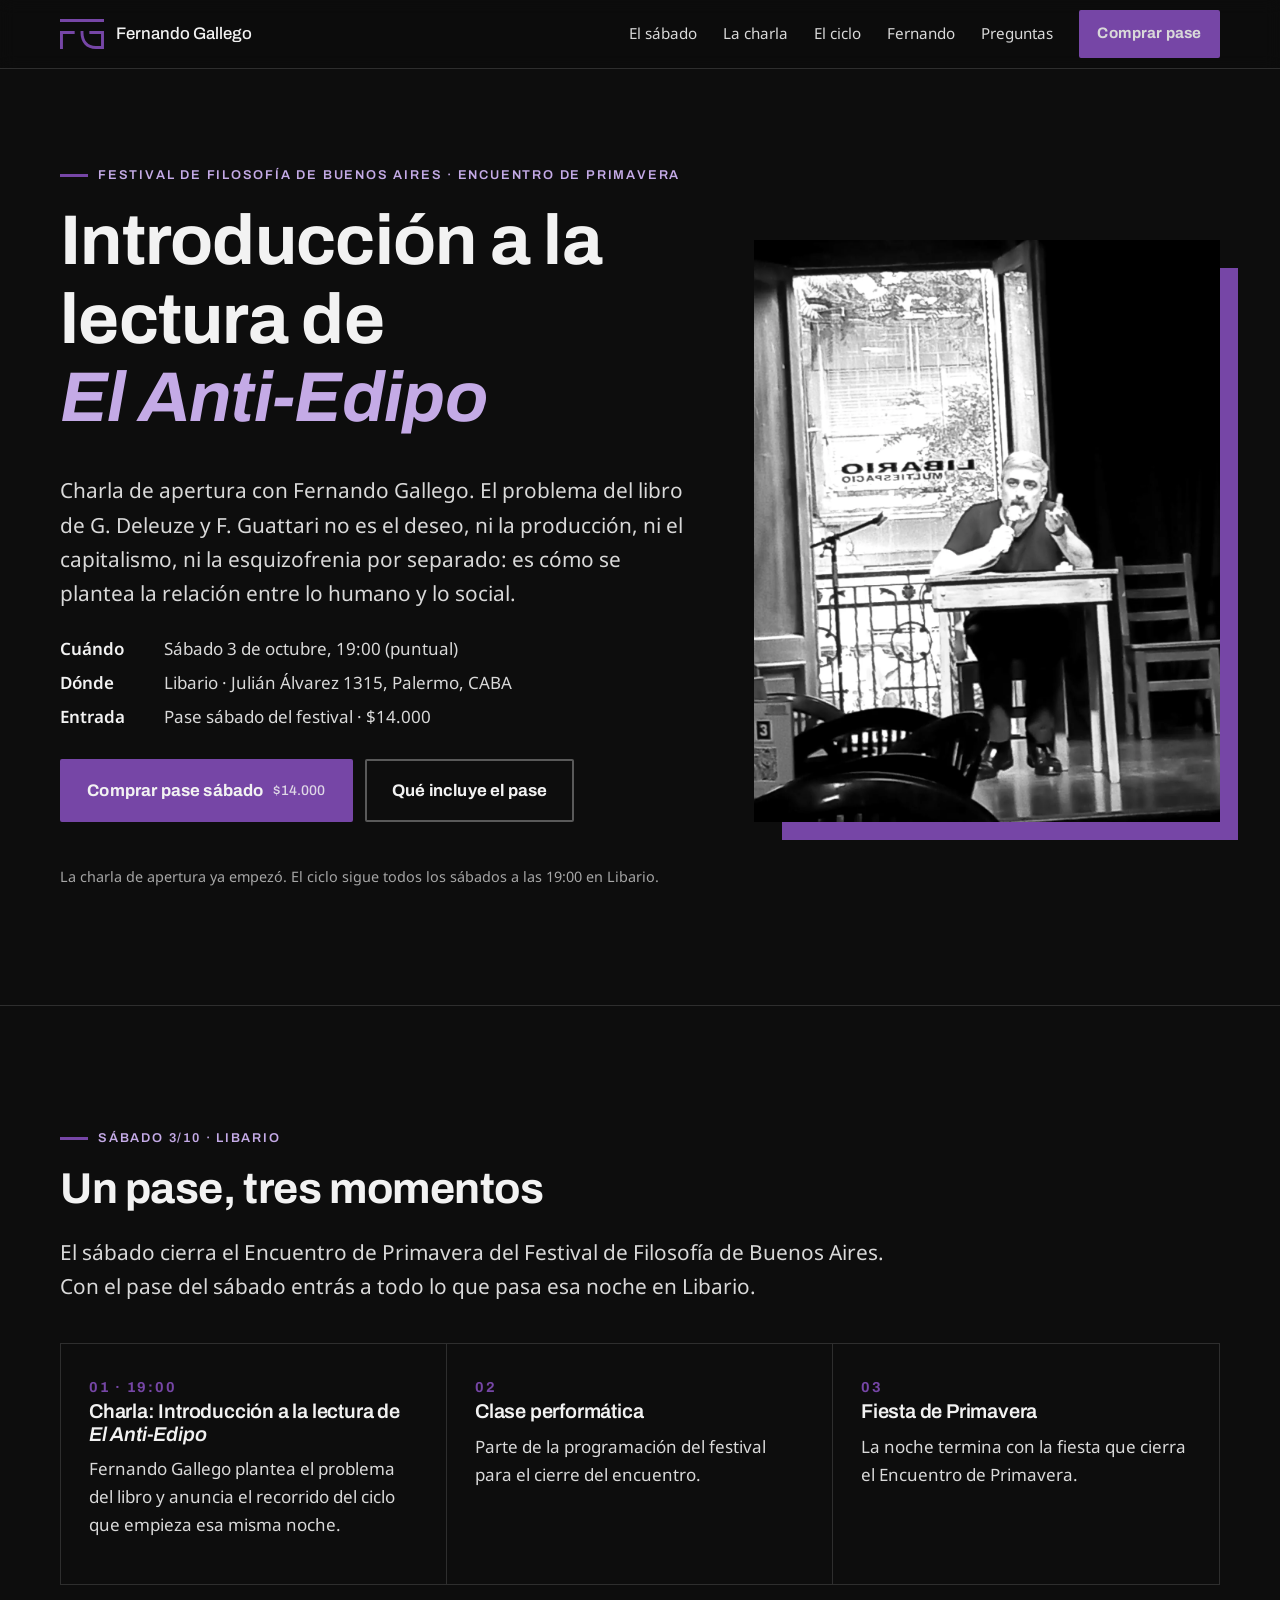
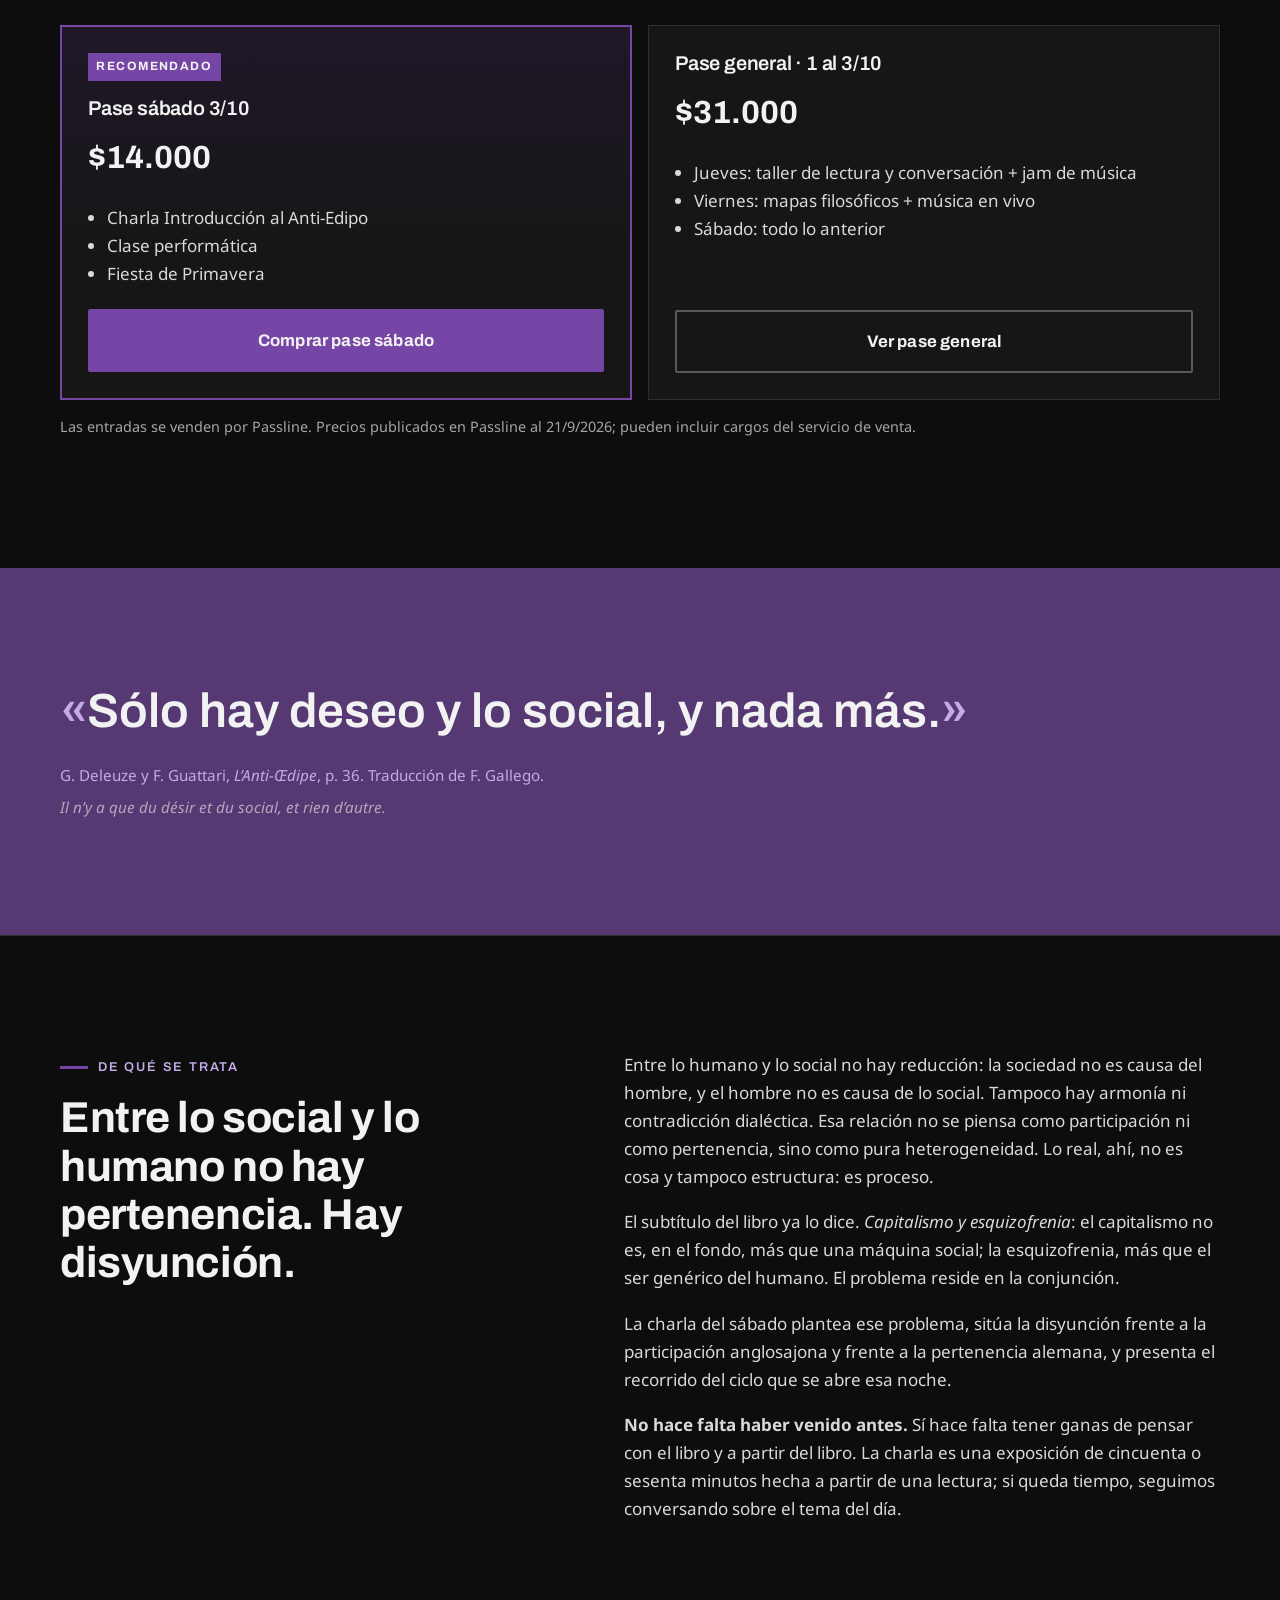
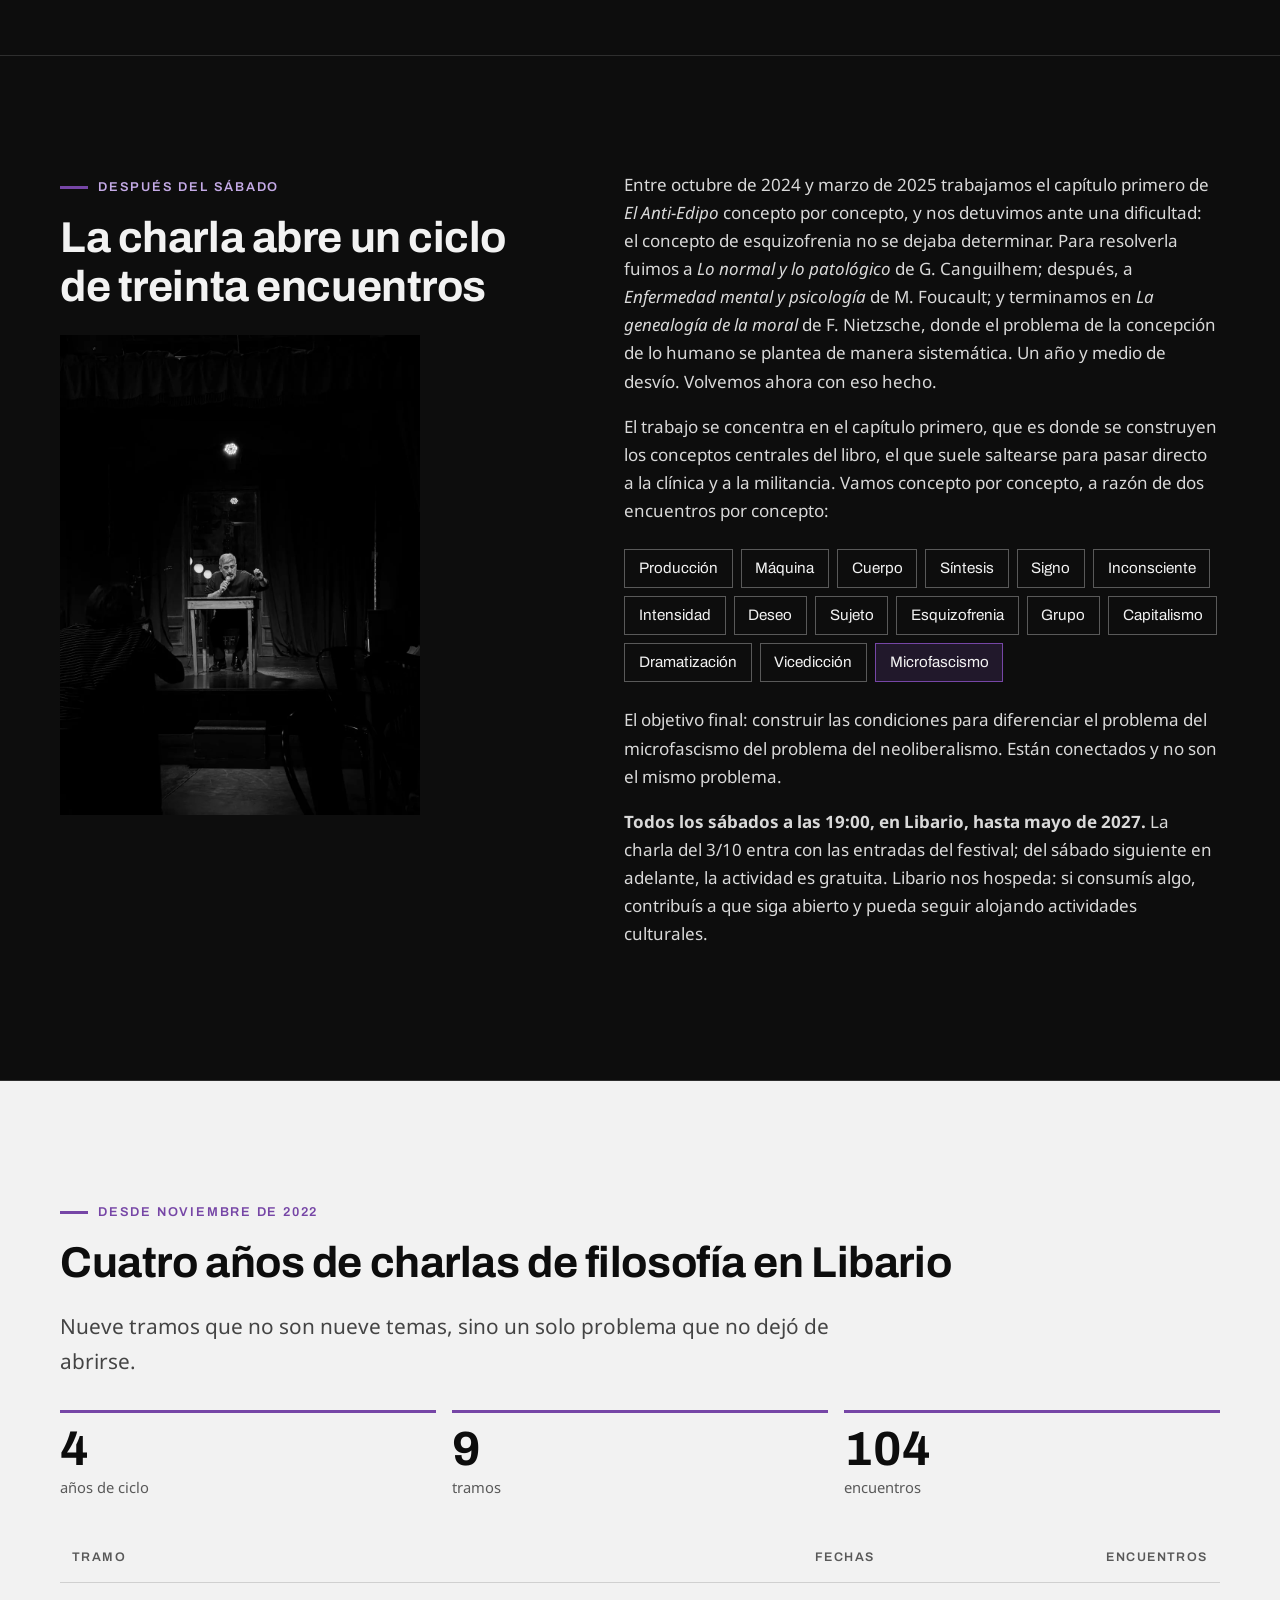
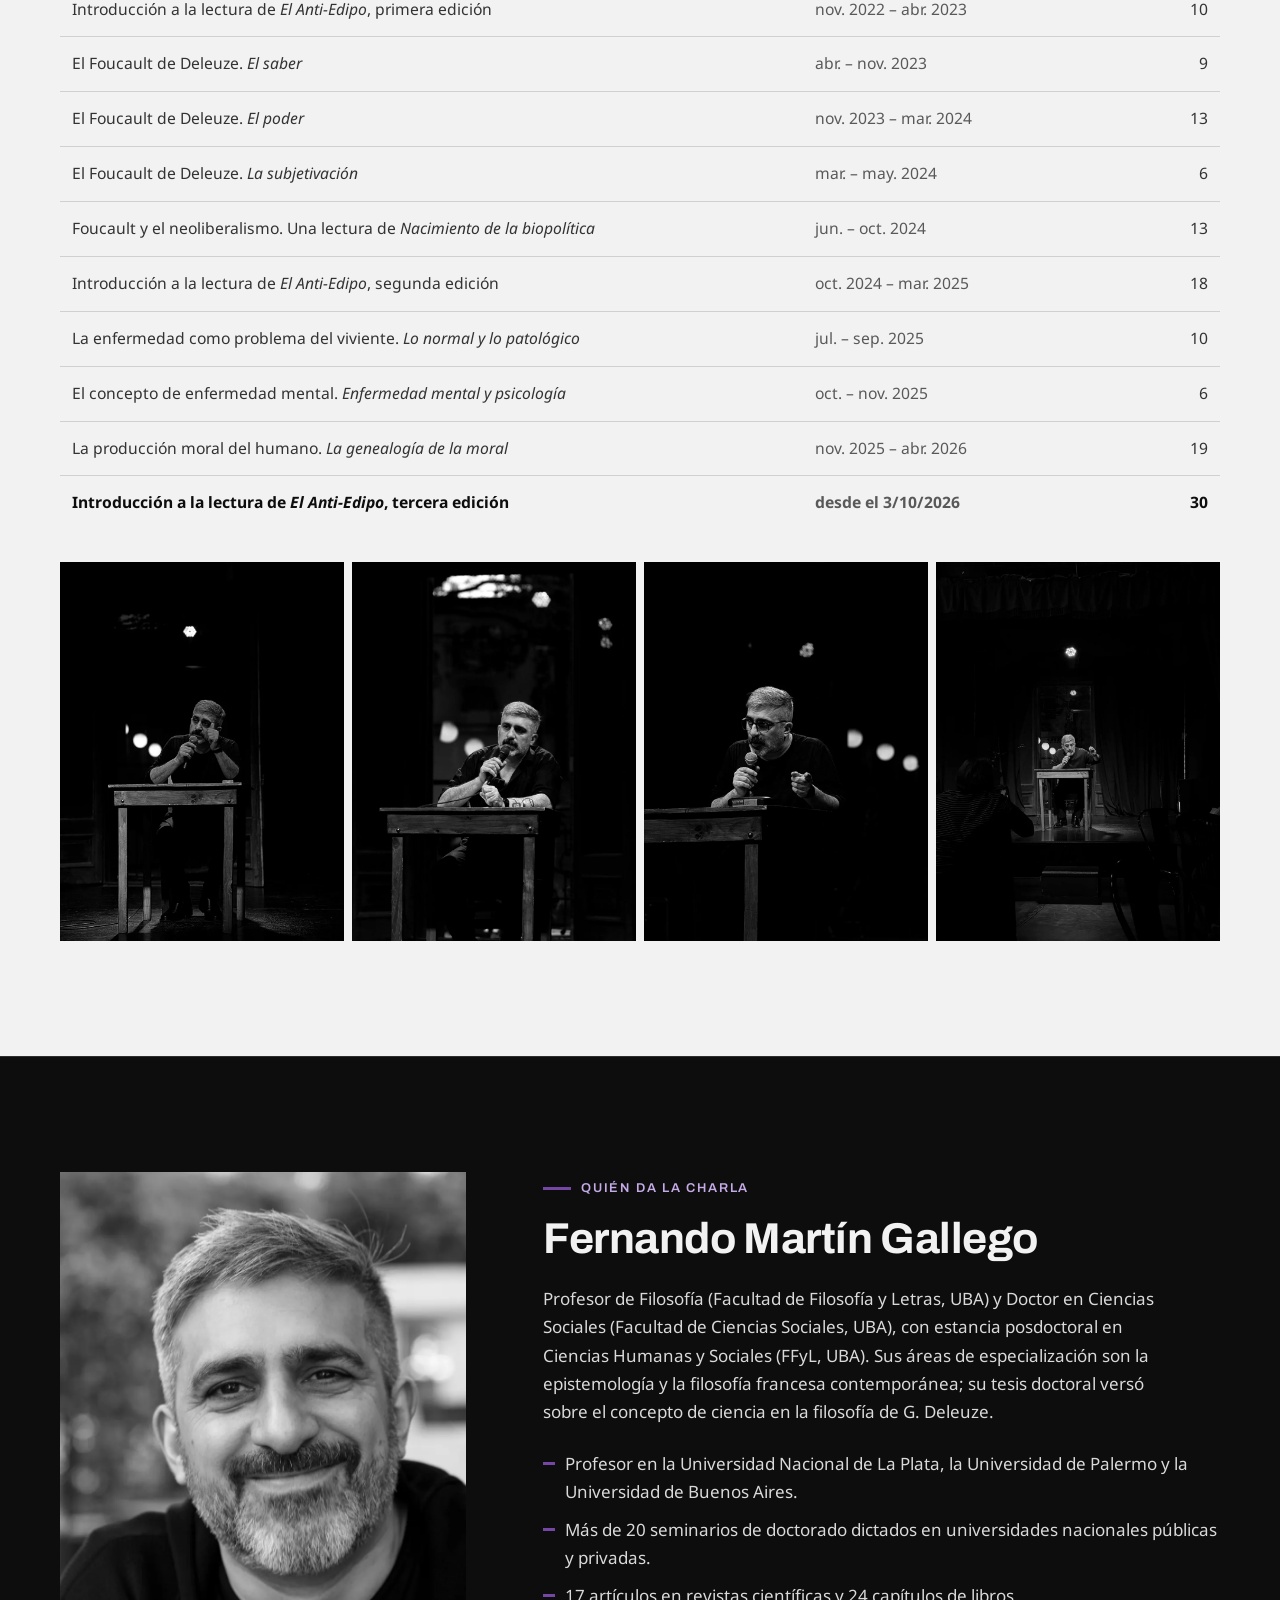
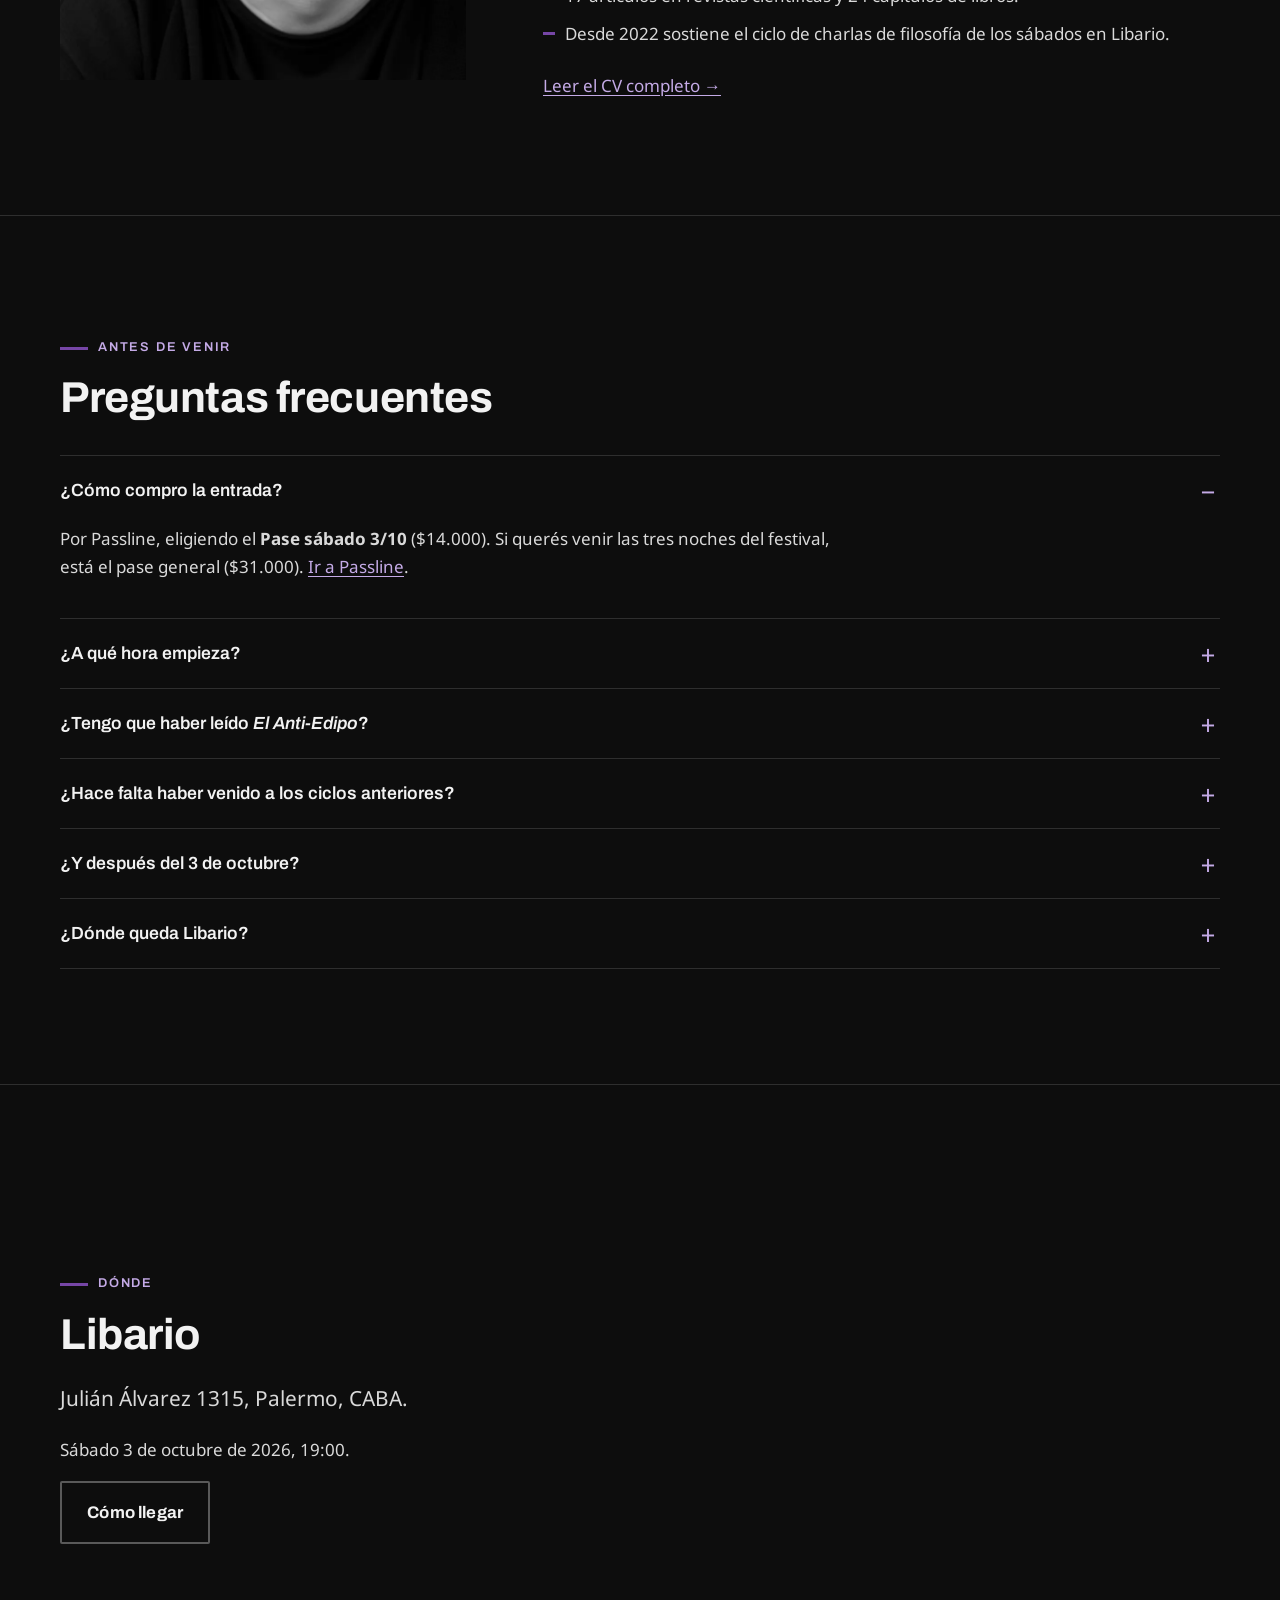
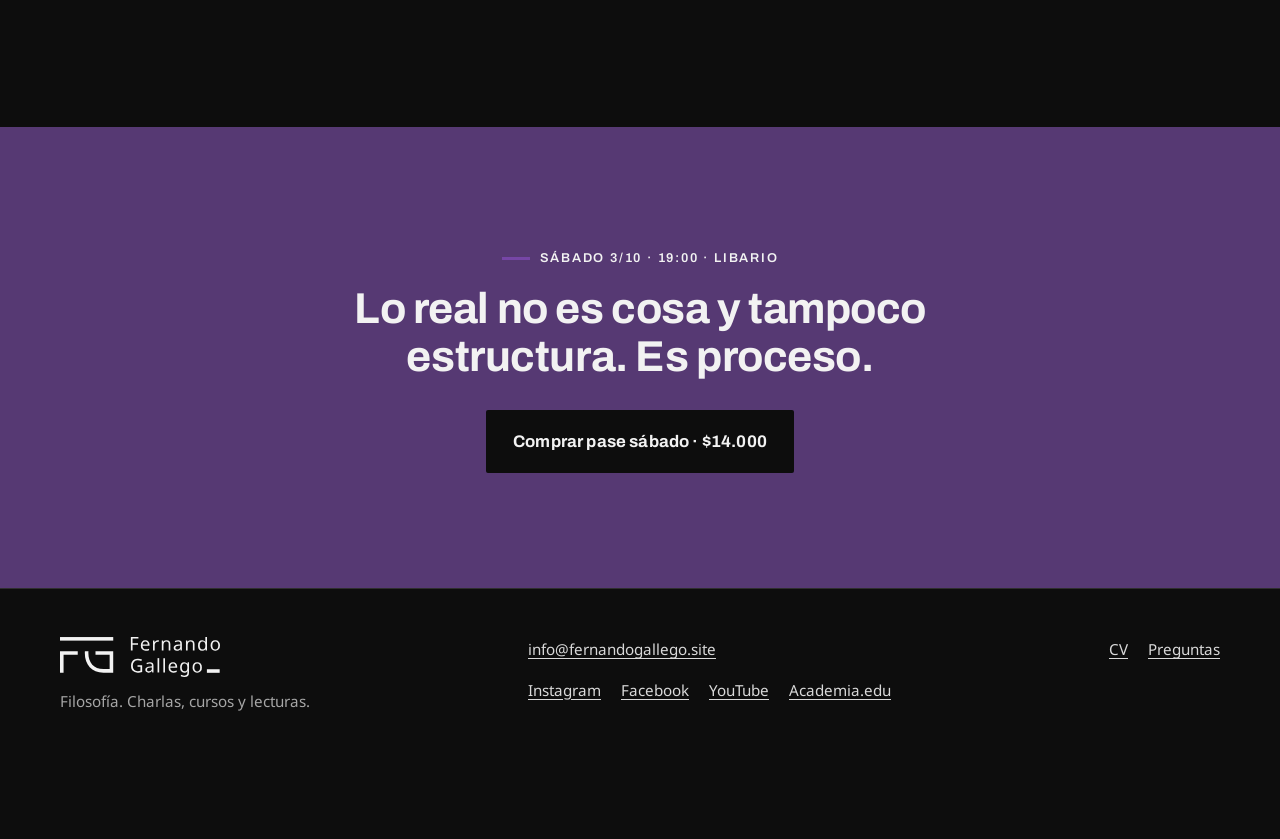
==== index.html @ a4b1ab33 "Sitio nuevo de Fernando Gallego: landing del pase sábado 3/10 Reemplaza el WordPress/Elementor de fe" ====
<!doctype html>
<html lang="es-AR">
<head>
  <meta charset="utf-8">
  <meta name="viewport" content="width=device-width, initial-scale=1">
  <title>Introducción a la lectura de El Anti-Edipo · Sábado 3/10 en Libario · Fernando Gallego</title>
  <meta name="description" content="Charla de apertura con Fernando Gallego: Introducción a la lectura de El Anti-Edipo. Sábado 3 de octubre, 19:00, en Libario (Palermo). Cierra el Encuentro de Primavera del Festival de Filosofía de Buenos Aires. Pase sábado $14.000.">
  <link rel="canonical" href="https://fernandogallego.site/">
  <meta name="theme-color" content="#0d0d0d">

  <meta property="og:type" content="website">
  <meta property="og:locale" content="es_AR">
  <meta property="og:site_name" content="Fernando Gallego · Filosofía">
  <meta property="og:title" content="Introducción a la lectura de El Anti-Edipo · Sábado 3/10, 19 h, Libario">
  <meta property="og:description" content="Charla de apertura con Fernando Gallego. Cierra el Encuentro de Primavera del Festival de Filosofía de Buenos Aires. Pase sábado $14.000 en Passline.">
  <meta property="og:url" content="https://fernandogallego.site/">
  <meta property="og:image" content="https://fernandogallego.site/assets/img/og-sabado.jpg">
  <meta property="og:image:width" content="1200">
  <meta property="og:image:height" content="630">
  <meta name="twitter:card" content="summary_large_image">

  <link rel="icon" href="assets/brand/iso-violetaclaro.svg" type="image/svg+xml">
  <link rel="apple-touch-icon" href="assets/brand/apple-touch-icon.png">
  <link rel="preconnect" href="https://fonts.googleapis.com">
  <link rel="preconnect" href="https://fonts.gstatic.com" crossorigin>
  <link href="https://fonts.googleapis.com/css2?family=Archivo:ital,wght@0,500;0,600;0,700;1,600;1,700&family=Noto+Sans:ital,wght@0,400;0,600;1,400&display=swap" rel="stylesheet">
  <link rel="stylesheet" href="assets/css/style.css">

  <script type="application/ld+json">
  {
    "@context": "https://schema.org",
    "@type": "Event",
    "name": "Introducción a la lectura de El Anti-Edipo — Charla de apertura",
    "description": "Charla de presentación del ciclo Introducción a la lectura de El Anti-Edipo, a cargo de Fernando Gallego. Cierra el Encuentro de Primavera del Festival de Filosofía de Buenos Aires.",
    "startDate": "2026-10-03T19:00:00-03:00",
    "eventStatus": "https://schema.org/EventScheduled",
    "eventAttendanceMode": "https://schema.org/OfflineEventAttendanceMode",
    "inLanguage": "es",
    "image": "https://fernandogallego.site/assets/img/og-sabado.jpg",
    "location": {
      "@type": "Place",
      "name": "Libario Multiespacio",
      "address": {
        "@type": "PostalAddress",
        "streetAddress": "Julián Álvarez 1315",
        "addressLocality": "Ciudad Autónoma de Buenos Aires",
        "addressRegion": "CABA",
        "addressCountry": "AR"
      }
    },
    "performer": { "@type": "Person", "name": "Fernando Martín Gallego", "url": "https://fernandogallego.site/sobre/" },
    "superEvent": { "@type": "Event", "name": "Festival de Filosofía de Buenos Aires — Encuentro de Primavera", "startDate": "2026-10-01", "endDate": "2026-10-03" },
    "offers": {
      "@type": "Offer",
      "name": "Pase sábado 3/10",
      "price": "14000",
      "priceCurrency": "ARS",
      "availability": "https://schema.org/InStock",
      "url": "https://www.passline.com/eventos/festival-de-filosofia-de-buenos-aires-encuentro-de-primavera-546610"
    }
  }
  </script>
</head>
<body>
  <a class="oculto" href="#contenido">Saltar al contenido</a>

  <header class="cabecera">
    <div class="contenedor">
      <a class="marca" href="./" aria-label="Fernando Gallego, inicio">
        <img src="assets/brand/iso-violetaclaro.svg" alt="" width="44" height="29">
        <span>Fernando Gallego</span>
      </a>
      <button class="nav-toggle" aria-expanded="false" aria-controls="nav">Menú</button>
      <nav class="nav" id="nav" aria-label="Principal">
        <a href="#sabado">El sábado</a>
        <a href="#charla">La charla</a>
        <a href="#ciclo">El ciclo</a>
        <a href="#fernando">Fernando</a>
        <a href="#preguntas">Preguntas</a>
        <a class="boton" data-passline href="https://www.passline.com/eventos/festival-de-filosofia-de-buenos-aires-encuentro-de-primavera-546610?utm_source=fernandogallego.site&amp;utm_medium=web&amp;utm_campaign=pase-sabado&amp;utm_content=nav" target="_blank" rel="noopener">Comprar pase</a>
      </nav>
    </div>
  </header>

  <main id="contenido">
    <!-- HERO -->
    <section class="hero">
      <div class="contenedor">
        <div>
          <span class="antetitulo">Festival de Filosofía de Buenos Aires · Encuentro de Primavera</span>
          <h1>Introducción a la lectura de <em>El Anti-Edipo</em></h1>
          <p class="lead">Charla de apertura con Fernando Gallego. El problema del libro de G. Deleuze y F. Guattari no es el deseo, ni la producción, ni el capitalismo, ni la esquizofrenia por separado: es cómo se plantea la relación entre lo humano y lo social.</p>
          <ul class="datos">
            <li><strong>Cuándo</strong> Sábado 3 de octubre, 19:00 (puntual)</li>
            <li><strong>Dónde</strong> Libario · Julián Álvarez 1315, Palermo, CABA</li>
            <li><strong>Entrada</strong> Pase sábado del festival · $14.000</li>
          </ul>
          <div class="acciones">
            <a class="boton" data-passline href="https://www.passline.com/eventos/festival-de-filosofia-de-buenos-aires-encuentro-de-primavera-546610?utm_source=fernandogallego.site&amp;utm_medium=web&amp;utm_campaign=pase-sabado&amp;utm_content=hero" target="_blank" rel="noopener">Comprar pase sábado <small>$14.000</small></a>
            <a class="boton boton--secundario" href="#sabado">Qué incluye el pase</a>
          </div>
          <div class="cuenta" data-cuenta aria-label="Tiempo que falta para la charla">
            <div><b data-d>–</b><span>días</span></div>
            <div><b data-h>–</b><span>horas</span></div>
            <div><b data-m>–</b><span>min</span></div>
          </div>
        </div>
        <div class="hero__foto">
          <picture>
            <source srcset="assets/img/libario-charla.webp" type="image/webp">
            <img src="assets/img/libario-charla.jpg" alt="Fernando Gallego dando una charla en el escenario de Libario" width="1200" height="1600" fetchpriority="high">
          </picture>
        </div>
      </div>
    </section>

    <!-- EL SÁBADO -->
    <section class="seccion" id="sabado">
      <div class="contenedor">
        <span class="antetitulo">Sábado 3/10 · Libario</span>
        <h2>Un pase, tres momentos</h2>
        <p class="lead">El sábado cierra el Encuentro de Primavera del Festival de Filosofía de Buenos Aires. Con el pase del sábado entrás a todo lo que pasa esa noche en Libario.</p>
        <div class="programa">
          <div>
            <span class="num">01 · 19:00</span>
            <h3>Charla: Introducción a la lectura de <em>El Anti-Edipo</em></h3>
            <p>Fernando Gallego plantea el problema del libro y anuncia el recorrido del ciclo que empieza esa misma noche.</p>
          </div>
          <div>
            <span class="num">02</span>
            <h3>Clase performática</h3>
            <p>Parte de la programación del festival para el cierre del encuentro.</p>
          </div>
          <div>
            <span class="num">03</span>
            <h3>Fiesta de Primavera</h3>
            <p>La noche termina con la fiesta que cierra el Encuentro de Primavera.</p>
          </div>
        </div>

        <div class="pases" id="pases">
          <article class="pase pase--destacado">
            <span class="sello">Recomendado</span>
            <h3>Pase sábado 3/10</h3>
            <div class="precio">$14.000</div>
            <ul>
              <li>Charla Introducción al Anti-Edipo</li>
              <li>Clase performática</li>
              <li>Fiesta de Primavera</li>
            </ul>
            <a class="boton" data-passline href="https://www.passline.com/eventos/festival-de-filosofia-de-buenos-aires-encuentro-de-primavera-546610?utm_source=fernandogallego.site&amp;utm_medium=web&amp;utm_campaign=pase-sabado&amp;utm_content=pase-sabado" target="_blank" rel="noopener">Comprar pase sábado</a>
          </article>
          <article class="pase">
            <h3>Pase general · 1 al 3/10</h3>
            <div class="precio">$31.000</div>
            <ul>
              <li>Jueves: taller de lectura y conversación + jam de música</li>
              <li>Viernes: mapas filosóficos + música en vivo</li>
              <li>Sábado: todo lo anterior</li>
            </ul>
            <a class="boton boton--secundario" data-passline href="https://www.passline.com/eventos/festival-de-filosofia-de-buenos-aires-encuentro-de-primavera-546610?utm_source=fernandogallego.site&amp;utm_medium=web&amp;utm_campaign=pase-sabado&amp;utm_content=pase-general" target="_blank" rel="noopener">Ver pase general</a>
          </article>
        </div>
        <p class="nota">Las entradas se venden por Passline. Precios publicados en Passline al 21/9/2026; pueden incluir cargos del servicio de venta.</p>
      </div>
    </section>

    <!-- LA CHARLA -->
    <section class="seccion seccion--violeta" id="charla">
      <div class="contenedor">
        <figure class="cita">
          <blockquote>Sólo hay deseo y lo social, y nada más.</blockquote>
          <figcaption>G. Deleuze y F. Guattari, <cite>L’Anti-Œdipe</cite>, p. 36. Traducción de F. Gallego.
            <span class="original" lang="fr">Il n’y a que du désir et du social, et rien d’autre.</span>
          </figcaption>
        </figure>
      </div>
    </section>

    <section class="seccion">
      <div class="contenedor dos-col">
        <div>
          <span class="antetitulo">De qué se trata</span>
          <h2>Entre lo social y lo humano no hay pertenencia. Hay disyunción.</h2>
        </div>
        <div class="prosa">
          <p>Entre lo humano y lo social no hay reducción: la sociedad no es causa del hombre, y el hombre no es causa de lo social. Tampoco hay armonía ni contradicción dialéctica. Esa relación no se piensa como participación ni como pertenencia, sino como pura heterogeneidad. Lo real, ahí, no es cosa y tampoco estructura: es proceso.</p>
          <p>El subtítulo del libro ya lo dice. <em>Capitalismo y esquizofrenia</em>: el capitalismo no es, en el fondo, más que una máquina social; la esquizofrenia, más que el ser genérico del humano. El problema reside en la conjunción.</p>
          <p>La charla del sábado plantea ese problema, sitúa la disyunción frente a la participación anglosajona y frente a la pertenencia alemana, y presenta el recorrido del ciclo que se abre esa noche.</p>
          <p><strong>No hace falta haber venido antes.</strong> Sí hace falta tener ganas de pensar con el libro y a partir del libro. La charla es una exposición de cincuenta o sesenta minutos hecha a partir de una lectura; si queda tiempo, seguimos conversando sobre el tema del día.</p>
        </div>
      </div>
    </section>

    <!-- EL CICLO -->
    <section class="seccion" id="ciclo">
      <div class="contenedor dos-col">
        <div>
          <span class="antetitulo">Después del sábado</span>
          <h2>La charla abre un ciclo de treinta encuentros</h2>
          <picture>
            <source srcset="assets/img/libario-lectura.webp" type="image/webp">
            <img src="assets/img/libario-lectura.jpg" alt="Fernando Gallego leyendo en el escenario de Libario" width="960" height="1280" loading="lazy" style="margin-top:1.5rem;max-width:360px">
          </picture>
        </div>
        <div class="prosa">
          <p>Entre octubre de 2024 y marzo de 2025 trabajamos el capítulo primero de <em>El Anti-Edipo</em> concepto por concepto, y nos detuvimos ante una dificultad: el concepto de esquizofrenia no se dejaba determinar. Para resolverla fuimos a <em>Lo normal y lo patológico</em> de G. Canguilhem; después, a <em>Enfermedad mental y psicología</em> de M. Foucault; y terminamos en <em>La genealogía de la moral</em> de F. Nietzsche, donde el problema de la concepción de lo humano se plantea de manera sistemática. Un año y medio de desvío. Volvemos ahora con eso hecho.</p>
          <p>El trabajo se concentra en el capítulo primero, que es donde se construyen los conceptos centrales del libro, el que suele saltearse para pasar directo a la clínica y a la militancia. Vamos concepto por concepto, a razón de dos encuentros por concepto:</p>
          <ul class="conceptos" aria-label="Conceptos del ciclo">
            <li>Producción</li><li>Máquina</li><li>Cuerpo</li><li>Síntesis</li><li>Signo</li><li>Inconsciente</li><li>Intensidad</li><li>Deseo</li><li>Sujeto</li><li>Esquizofrenia</li><li>Grupo</li><li>Capitalismo</li><li>Dramatización</li><li>Vicedicción</li><li class="fin">Microfascismo</li>
          </ul>
          <p style="margin-top:1.5rem">El objetivo final: construir las condiciones para diferenciar el problema del microfascismo del problema del neoliberalismo. Están conectados y no son el mismo problema.</p>
          <p><strong>Todos los sábados a las 19:00, en Libario, hasta mayo de 2027.</strong> La charla del 3/10 entra con las entradas del festival; del sábado siguiente en adelante, la actividad es gratuita. Libario nos hospeda: si consumís algo, contribuís a que siga abierto y pueda seguir alojando actividades culturales.</p>
        </div>
      </div>
    </section>

    <!-- TRAYECTORIA -->
    <section class="seccion seccion--clara" id="trayectoria">
      <div class="contenedor">
        <span class="antetitulo">Desde noviembre de 2022</span>
        <h2>Cuatro años de charlas de filosofía en Libario</h2>
        <p class="lead" style="color:#444">Nueve tramos que no son nueve temas, sino un solo problema que no dejó de abrirse.</p>
        <div class="cifras">
          <div><b>4</b><span>años de ciclo</span></div>
          <div><b>9</b><span>tramos</span></div>
          <div><b>104</b><span>encuentros</span></div>
        </div>
        <table class="tabla">
          <thead><tr><th>Tramo</th><th>Fechas</th><th>Encuentros</th></tr></thead>
          <tbody>
            <tr><td>Introducción a la lectura de <em>El Anti-Edipo</em>, primera edición</td><td>nov. 2022 – abr. 2023</td><td>10</td></tr>
            <tr><td>El Foucault de Deleuze. <em>El saber</em></td><td>abr. – nov. 2023</td><td>9</td></tr>
            <tr><td>El Foucault de Deleuze. <em>El poder</em></td><td>nov. 2023 – mar. 2024</td><td>13</td></tr>
            <tr><td>El Foucault de Deleuze. <em>La subjetivación</em></td><td>mar. – may. 2024</td><td>6</td></tr>
            <tr><td>Foucault y el neoliberalismo. Una lectura de <em>Nacimiento de la biopolítica</em></td><td>jun. – oct. 2024</td><td>13</td></tr>
            <tr><td>Introducción a la lectura de <em>El Anti-Edipo</em>, segunda edición</td><td>oct. 2024 – mar. 2025</td><td>18</td></tr>
            <tr><td>La enfermedad como problema del viviente. <em>Lo normal y lo patológico</em></td><td>jul. – sep. 2025</td><td>10</td></tr>
            <tr><td>El concepto de enfermedad mental. <em>Enfermedad mental y psicología</em></td><td>oct. – nov. 2025</td><td>6</td></tr>
            <tr><td>La producción moral del humano. <em>La genealogía de la moral</em></td><td>nov. 2025 – abr. 2026</td><td>19</td></tr>
          </tbody>
          <tfoot><tr><td>Introducción a la lectura de <em>El Anti-Edipo</em>, tercera edición</td><td>desde el 3/10/2026</td><td>30</td></tr></tfoot>
        </table>
        <div class="galeria">
          <picture><source srcset="assets/img/libario-escenario.webp" type="image/webp"><img src="assets/img/libario-escenario.jpg" alt="Fernando Gallego en el escenario de Libario" width="960" height="1280" loading="lazy"></picture>
          <picture><source srcset="assets/img/libario-azul.webp" type="image/webp"><img src="assets/img/libario-azul.jpg" alt="Charla en Libario con público" width="960" height="1280" loading="lazy"></picture>
          <picture><source srcset="assets/img/libario-gesto.webp" type="image/webp"><img src="assets/img/libario-gesto.jpg" alt="Fernando Gallego exponiendo con micrófono" width="960" height="1280" loading="lazy"></picture>
          <picture><source srcset="assets/img/libario-lectura.webp" type="image/webp"><img src="assets/img/libario-lectura.jpg" alt="Fernando Gallego leyendo sus notas" width="960" height="1280" loading="lazy"></picture>
        </div>
      </div>
    </section>

    <!-- FERNANDO -->
    <section class="seccion" id="fernando">
      <div class="contenedor perfil">
        <picture>
          <source srcset="assets/img/retrato.webp" type="image/webp">
          <img src="assets/img/retrato.jpg" alt="Retrato de Fernando Gallego" width="900" height="1350" loading="lazy">
        </picture>
        <div class="prosa">
          <span class="antetitulo">Quién da la charla</span>
          <h2>Fernando Martín Gallego</h2>
          <p>Profesor de Filosofía (Facultad de Filosofía y Letras, UBA) y Doctor en Ciencias Sociales (Facultad de Ciencias Sociales, UBA), con estancia posdoctoral en Ciencias Humanas y Sociales (FFyL, UBA). Sus áreas de especialización son la epistemología y la filosofía francesa contemporánea; su tesis doctoral versó sobre el concepto de ciencia en la filosofía de G. Deleuze.</p>
          <ul class="credenciales">
            <li>Profesor en la Universidad Nacional de La Plata, la Universidad de Palermo y la Universidad de Buenos Aires.</li>
            <li>Más de 20 seminarios de doctorado dictados en universidades nacionales públicas y privadas.</li>
            <li>17 artículos en revistas científicas y 24 capítulos de libros.</li>
            <li>Desde 2022 sostiene el ciclo de charlas de filosofía de los sábados en Libario.</li>
          </ul>
          <a href="sobre/">Leer el CV completo →</a>
        </div>
      </div>
    </section>

    <!-- PREGUNTAS -->
    <section class="seccion" id="preguntas">
      <div class="contenedor">
        <span class="antetitulo">Antes de venir</span>
        <h2>Preguntas frecuentes</h2>
        <div class="preguntas">
          <details open>
            <summary>¿Cómo compro la entrada?</summary>
            <div><p>Por Passline, eligiendo el <strong>Pase sábado 3/10</strong> ($14.000). Si querés venir las tres noches del festival, está el pase general ($31.000). <a data-passline href="https://www.passline.com/eventos/festival-de-filosofia-de-buenos-aires-encuentro-de-primavera-546610?utm_source=fernandogallego.site&amp;utm_medium=web&amp;utm_campaign=pase-sabado&amp;utm_content=faq" target="_blank" rel="noopener">Ir a Passline</a>.</p></div>
          </details>
          <details>
            <summary>¿A qué hora empieza?</summary>
            <div><p>A las 19:00, puntual. La charla es lo primero de la noche; después siguen la clase performática y la Fiesta de Primavera.</p></div>
          </details>
          <details>
            <summary>¿Tengo que haber leído <em>El Anti-Edipo</em>?</summary>
            <div><p>No para la charla de apertura: justamente plantea el problema del libro y presenta el recorrido. Para seguir el ciclo sí conviene ir leyendo el capítulo primero: la experiencia de trabajo que proponemos se apropia mejor con el texto a mano.</p></div>
          </details>
          <details>
            <summary>¿Hace falta haber venido a los ciclos anteriores?</summary>
            <div><p>No. Sí hace falta tener ganas de pensar con el libro y a partir del libro.</p></div>
          </details>
          <details>
            <summary>¿Y después del 3 de octubre?</summary>
            <div><p>El ciclo sigue todos los sábados a las 19:00 en Libario, hasta mayo de 2027, y es gratuito. Sólo la charla de apertura entra con las entradas del festival.</p></div>
          </details>
          <details>
            <summary>¿Dónde queda Libario?</summary>
            <div><p>En Julián Álvarez 1315, Palermo, Ciudad de Buenos Aires. Es un centro cultural independiente con más de veinte años en el barrio.</p></div>
          </details>
        </div>
      </div>
    </section>

    <!-- LUGAR -->
    <section class="seccion" id="lugar">
      <div class="contenedor lugar">
        <div>
          <span class="antetitulo">Dónde</span>
          <h2>Libario</h2>
          <p class="lead">Julián Álvarez 1315, Palermo, CABA.</p>
          <p>Sábado 3 de octubre de 2026, 19:00.</p>
          <a class="boton boton--secundario" href="https://www.google.com/maps/search/?api=1&amp;query=Juli%C3%A1n+%C3%81lvarez+1315%2C+Buenos+Aires" target="_blank" rel="noopener">Cómo llegar</a>
        </div>
        <iframe title="Mapa: Libario, Julián Álvarez 1315" loading="lazy" referrerpolicy="no-referrer-when-downgrade" src="https://www.google.com/maps?q=Juli%C3%A1n%20%C3%81lvarez%201315%2C%20Buenos%20Aires&amp;output=embed"></iframe>
      </div>
    </section>

    <!-- CIERRE -->
    <section class="seccion seccion--violeta cierre">
      <div class="contenedor">
        <span class="antetitulo" style="color:var(--blanco)">Sábado 3/10 · 19:00 · Libario</span>
        <h2>Lo real no es cosa y tampoco estructura. Es proceso.</h2>
        <div class="acciones">
          <a class="boton" style="background:var(--negro);border-color:var(--negro)" data-passline href="https://www.passline.com/eventos/festival-de-filosofia-de-buenos-aires-encuentro-de-primavera-546610?utm_source=fernandogallego.site&amp;utm_medium=web&amp;utm_campaign=pase-sabado&amp;utm_content=cierre" target="_blank" rel="noopener">Comprar pase sábado · $14.000</a>
        </div>
      </div>
    </section>
  </main>

  <footer class="pie">
    <div class="contenedor">
      <div>
        <img src="assets/brand/isologo-horizontal-blanco.svg" alt="Fernando Gallego" width="160" height="40">
        <p>Filosofía. Charlas, cursos y lecturas.</p>
      </div>
      <div>
        <p><a href="mailto:info@fernandogallego.site">info@fernandogallego.site</a></p>
        <ul>
          <li><a href="https://www.instagram.com/fernando.m.gallego/" target="_blank" rel="noopener">Instagram</a></li>
          <li><a href="https://www.facebook.com/fernandogallegofilosofia" target="_blank" rel="noopener">Facebook</a></li>
          <li><a href="https://www.youtube.com/channel/UCeaQSbYTUtEq1veGiNtoQ9A" target="_blank" rel="noopener">YouTube</a></li>
          <li><a href="https://unlp.academia.edu/FernandoGallego" target="_blank" rel="noopener">Academia.edu</a></li>
        </ul>
      </div>
      <div>
        <ul>
          <li><a href="sobre/">CV</a></li>
          <li><a href="#preguntas">Preguntas</a></li>
        </ul>
      </div>
    </div>
  </footer>

  <div class="barra-compra" data-solo-antes>
    <p><b>Sábado 3/10 · 19 h</b><br>Charla + clase + fiesta</p>
    <a class="boton" data-passline href="https://www.passline.com/eventos/festival-de-filosofia-de-buenos-aires-encuentro-de-primavera-546610?utm_source=fernandogallego.site&amp;utm_medium=web&amp;utm_campaign=pase-sabado&amp;utm_content=barra-movil" target="_blank" rel="noopener">Pase $14.000</a>
  </div>

  <script src="assets/js/main.js" defer></script>
</body>
</html>
---- assets/css/style.css ----
/* Fernando Gallego — sitio
   Identidad: Brandbook 2022 (violetas #7646A6 / #663F8C / #563973, gris #595959,
   negro #0D0D0D, blanco #F2F2F2; Archivo para títulos, Noto Sans para texto). */

:root {
  --violeta: #7646a6;
  --violeta-medio: #663f8c;
  --violeta-oscuro: #563973;
  --lila: #c4aae6;
  --gris: #595959;
  --negro: #0d0d0d;
  --negro-2: #161616;
  --negro-3: #1f1f1f;
  --blanco: #f2f2f2;
  --texto: #d9d9d9;
  --texto-suave: #a6a6a6;
  --borde: #2e2e2e;
  --radio: 2px;
  --ancho: 1160px;
  --titulos: "Archivo", "Helvetica Neue", Arial, sans-serif;
  --cuerpo: "Noto Sans", "Helvetica Neue", Arial, sans-serif;
}

*, *::before, *::after { box-sizing: border-box; }
html { scroll-behavior: smooth; scroll-padding-top: 80px; }
body {
  margin: 0;
  background: var(--negro);
  color: var(--texto);
  font-family: var(--cuerpo);
  font-size: 1.0625rem;
  line-height: 1.65;
  -webkit-font-smoothing: antialiased;
}
img { max-width: 100%; height: auto; display: block; }
a { color: var(--lila); text-underline-offset: 3px; }
a:hover { color: var(--blanco); }
h1, h2, h3 { font-family: var(--titulos); color: var(--blanco); line-height: 1.12; margin: 0 0 .5em; letter-spacing: -.01em; }
h1 { font-size: clamp(2.3rem, 5.6vw, 4.4rem); font-weight: 700; }
h2 { font-size: clamp(1.8rem, 3.6vw, 2.7rem); font-weight: 700; }
h3 { font-size: 1.25rem; font-weight: 600; }
p { margin: 0 0 1em; }
em.obra, cite { font-style: italic; }
:focus-visible { outline: 2px solid var(--lila); outline-offset: 3px; }

.contenedor { width: min(100% - 32px, var(--ancho)); margin-inline: auto; }
.seccion { padding: clamp(64px, 9vw, 120px) 0; border-top: 1px solid var(--borde); }
.seccion--clara { background: var(--blanco); color: #333; }
.seccion--clara h2, .seccion--clara h3 { color: var(--negro); }
.seccion--clara a { color: var(--violeta); }
.seccion--violeta { background: var(--violeta-oscuro); border-top: 0; }
.antetitulo {
  display: inline-block;
  font-family: var(--titulos);
  font-size: .8rem;
  font-weight: 600;
  letter-spacing: .14em;
  text-transform: uppercase;
  color: var(--lila);
  margin-bottom: 1rem;
}
.antetitulo::before { content: ""; display: inline-block; width: 28px; height: 3px; background: var(--violeta); vertical-align: middle; margin-right: 10px; }
.seccion--clara .antetitulo { color: var(--violeta); }
.lead { font-size: clamp(1.1rem, 1.8vw, 1.3rem); color: var(--texto); max-width: 40em; }

/* Botones */
.boton {
  display: inline-flex; align-items: center; justify-content: center; gap: .6em;
  font-family: var(--titulos); font-weight: 700; font-size: 1.05rem; letter-spacing: .01em;
  text-decoration: none; color: var(--blanco); background: var(--violeta);
  padding: .95em 1.5em; border-radius: var(--radio); border: 2px solid var(--violeta);
  transition: background .15s, border-color .15s, transform .15s;
}
.boton:hover { background: var(--violeta-medio); border-color: var(--violeta-medio); color: var(--blanco); transform: translateY(-1px); }
.boton--secundario { background: transparent; border-color: var(--gris); }
.boton--secundario:hover { background: var(--negro-3); border-color: var(--texto-suave); }
.boton small { font-weight: 500; opacity: .85; }
.acciones { display: flex; flex-wrap: wrap; gap: 12px; margin-top: 1.75rem; }

/* Cabecera */
.cabecera {
  position: sticky; top: 0; z-index: 50;
  background: rgba(13, 13, 13, .92); backdrop-filter: blur(8px);
  border-bottom: 1px solid var(--borde);
}
.cabecera .contenedor { display: flex; align-items: center; justify-content: space-between; height: 68px; gap: 16px; }
.marca { display: flex; align-items: center; gap: 12px; text-decoration: none; color: var(--blanco); font-family: var(--titulos); font-weight: 500; font-size: 1.05rem; }
.marca img { width: 44px; height: auto; }
.nav { display: flex; align-items: center; gap: 26px; }
.nav a { color: var(--texto); text-decoration: none; font-size: .95rem; }
.nav a:hover { color: var(--blanco); }
.nav .boton { padding: .6em 1.1em; font-size: .95rem; }
.nav-toggle { display: none; background: none; border: 1px solid var(--gris); color: var(--blanco); padding: 8px 12px; border-radius: var(--radio); font: inherit; cursor: pointer; }

@media (max-width: 860px) {
  .nav-toggle { display: inline-block; }
  .nav { position: absolute; top: 68px; left: 0; right: 0; flex-direction: column; align-items: stretch; gap: 0; background: var(--negro); border-bottom: 1px solid var(--borde); display: none; padding: 8px 16px 20px; }
  .nav.abierta { display: flex; }
  .nav a { padding: 14px 0; border-bottom: 1px solid var(--borde); }
  .nav .boton { margin-top: 14px; border-bottom: 0; }
}

/* Hero */
.hero { position: relative; overflow: hidden; padding: clamp(40px, 7vw, 96px) 0 clamp(56px, 8vw, 110px); }
.hero .contenedor { display: grid; grid-template-columns: 1.15fr .85fr; gap: clamp(32px, 5vw, 72px); align-items: center; }
.hero h1 em { color: var(--lila); white-space: nowrap; }
.hero__foto { position: relative; }
.hero__foto::before { content: ""; position: absolute; inset: 28px -18px -18px 28px; background: var(--violeta); z-index: 0; }
.hero__foto picture, .hero__foto img { position: relative; z-index: 1; }
.hero__foto img { aspect-ratio: 4 / 5; object-fit: cover; width: 100%; }
.etiqueta-fecha {
  display: inline-block; background: var(--violeta); color: var(--blanco);
  font-family: var(--titulos); font-weight: 700; letter-spacing: .06em; text-transform: uppercase;
  padding: .45em .8em; font-size: .9rem; margin-bottom: 1.4rem;
}
.datos { list-style: none; padding: 0; margin: 1.5rem 0 0; display: grid; gap: 6px; }
.datos li { display: flex; gap: 10px; }
.datos strong { color: var(--blanco); font-weight: 600; min-width: 5.5em; }
.cuenta { display: flex; gap: 10px; margin-top: 1.75rem; flex-wrap: wrap; }
.cuenta div { background: var(--negro-3); border: 1px solid var(--borde); padding: 10px 14px; min-width: 76px; text-align: center; }
.cuenta b { display: block; font-family: var(--titulos); font-size: 1.7rem; color: var(--blanco); line-height: 1.1; font-variant-numeric: tabular-nums; }
.cuenta span { font-size: .75rem; letter-spacing: .1em; text-transform: uppercase; color: var(--texto-suave); }
.nota { font-size: .9rem; color: var(--texto-suave); margin-top: .9rem; }

@media (max-width: 860px) {
  .hero .contenedor { grid-template-columns: 1fr; }
  .hero__foto { max-width: 420px; }
  .hero .lead { font-size: 1.05rem; }
  .hero__foto::before { inset: 16px -10px -10px 16px; }
}

/* Pases */
.pases { display: grid; grid-template-columns: repeat(auto-fit, minmax(240px, 1fr)); gap: 16px; margin-top: 2.5rem; }
.pase { background: var(--negro-2); border: 1px solid var(--borde); padding: 26px; display: flex; flex-direction: column; }
.pase h3 { margin-bottom: .3em; }
.pase .precio { font-family: var(--titulos); font-size: 2rem; font-weight: 700; color: var(--blanco); margin: .2em 0 .6em; }
.pase ul { padding-left: 1.1em; margin: 0 0 1.2em; color: var(--texto); }
.pase .boton { margin-top: auto; }
.pase--destacado { border: 2px solid var(--violeta); background: linear-gradient(180deg, rgba(118,70,166,.18), var(--negro-2) 60%); }
.pase--destacado .sello { align-self: flex-start; background: var(--violeta); color: var(--blanco); font-family: var(--titulos); font-weight: 700; font-size: .75rem; letter-spacing: .12em; text-transform: uppercase; padding: .35em .7em; margin-bottom: 1rem; }

/* Programa del sábado */
.programa { display: grid; grid-template-columns: repeat(3, 1fr); gap: 0; margin-top: 2.5rem; border: 1px solid var(--borde); }
.programa > div { padding: 28px; border-right: 1px solid var(--borde); }
.programa > div:last-child { border-right: 0; }
.programa .num { font-family: var(--titulos); color: var(--violeta); font-weight: 700; font-size: .9rem; letter-spacing: .12em; }
@media (max-width: 760px) {
  .programa { grid-template-columns: 1fr; }
  .programa > div { border-right: 0; border-bottom: 1px solid var(--borde); }
  .programa > div:last-child { border-bottom: 0; }
}

/* Dos columnas de texto */
.dos-col { display: grid; grid-template-columns: .9fr 1.1fr; gap: clamp(32px, 6vw, 88px); align-items: start; }
@media (max-width: 860px) { .dos-col { grid-template-columns: 1fr; } }
.prosa p { max-width: 38em; }

/* Cita */
.cita { margin: 0; padding: 0; }
.cita blockquote { margin: 0; font-family: var(--titulos); font-size: clamp(1.7rem, 3.8vw, 3rem); font-weight: 600; line-height: 1.2; color: var(--blanco); }
.cita blockquote::before { content: "«"; color: var(--lila); }
.cita blockquote::after { content: "»"; color: var(--lila); }
.cita figcaption { margin-top: 1.4rem; color: var(--lila); font-size: .95rem; }
.cita .original { display: block; color: rgba(242,242,242,.6); font-style: italic; margin-top: .4rem; }

/* Conceptos del ciclo */
.conceptos { display: flex; flex-wrap: wrap; gap: 8px; margin: 1.5rem 0 0; padding: 0; list-style: none; }
.conceptos li { border: 1px solid var(--gris); padding: .4em .9em; font-family: var(--titulos); font-size: .95rem; color: var(--blanco); }
.conceptos li.fin { border-color: var(--violeta); background: rgba(118,70,166,.2); }

/* Tabla de trayectoria */
.tabla { width: 100%; border-collapse: collapse; margin-top: 2rem; font-size: .98rem; }
.tabla th, .tabla td { text-align: left; padding: 14px 12px; border-bottom: 1px solid #d0d0d0; vertical-align: top; }
.tabla th { font-family: var(--titulos); font-size: .78rem; letter-spacing: .12em; text-transform: uppercase; color: var(--gris); font-weight: 600; }
.tabla td:last-child, .tabla th:last-child { text-align: right; white-space: nowrap; }
.tabla td:nth-child(2) { white-space: nowrap; color: var(--gris); }
.tabla tfoot td { font-weight: 700; color: var(--negro); border-bottom: 0; }
@media (max-width: 640px) {
  .tabla thead { display: none; }
  .tabla tr { display: grid; grid-template-columns: 1fr auto; padding: 12px 0; border-bottom: 1px solid #d0d0d0; }
  .tabla td { border: 0; padding: 2px 0; }
  .tabla td:first-child { grid-column: 1 / -1; }
  .tabla td:nth-child(2) { font-size: .9rem; }
}
.cifras { display: grid; grid-template-columns: repeat(3, 1fr); gap: 16px; margin-top: 2rem; }
.cifras div { border-top: 3px solid var(--violeta); padding-top: 12px; }
.cifras b { display: block; font-family: var(--titulos); font-size: clamp(2rem, 4vw, 3rem); color: var(--negro); line-height: 1; }
.cifras span { font-size: .92rem; color: var(--gris); }

/* Perfil */
.perfil { display: grid; grid-template-columns: .75fr 1.25fr; gap: clamp(32px, 6vw, 80px); align-items: start; }
.perfil img { width: 100%; aspect-ratio: 4 / 5; object-fit: cover; object-position: center 20%; }
@media (max-width: 860px) { .perfil { grid-template-columns: 1fr; } .perfil img { max-width: 380px; } }
.credenciales { list-style: none; padding: 0; margin: 1.5rem 0; display: grid; gap: 10px; }
.credenciales li { padding-left: 22px; position: relative; }
.credenciales li::before { content: ""; position: absolute; left: 0; top: .72em; width: 12px; height: 3px; background: var(--violeta); }

/* Preguntas */
.preguntas { margin-top: 2rem; border-top: 1px solid var(--borde); }
.preguntas details { border-bottom: 1px solid var(--borde); }
.preguntas summary { cursor: pointer; list-style: none; padding: 20px 40px 20px 0; position: relative; font-family: var(--titulos); font-weight: 600; font-size: 1.1rem; color: var(--blanco); }
.preguntas summary::-webkit-details-marker { display: none; }
.preguntas summary::after { content: "+"; position: absolute; right: 4px; top: 14px; font-size: 1.6rem; color: var(--lila); font-weight: 400; }
.preguntas details[open] summary::after { content: "−"; }
.preguntas details > div { padding: 0 0 20px; max-width: 46em; }

/* Lugar */
.lugar { display: grid; grid-template-columns: 1fr 1fr; gap: clamp(24px, 5vw, 64px); align-items: center; }
.lugar iframe { width: 100%; aspect-ratio: 4 / 3; border: 0; filter: grayscale(1) invert(.9) contrast(.9); }
@media (max-width: 860px) { .lugar { grid-template-columns: 1fr; } }

/* Galería */
.galeria { display: grid; grid-template-columns: repeat(4, 1fr); gap: 8px; margin-top: 2rem; }
.galeria img { aspect-ratio: 3 / 4; object-fit: cover; width: 100%; }
@media (max-width: 700px) { .galeria { grid-template-columns: repeat(2, 1fr); } }

/* Cierre CTA */
.cierre { text-align: center; }
.cierre h2 { max-width: 18em; margin-inline: auto; }
.cierre .acciones { justify-content: center; }

/* Pie */
.pie { border-top: 1px solid var(--borde); padding: 48px 0 110px; font-size: .95rem; color: var(--texto-suave); }
.pie .contenedor { display: flex; flex-wrap: wrap; gap: 24px 48px; justify-content: space-between; align-items: flex-start; }
.pie ul { list-style: none; padding: 0; margin: 0; display: flex; flex-wrap: wrap; gap: 8px 20px; }
.pie a { color: var(--texto); }
.pie img { width: 160px; margin-bottom: 12px; }

/* Barra fija de compra (móvil) */
.barra-compra {
  position: fixed; left: 0; right: 0; bottom: 0; z-index: 60;
  display: none; align-items: center; justify-content: space-between; gap: 12px;
  padding: 10px 16px calc(10px + env(safe-area-inset-bottom));
  background: rgba(13, 13, 13, .96); border-top: 1px solid var(--violeta);
}
.barra-compra p { margin: 0; font-size: .85rem; line-height: 1.3; }
.barra-compra b { color: var(--blanco); font-family: var(--titulos); }
.barra-compra .boton { padding: .7em 1.1em; font-size: .95rem; white-space: nowrap; }
@media (max-width: 860px) { .barra-compra.visible { display: flex; } }

/* Página interna */
.pagina-titulo { padding: clamp(48px, 7vw, 96px) 0 clamp(32px, 5vw, 56px); }
.oculto { position: absolute; width: 1px; height: 1px; overflow: hidden; clip: rect(0 0 0 0); white-space: nowrap; }

@media (prefers-reduced-motion: reduce) {
  html { scroll-behavior: auto; }
  .boton { transition: none; }
}
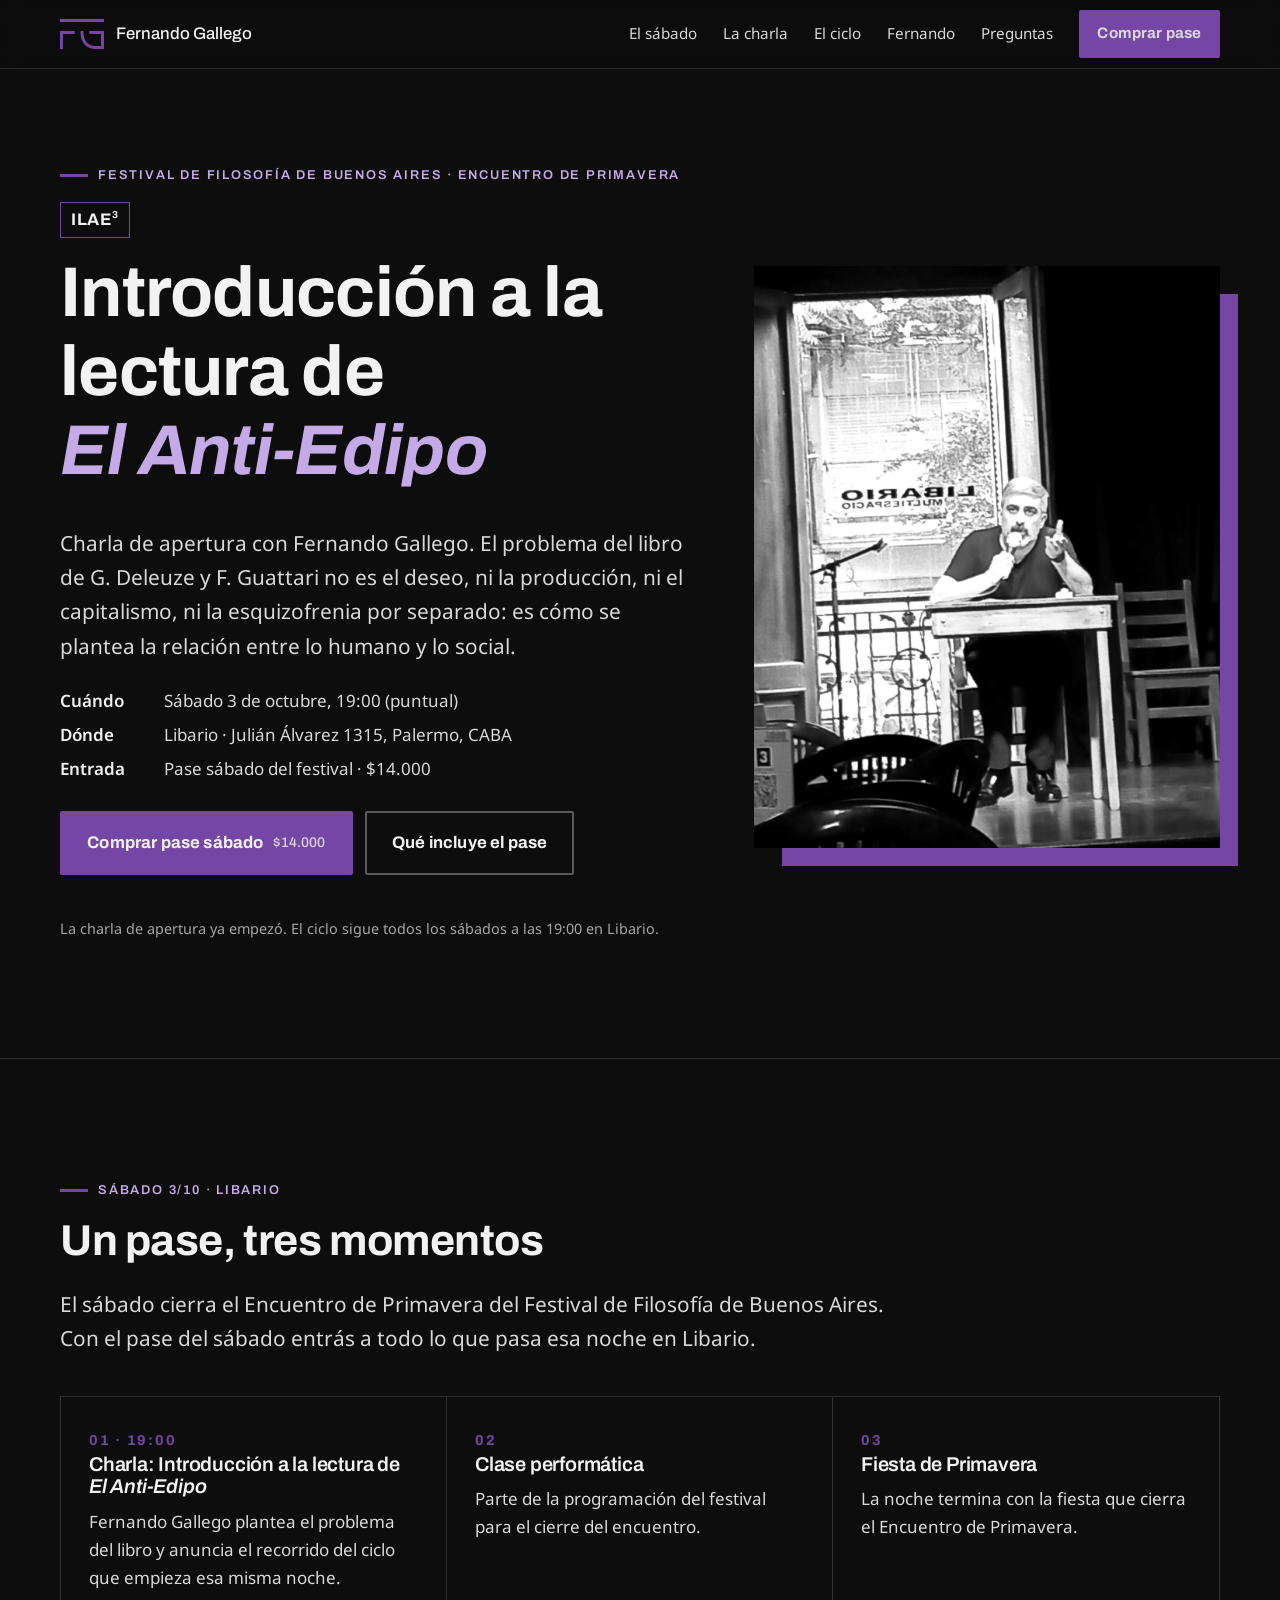
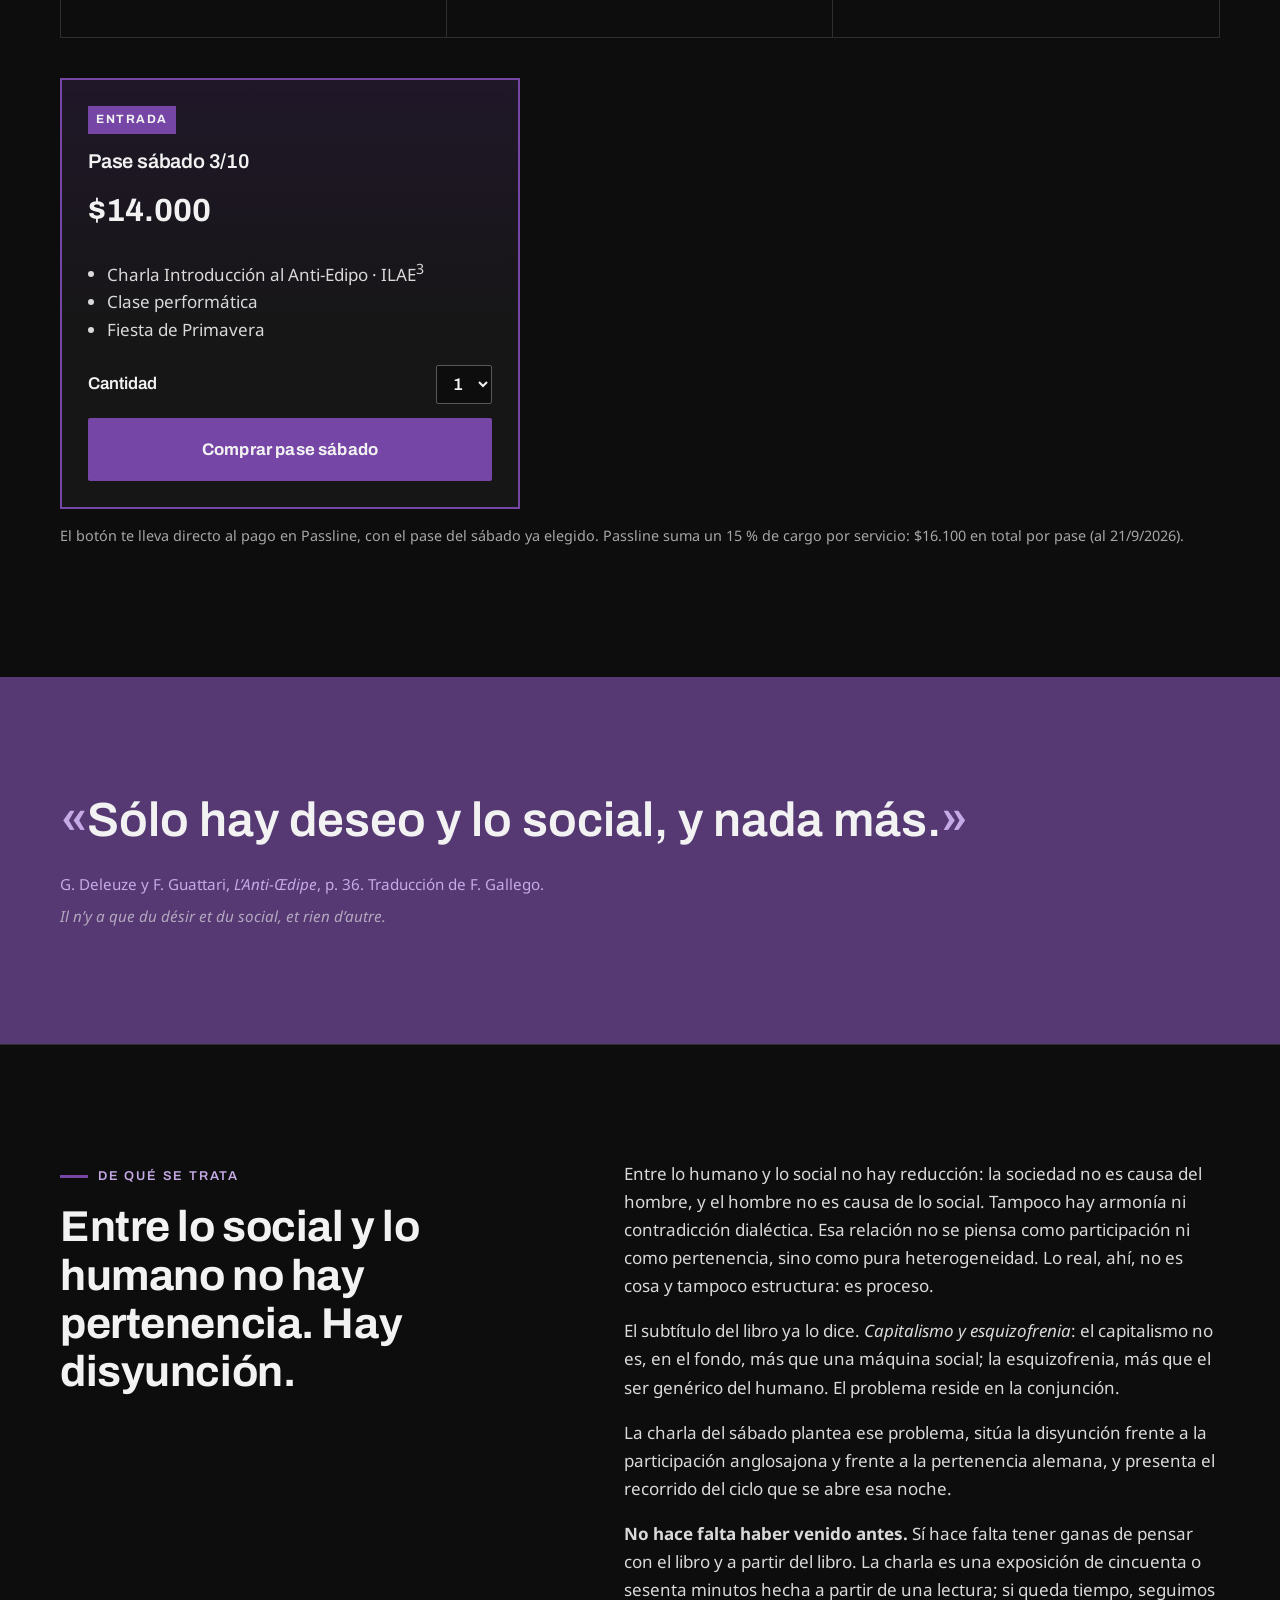
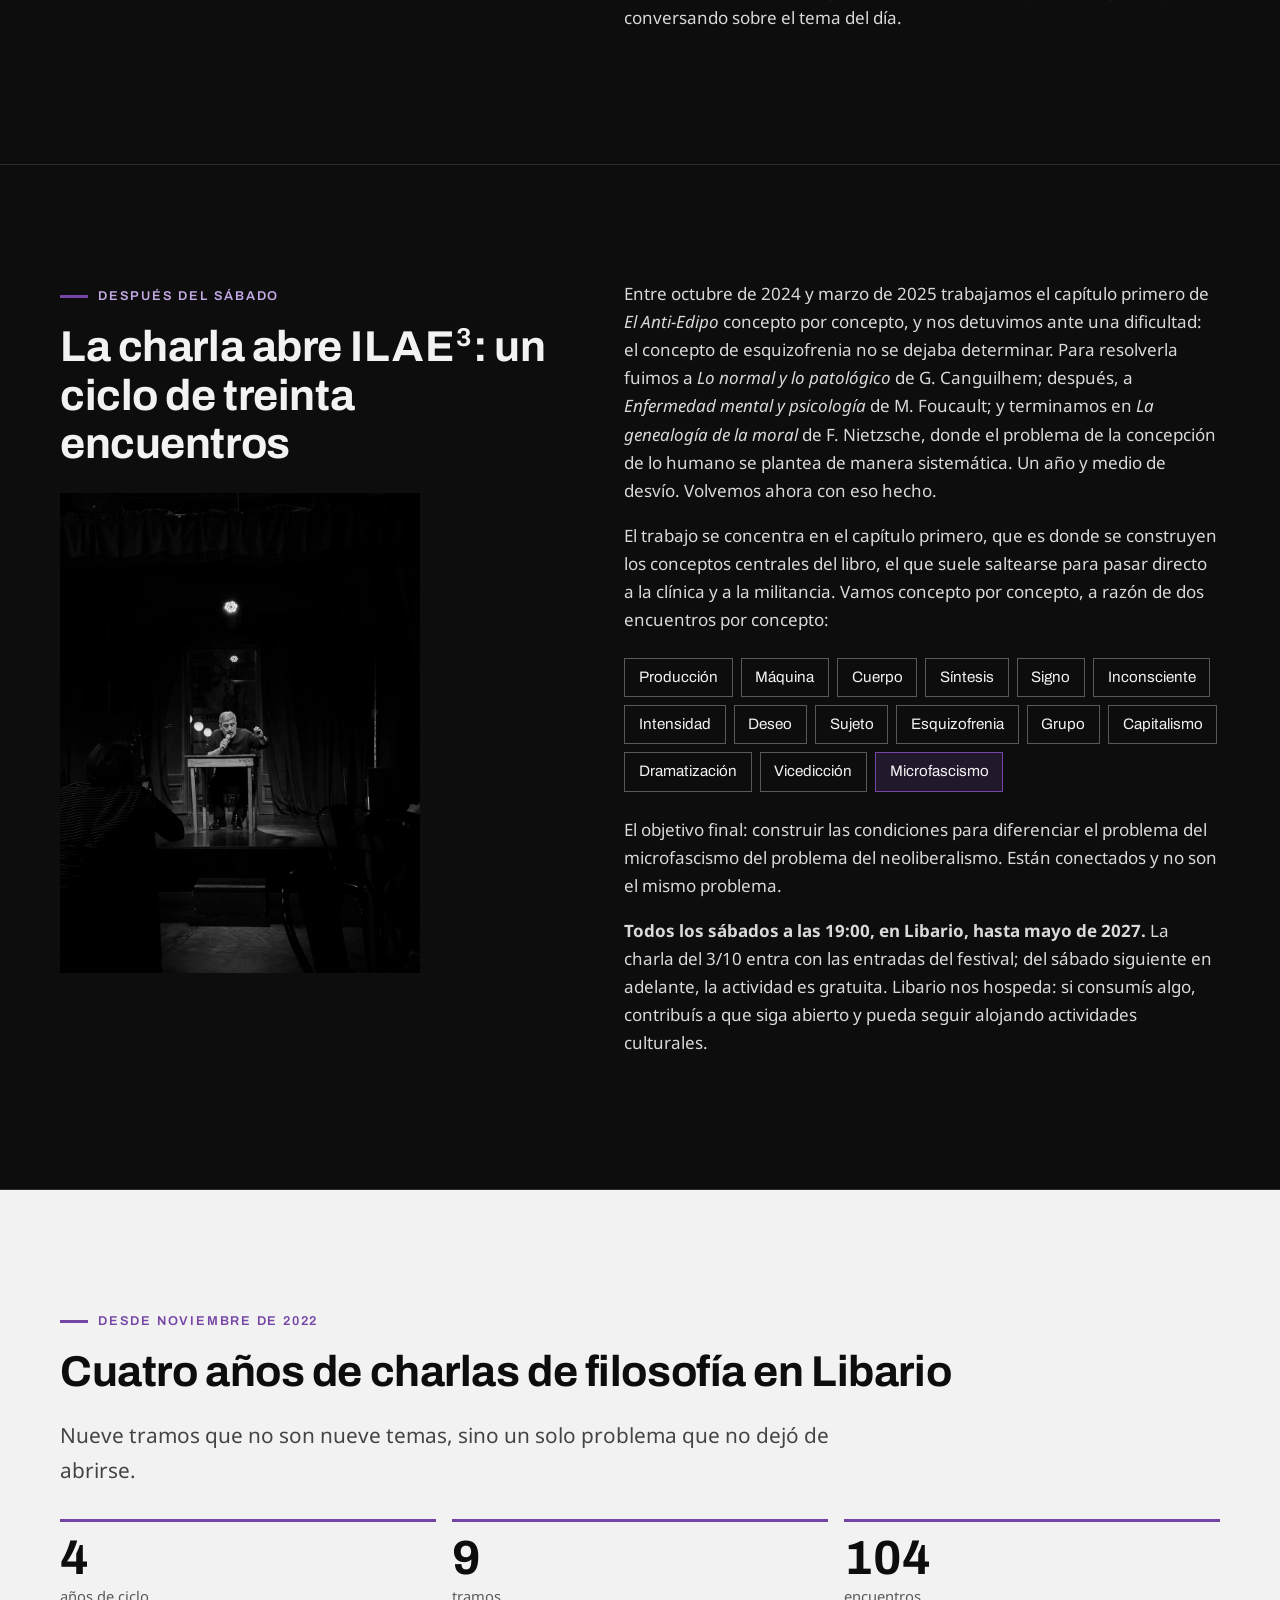
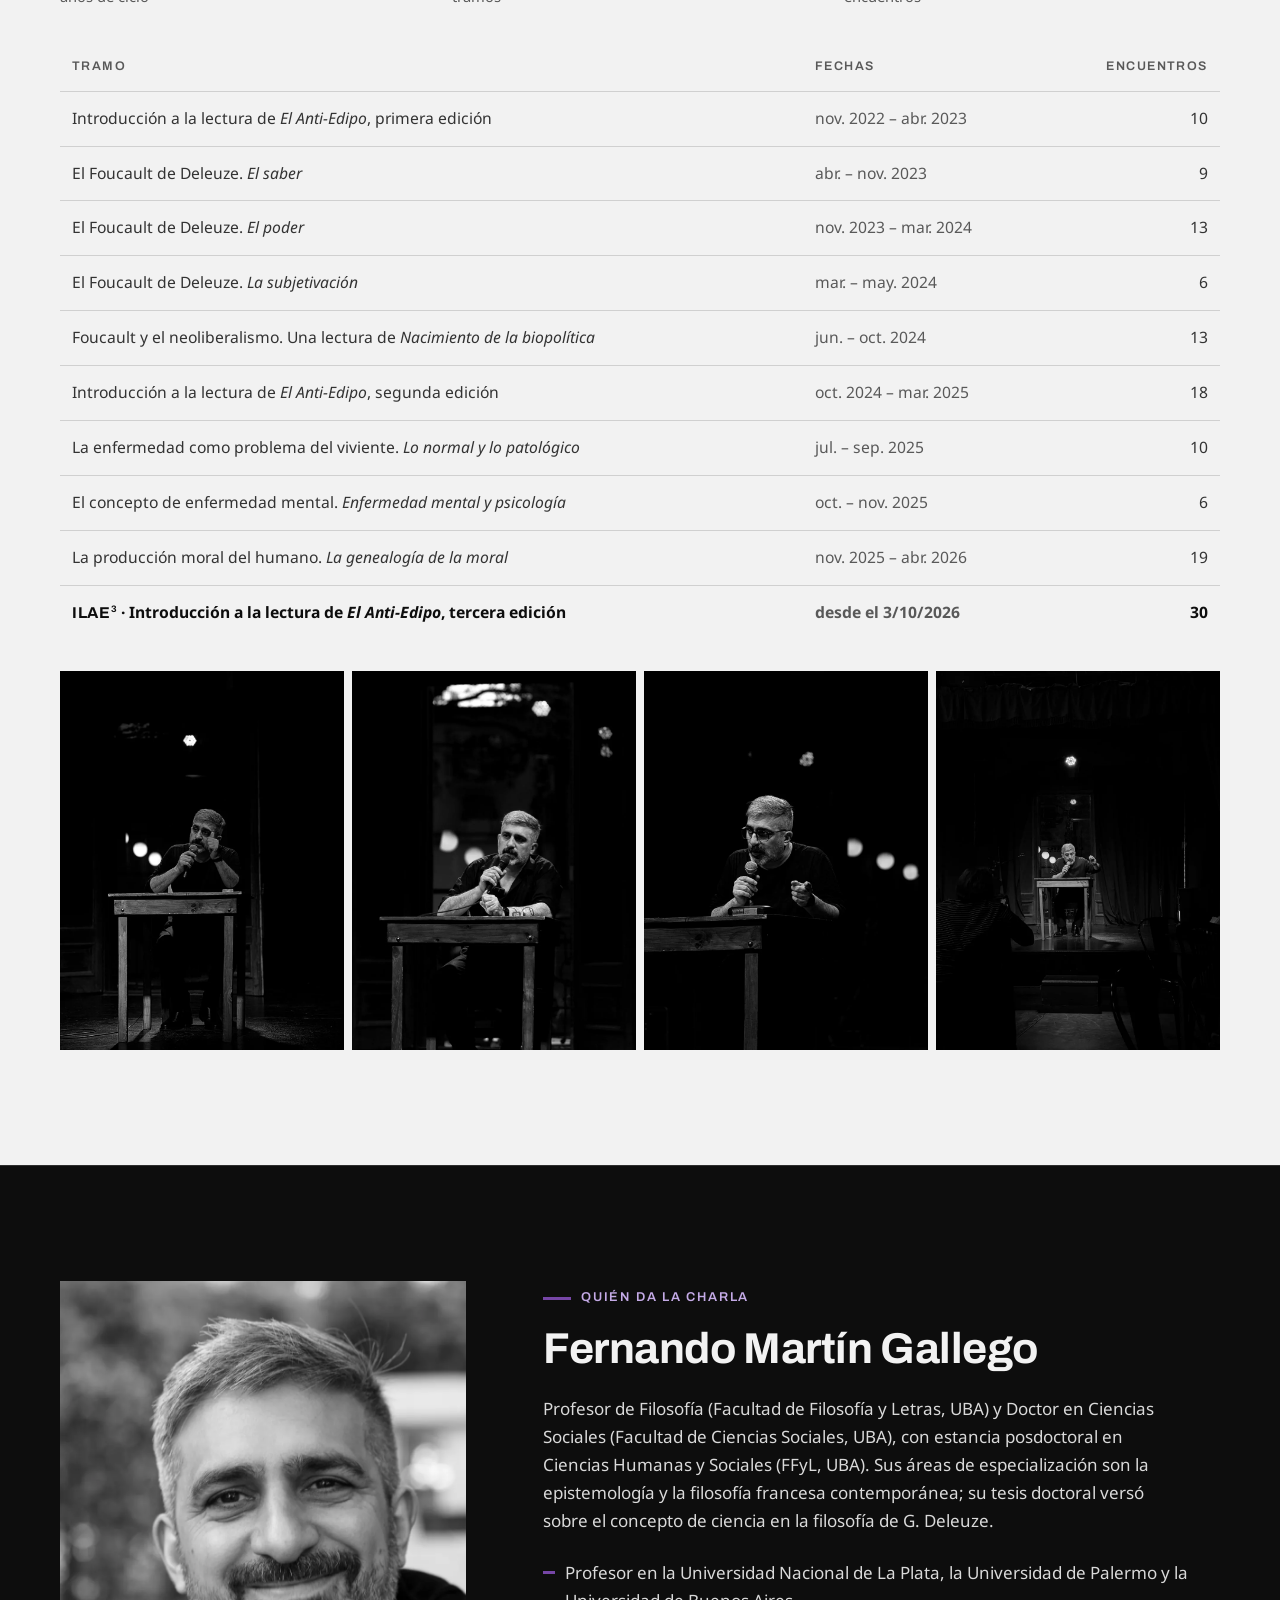
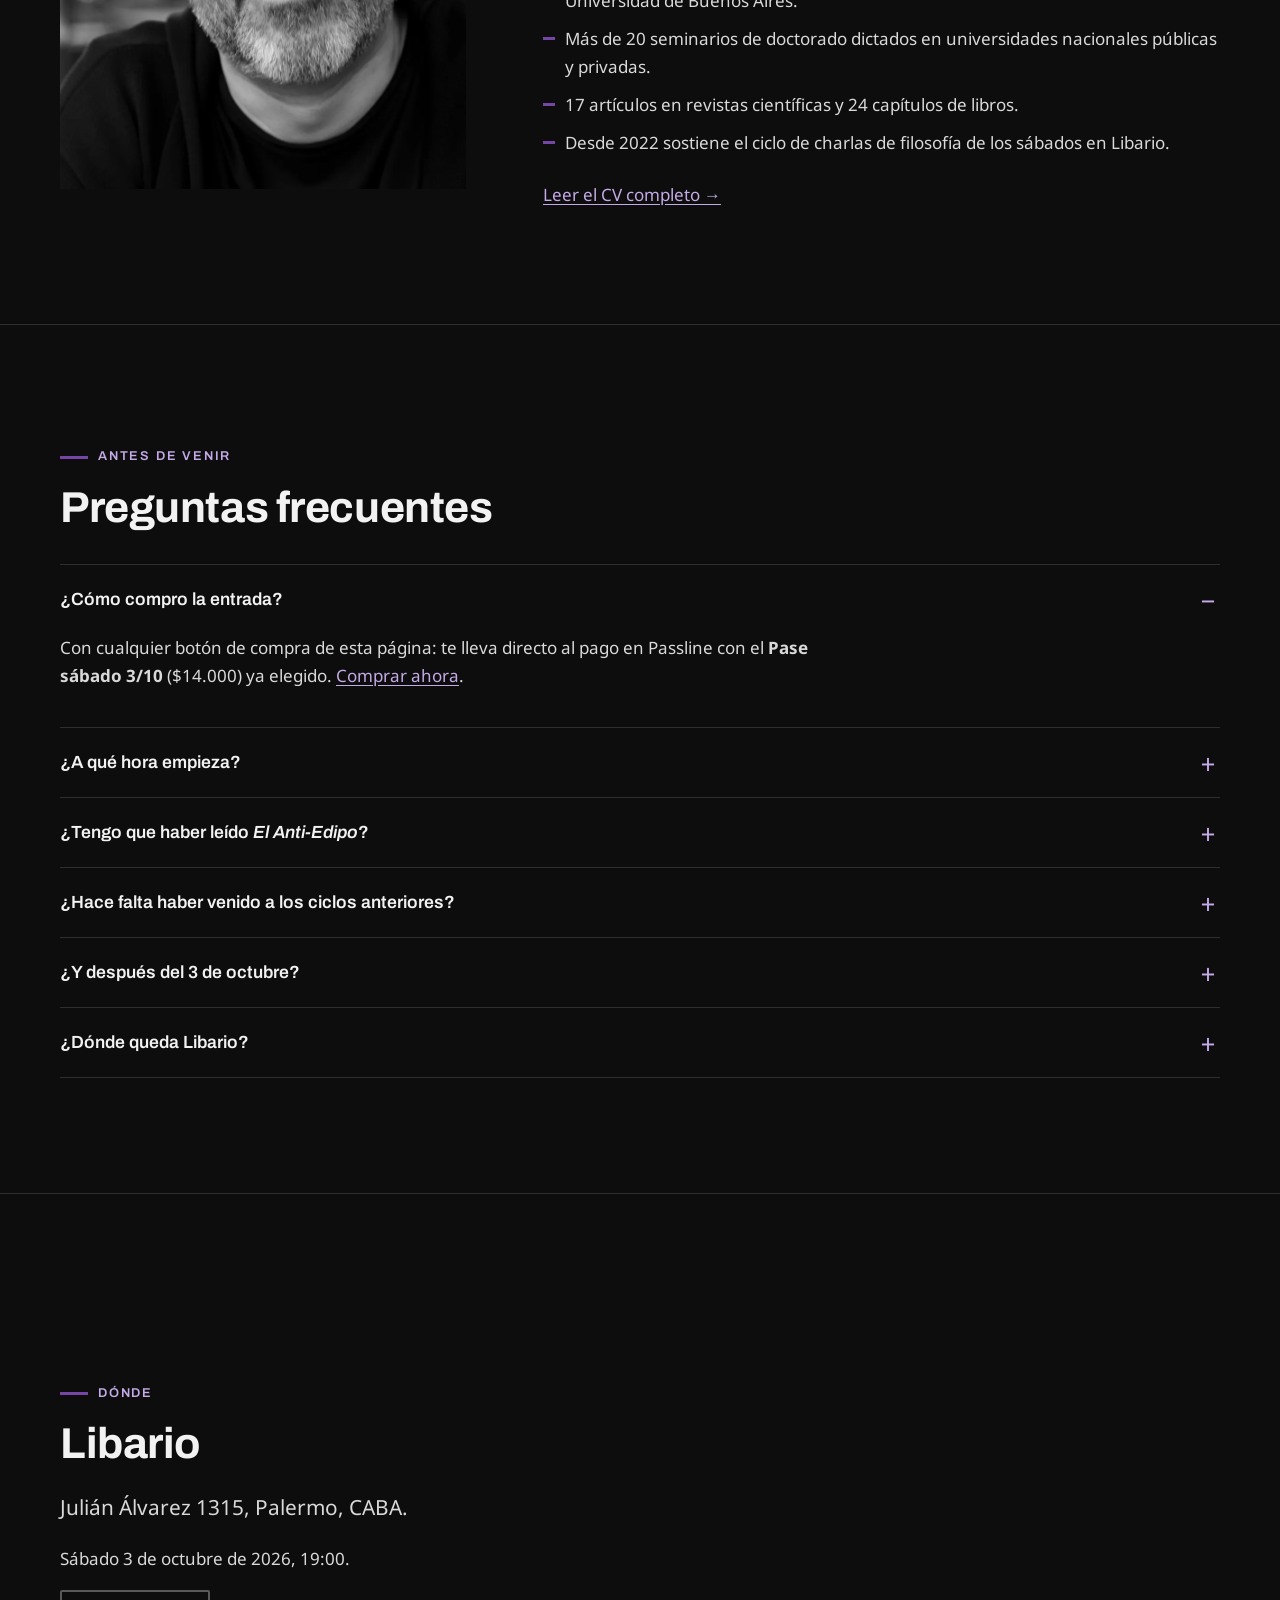
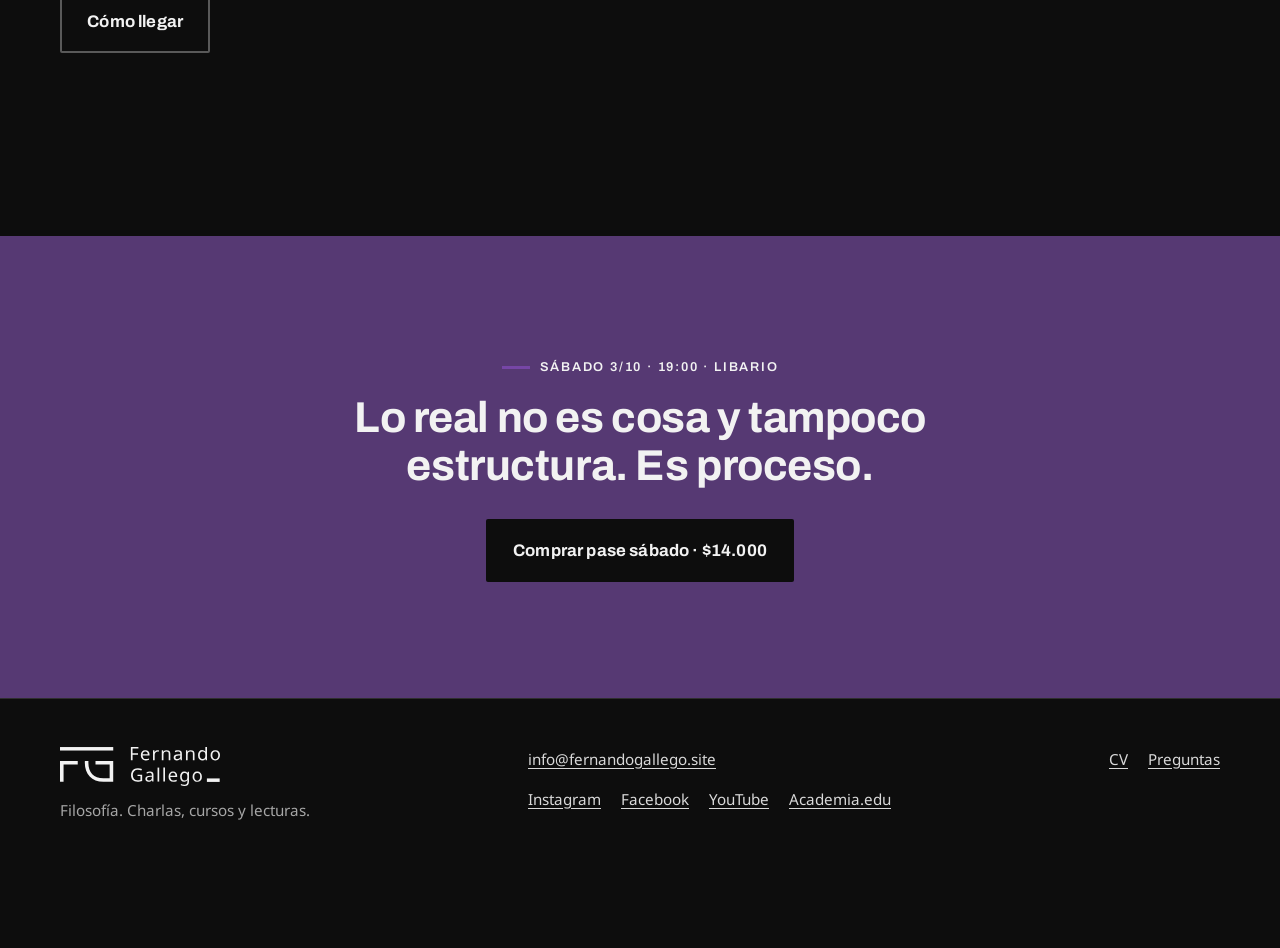
==== commit 5b31fd50: "Compra directa del pase sábado y sigla ILAE³ Los botones envían el formulario de Passline sólo con e" ====
--- a/index.html
+++ b/index.html
@@ -31,7 +31,7 @@
     "@context": "https://schema.org",
     "@type": "Event",
     "name": "Introducción a la lectura de El Anti-Edipo — Charla de apertura",
-    "description": "Charla de presentación del ciclo Introducción a la lectura de El Anti-Edipo, a cargo de Fernando Gallego. Cierra el Encuentro de Primavera del Festival de Filosofía de Buenos Aires.",
+    "description": "Charla de presentación de ILAE³, el ciclo Introducción a la lectura de El Anti-Edipo (tercera edición), a cargo de Fernando Gallego. Cierra el Encuentro de Primavera del Festival de Filosofía de Buenos Aires.",
     "startDate": "2026-10-03T19:00:00-03:00",
     "eventStatus": "https://schema.org/EventScheduled",
     "eventAttendanceMode": "https://schema.org/OfflineEventAttendanceMode",
@@ -87,7 +87,8 @@
     <section class="hero">
       <div class="contenedor">
         <div>
-          <span class="antetitulo">Festival de Filosofía de Buenos Aires · Encuentro de Primavera</span>
+          <span class="antetitulo">Festival de Filosofía de Buenos Aires · Encuentro de Primavera</span><br>
+          <span class="sigla" title="Introducción a la lectura de El Anti-Edipo, tercera edición">ILAE<sup>3</sup></span>
           <h1>Introducción a la lectura de <em>El Anti-Edipo</em></h1>
           <p class="lead">Charla de apertura con Fernando Gallego. El problema del libro de G. Deleuze y F. Guattari no es el deseo, ni la producción, ni el capitalismo, ni la esquizofrenia por separado: es cómo se plantea la relación entre lo humano y lo social.</p>
           <ul class="datos">
@@ -140,28 +141,23 @@
 
         <div class="pases" id="pases">
           <article class="pase pase--destacado">
-            <span class="sello">Recomendado</span>
+            <span class="sello">Entrada</span>
             <h3>Pase sábado 3/10</h3>
             <div class="precio">$14.000</div>
             <ul>
-              <li>Charla Introducción al Anti-Edipo</li>
+              <li>Charla Introducción al Anti-Edipo · ILAE<sup>3</sup></li>
               <li>Clase performática</li>
               <li>Fiesta de Primavera</li>
             </ul>
-            <a class="boton" data-passline href="https://www.passline.com/eventos/festival-de-filosofia-de-buenos-aires-encuentro-de-primavera-546610?utm_source=fernandogallego.site&amp;utm_medium=web&amp;utm_campaign=pase-sabado&amp;utm_content=pase-sabado" target="_blank" rel="noopener">Comprar pase sábado</a>
+            <label class="cantidad">Cantidad
+              <select data-cantidad aria-label="Cantidad de pases">
+                <option>1</option><option>2</option><option>3</option><option>4</option><option>5</option><option>6</option>
+              </select>
+            </label>
+            <a class="boton" data-passline data-ubicacion="pase-sabado" href="https://www.passline.com/eventos/festival-de-filosofia-de-buenos-aires-encuentro-de-primavera-546610?utm_source=fernandogallego.site&amp;utm_medium=web&amp;utm_campaign=pase-sabado&amp;utm_content=pase-sabado" target="_blank" rel="noopener">Comprar pase sábado</a>
           </article>
-          <article class="pase">
-            <h3>Pase general · 1 al 3/10</h3>
-            <div class="precio">$31.000</div>
-            <ul>
-              <li>Jueves: taller de lectura y conversación + jam de música</li>
-              <li>Viernes: mapas filosóficos + música en vivo</li>
-              <li>Sábado: todo lo anterior</li>
-            </ul>
-            <a class="boton boton--secundario" data-passline href="https://www.passline.com/eventos/festival-de-filosofia-de-buenos-aires-encuentro-de-primavera-546610?utm_source=fernandogallego.site&amp;utm_medium=web&amp;utm_campaign=pase-sabado&amp;utm_content=pase-general" target="_blank" rel="noopener">Ver pase general</a>
-          </article>
-        </div>
-        <p class="nota">Las entradas se venden por Passline. Precios publicados en Passline al 21/9/2026; pueden incluir cargos del servicio de venta.</p>
+        </div>
+        <p class="nota">El botón te lleva directo al pago en Passline, con el pase del sábado ya elegido. Passline suma un 15&nbsp;% de cargo por servicio: $16.100 en total por pase (al 21/9/2026).</p>
       </div>
     </section>
 
@@ -197,7 +193,7 @@
       <div class="contenedor dos-col">
         <div>
           <span class="antetitulo">Después del sábado</span>
-          <h2>La charla abre un ciclo de treinta encuentros</h2>
+          <h2>La charla abre <span class="sigla">ILAE<sup>3</sup></span>: un ciclo de treinta encuentros</h2>
           <picture>
             <source srcset="assets/img/libario-lectura.webp" type="image/webp">
             <img src="assets/img/libario-lectura.jpg" alt="Fernando Gallego leyendo en el escenario de Libario" width="960" height="1280" loading="lazy" style="margin-top:1.5rem;max-width:360px">
@@ -239,7 +235,7 @@
             <tr><td>El concepto de enfermedad mental. <em>Enfermedad mental y psicología</em></td><td>oct. – nov. 2025</td><td>6</td></tr>
             <tr><td>La producción moral del humano. <em>La genealogía de la moral</em></td><td>nov. 2025 – abr. 2026</td><td>19</td></tr>
           </tbody>
-          <tfoot><tr><td>Introducción a la lectura de <em>El Anti-Edipo</em>, tercera edición</td><td>desde el 3/10/2026</td><td>30</td></tr></tfoot>
+          <tfoot><tr><td><span class="sigla">ILAE<sup>3</sup></span> · Introducción a la lectura de <em>El Anti-Edipo</em>, tercera edición</td><td>desde el 3/10/2026</td><td>30</td></tr></tfoot>
         </table>
         <div class="galeria">
           <picture><source srcset="assets/img/libario-escenario.webp" type="image/webp"><img src="assets/img/libario-escenario.jpg" alt="Fernando Gallego en el escenario de Libario" width="960" height="1280" loading="lazy"></picture>
@@ -280,7 +276,7 @@
         <div class="preguntas">
           <details open>
             <summary>¿Cómo compro la entrada?</summary>
-            <div><p>Por Passline, eligiendo el <strong>Pase sábado 3/10</strong> ($14.000). Si querés venir las tres noches del festival, está el pase general ($31.000). <a data-passline href="https://www.passline.com/eventos/festival-de-filosofia-de-buenos-aires-encuentro-de-primavera-546610?utm_source=fernandogallego.site&amp;utm_medium=web&amp;utm_campaign=pase-sabado&amp;utm_content=faq" target="_blank" rel="noopener">Ir a Passline</a>.</p></div>
+            <div><p>Con cualquier botón de compra de esta página: te lleva directo al pago en Passline con el <strong>Pase sábado 3/10</strong> ($14.000) ya elegido. <a data-passline data-ubicacion="faq" href="https://www.passline.com/eventos/festival-de-filosofia-de-buenos-aires-encuentro-de-primavera-546610?utm_source=fernandogallego.site&amp;utm_medium=web&amp;utm_campaign=pase-sabado&amp;utm_content=faq" target="_blank" rel="noopener">Comprar ahora</a>.</p></div>
           </details>
           <details>
             <summary>¿A qué hora empieza?</summary>
--- a/assets/css/style.css
+++ b/assets/css/style.css
@@ -246,3 +246,13 @@
   html { scroll-behavior: auto; }
   .boton { transition: none; }
 }
+
+/* Selector de cantidad del pase */
+.cantidad { display: flex; align-items: center; justify-content: space-between; gap: 12px; margin: 0 0 14px; font-family: var(--titulos); font-weight: 600; color: var(--blanco); }
+.cantidad select { background: var(--negro); color: var(--blanco); border: 1px solid var(--gris); padding: 8px 12px; font: inherit; border-radius: var(--radio); }
+.pases { max-width: 460px; }
+
+/* Sigla del ciclo: ILAE³ */
+.sigla { font-family: var(--titulos); font-weight: 700; letter-spacing: .04em; }
+.sigla sup { font-size: .6em; line-height: 0; vertical-align: super; }
+.hero .sigla { display: inline-block; color: var(--blanco); border: 1px solid var(--violeta); padding: .2em .6em; margin-bottom: 1rem; font-size: 1.05rem; }
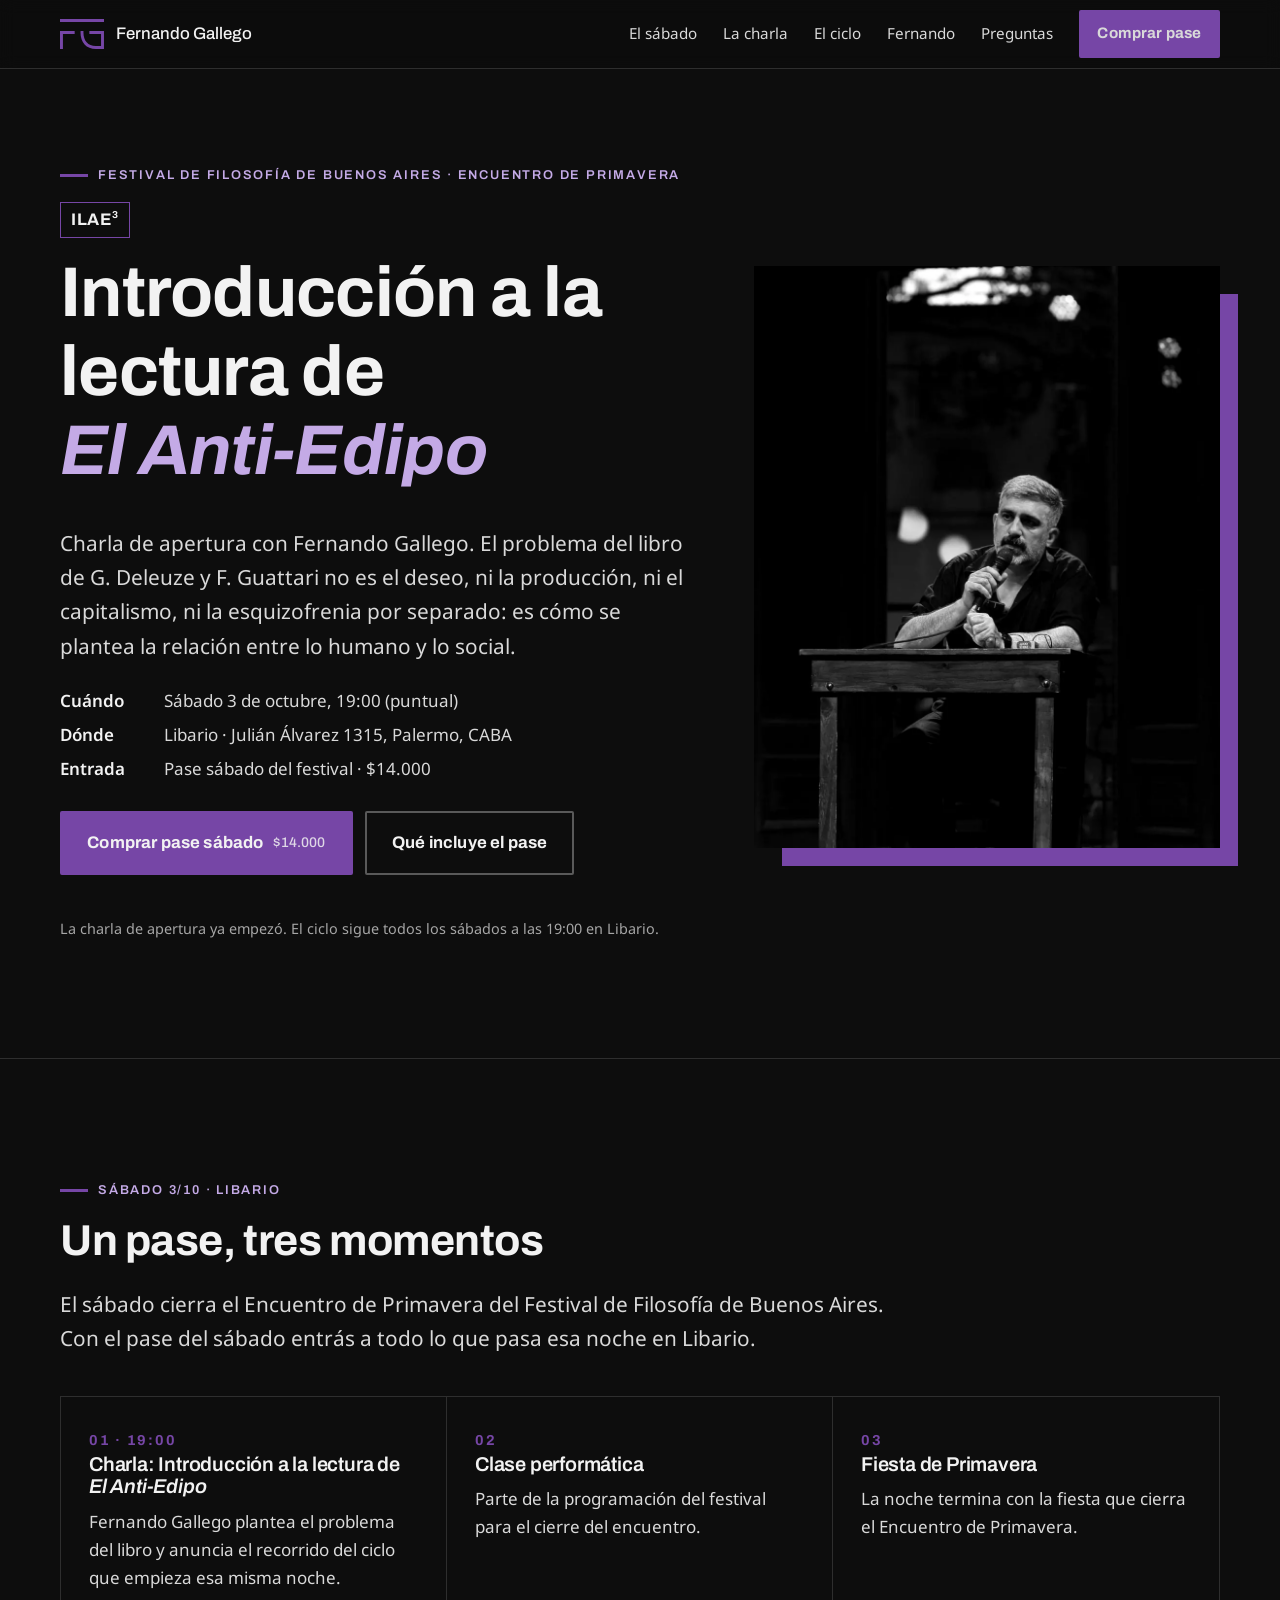
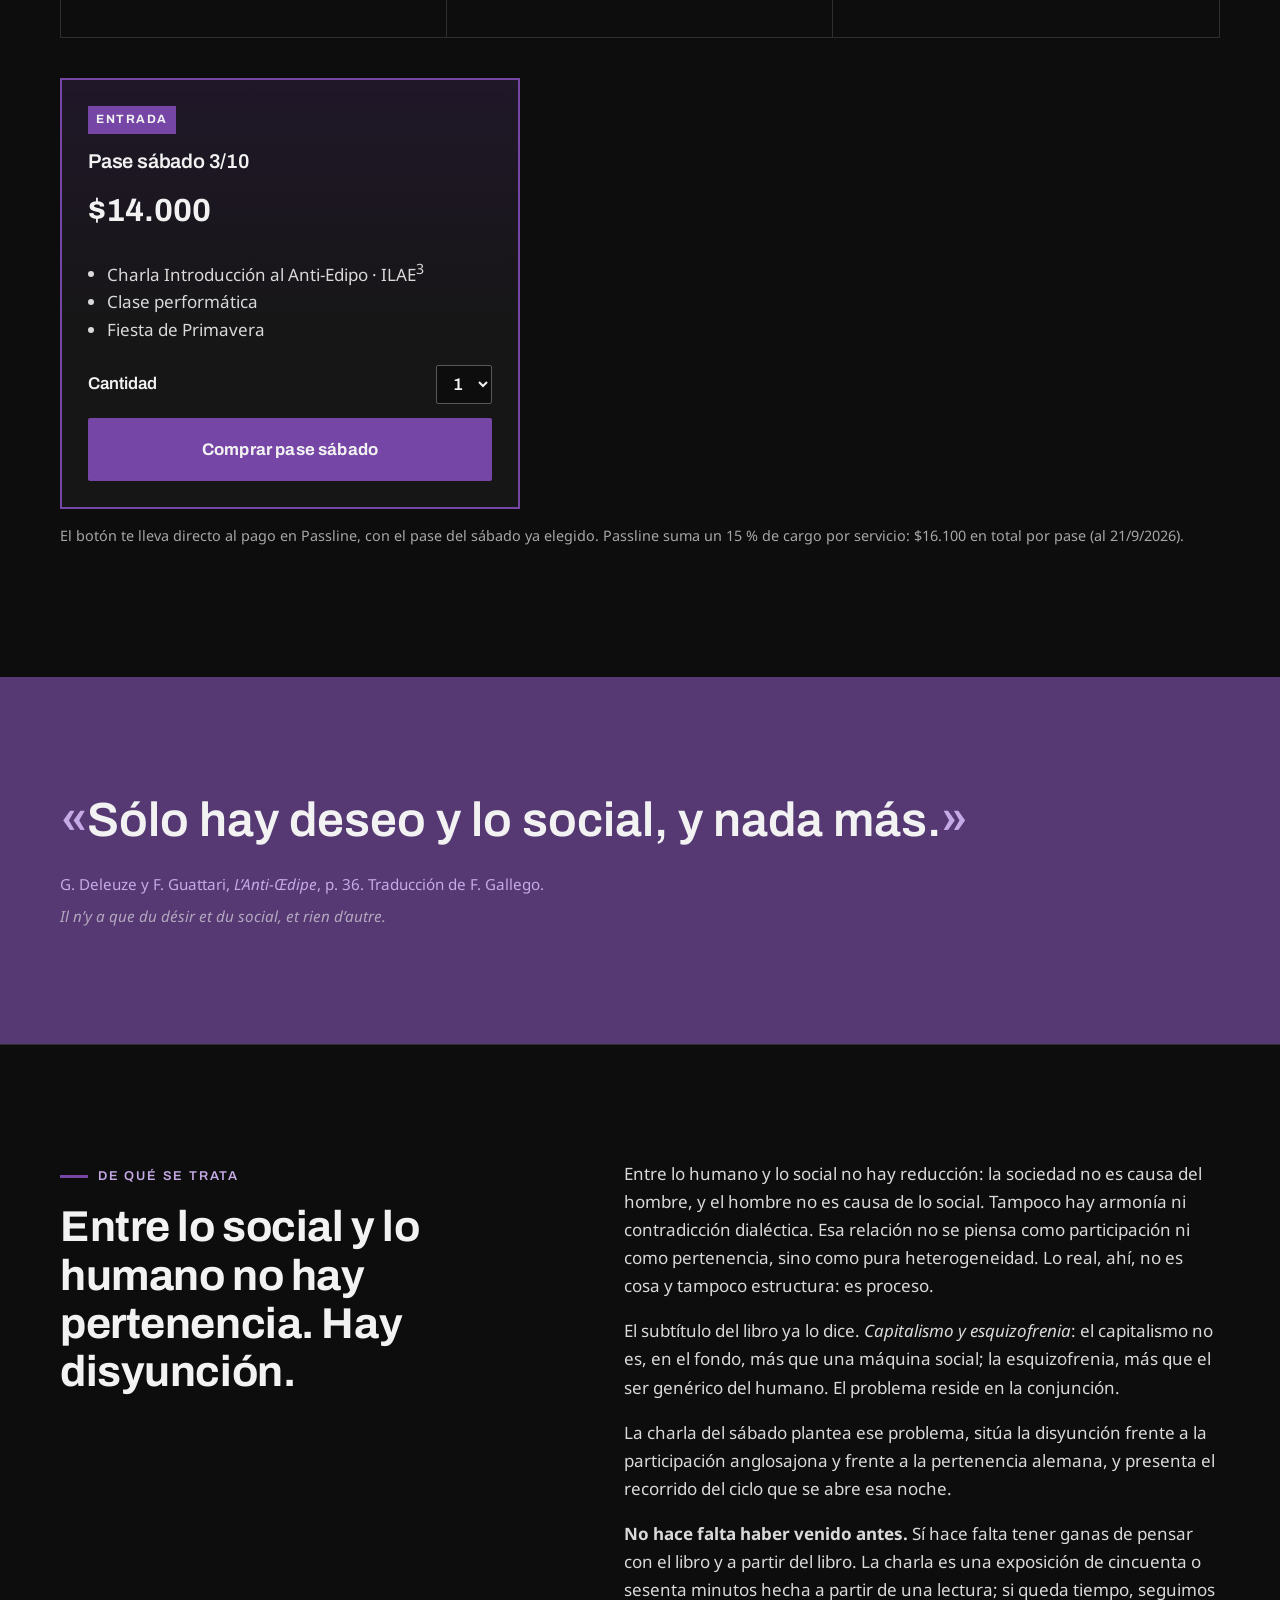
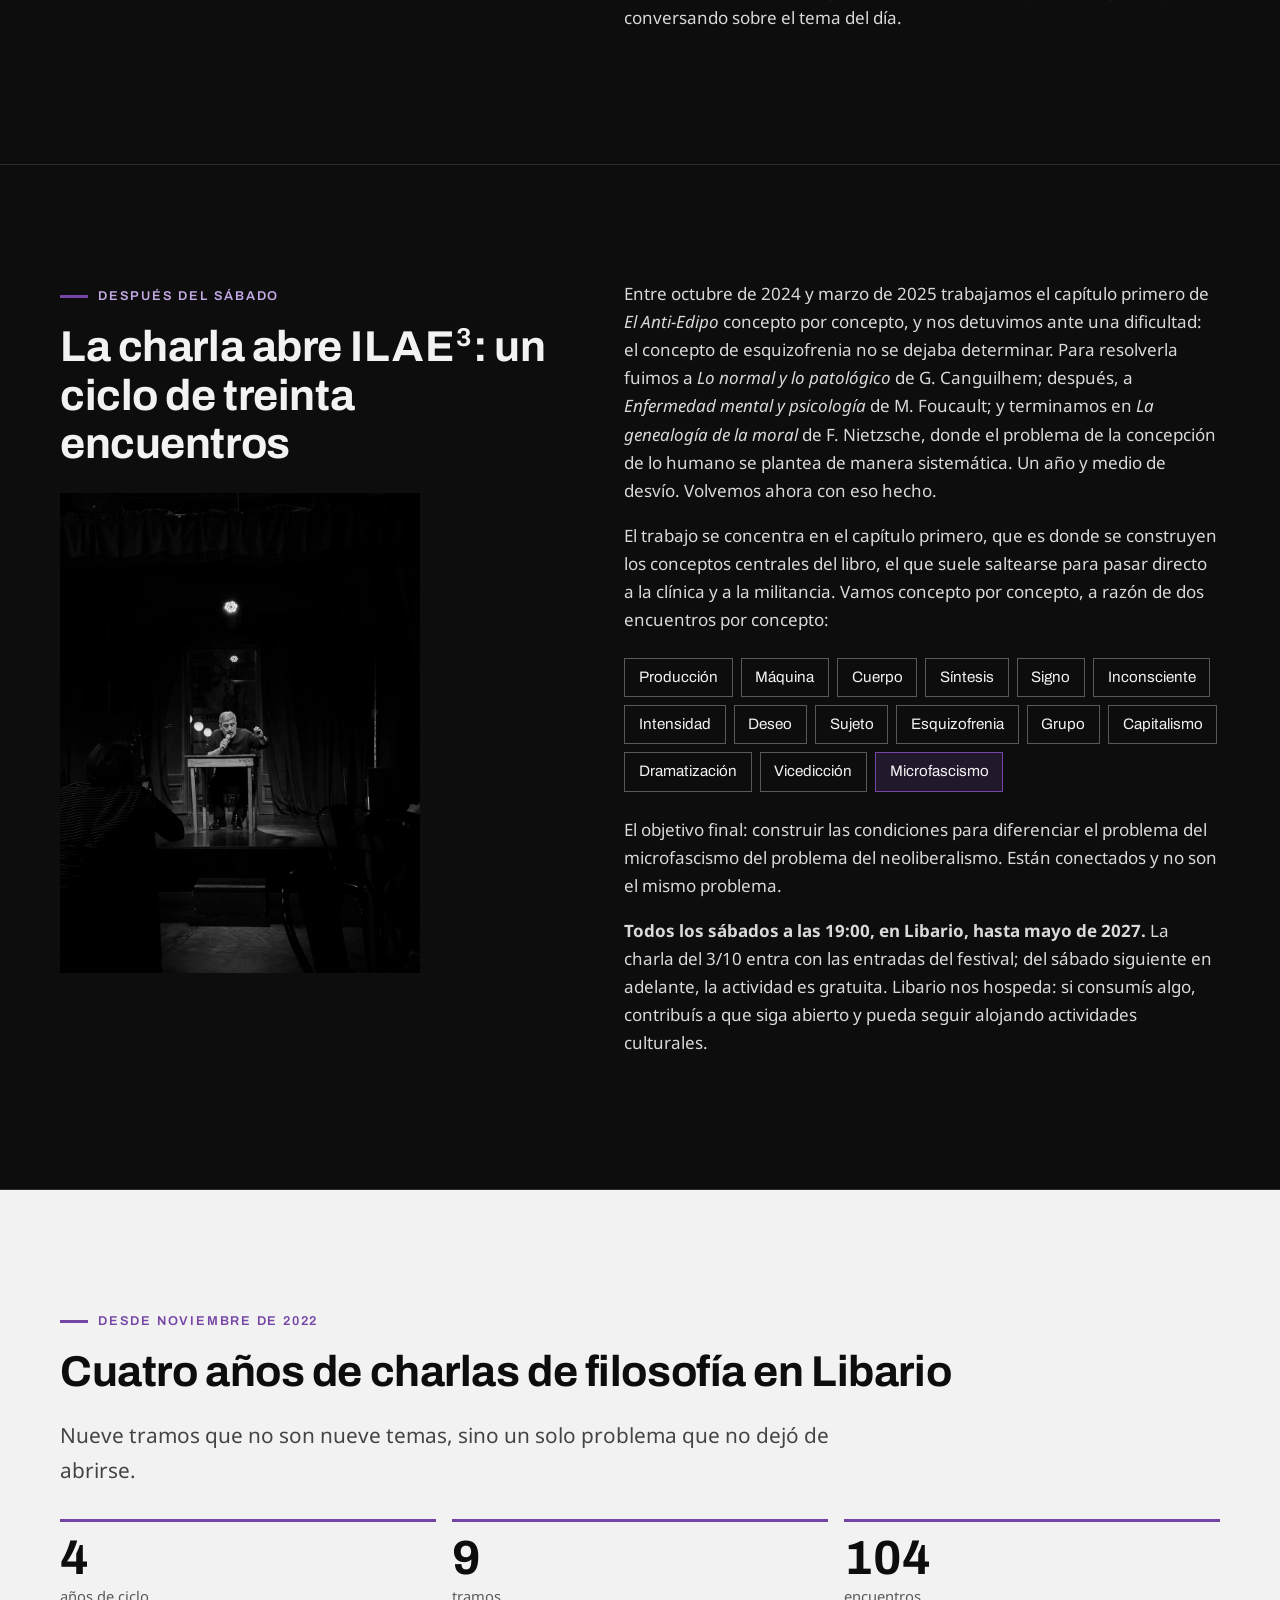
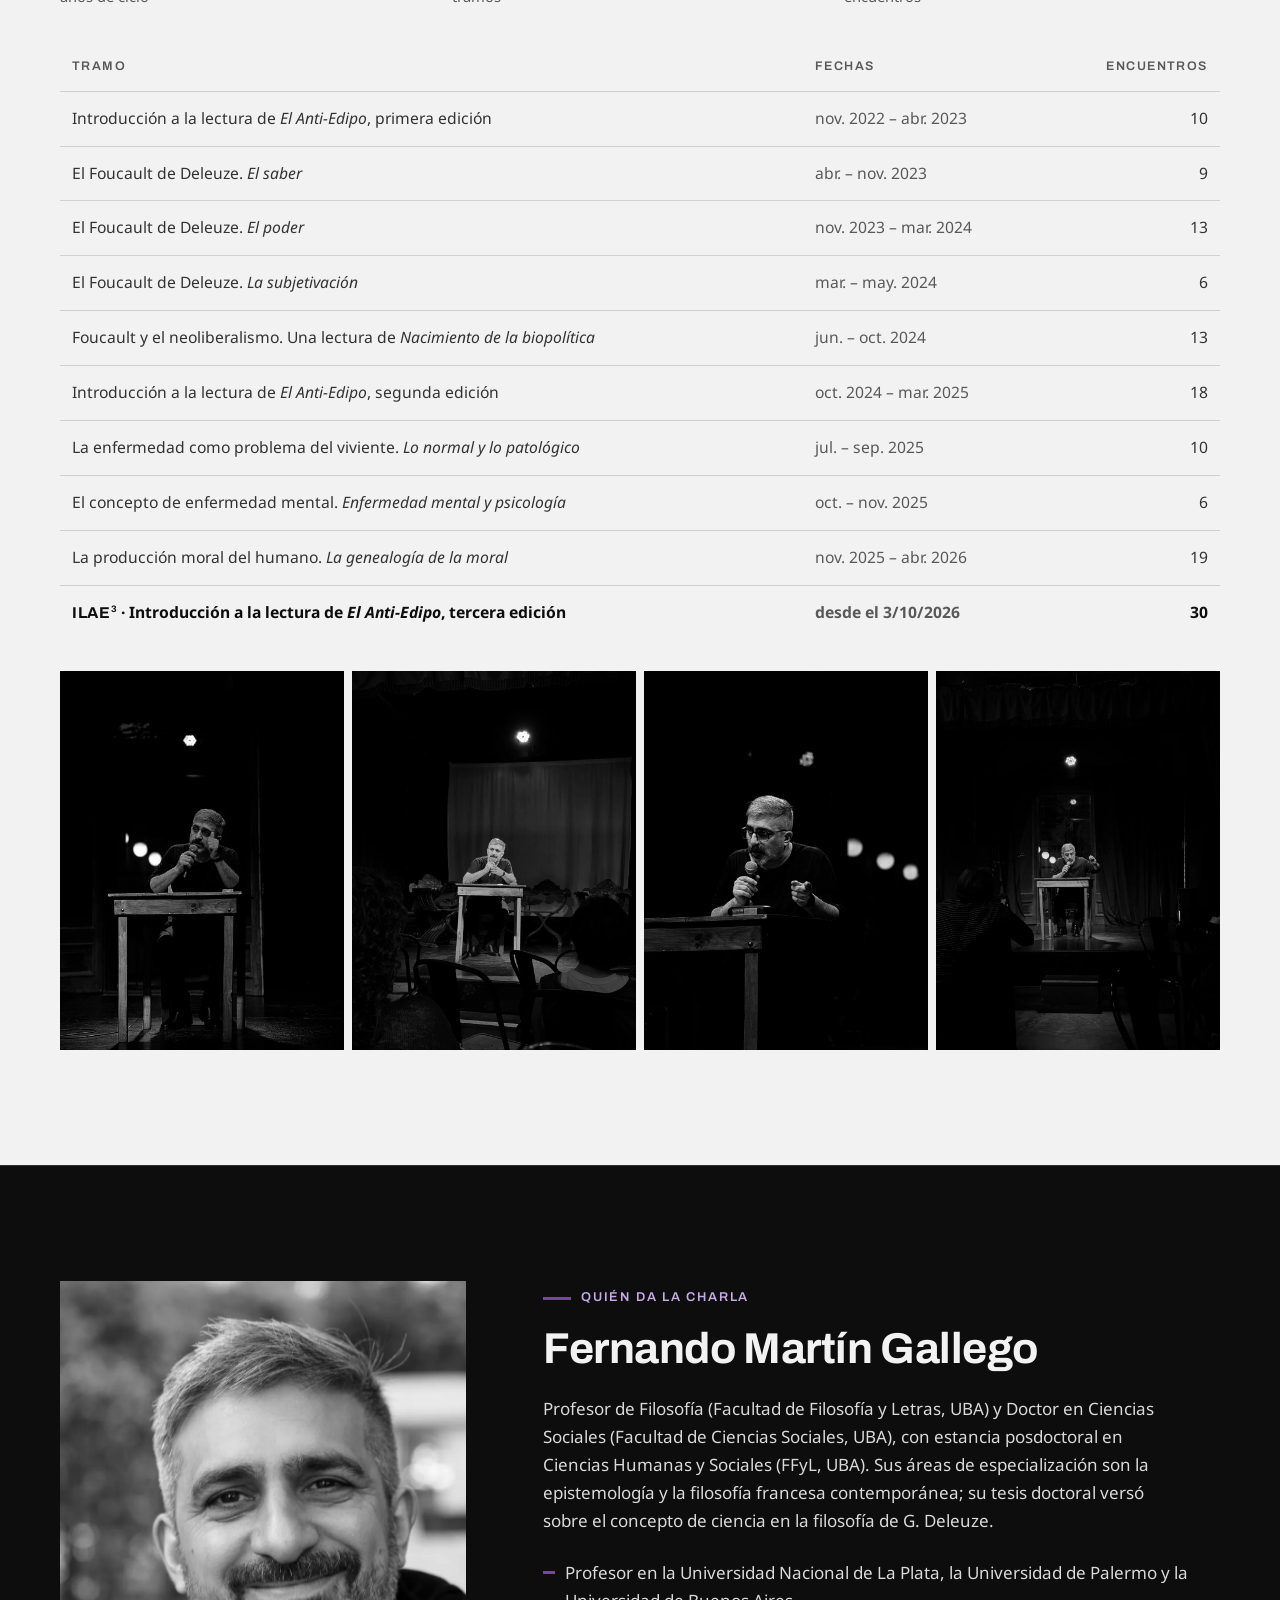
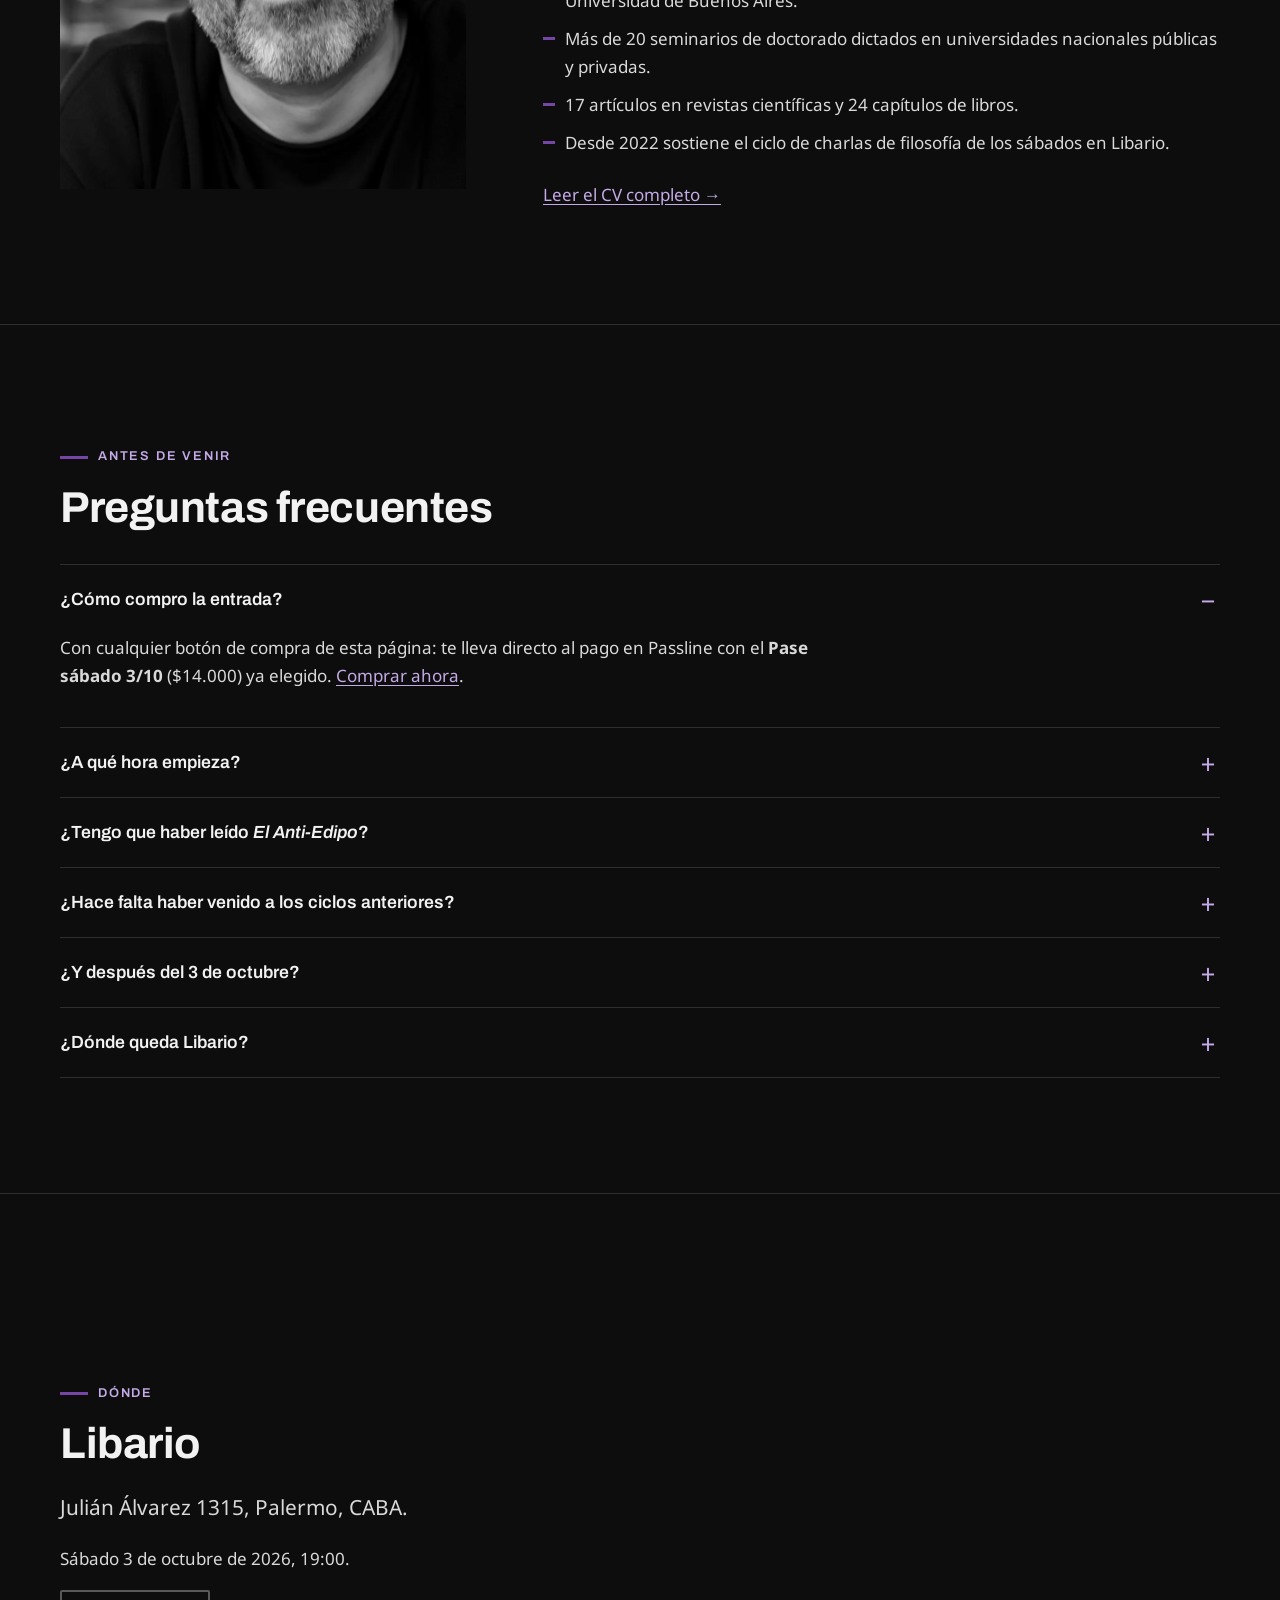
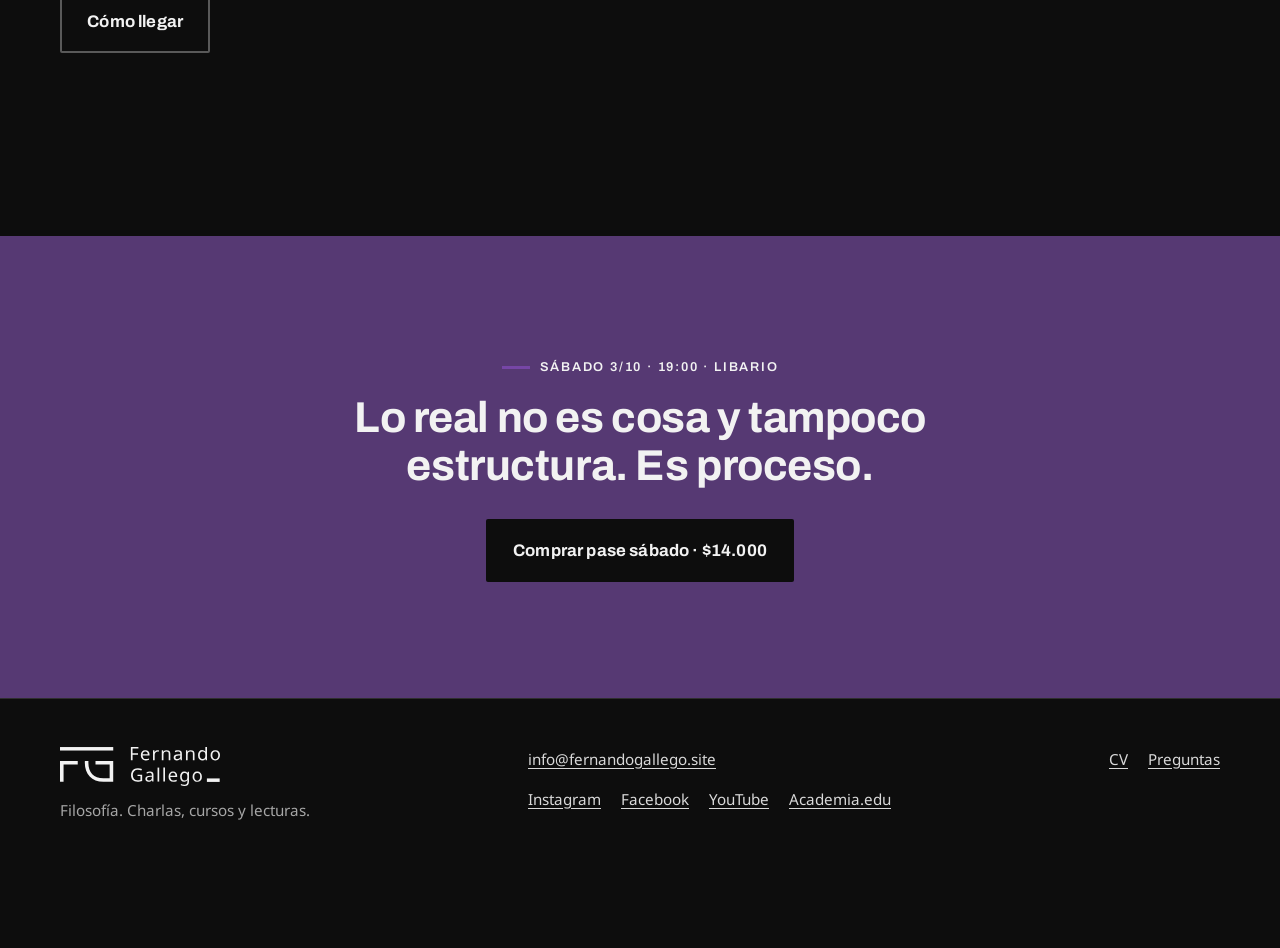
==== commit 96fec334: "Reemplazo de la foto del cartel de Libario en todo el sitio y las piezas La foto principal pasa a se" ====
--- a/index.html
+++ b/index.html
@@ -2,6 +2,8 @@
 <html lang="es-AR">
 <head>
   <meta charset="utf-8">
+  <meta http-equiv="Content-Security-Policy" content="upgrade-insecure-requests">
+  <meta name="referrer" content="strict-origin-when-cross-origin">
   <meta name="viewport" content="width=device-width, initial-scale=1">
   <title>Introducción a la lectura de El Anti-Edipo · Sábado 3/10 en Libario · Fernando Gallego</title>
   <meta name="description" content="Charla de apertura con Fernando Gallego: Introducción a la lectura de El Anti-Edipo. Sábado 3 de octubre, 19:00, en Libario (Palermo). Cierra el Encuentro de Primavera del Festival de Filosofía de Buenos Aires. Pase sábado $14.000.">
@@ -14,7 +16,7 @@
   <meta property="og:title" content="Introducción a la lectura de El Anti-Edipo · Sábado 3/10, 19 h, Libario">
   <meta property="og:description" content="Charla de apertura con Fernando Gallego. Cierra el Encuentro de Primavera del Festival de Filosofía de Buenos Aires. Pase sábado $14.000 en Passline.">
   <meta property="og:url" content="https://fernandogallego.site/">
-  <meta property="og:image" content="https://fernandogallego.site/assets/img/og-sabado.jpg">
+  <meta property="og:image" content="https://fernandogallego.site/assets/img/og-sabado-v2.jpg">
   <meta property="og:image:width" content="1200">
   <meta property="og:image:height" content="630">
   <meta name="twitter:card" content="summary_large_image">
@@ -36,7 +38,7 @@
     "eventStatus": "https://schema.org/EventScheduled",
     "eventAttendanceMode": "https://schema.org/OfflineEventAttendanceMode",
     "inLanguage": "es",
-    "image": "https://fernandogallego.site/assets/img/og-sabado.jpg",
+    "image": "https://fernandogallego.site/assets/img/og-sabado-v2.jpg",
     "location": {
       "@type": "Place",
       "name": "Libario Multiespacio",
@@ -108,8 +110,8 @@
         </div>
         <div class="hero__foto">
           <picture>
-            <source srcset="assets/img/libario-charla.webp" type="image/webp">
-            <img src="assets/img/libario-charla.jpg" alt="Fernando Gallego dando una charla en el escenario de Libario" width="1200" height="1600" fetchpriority="high">
+            <source srcset="assets/img/libario-azul.webp" type="image/webp">
+            <img src="assets/img/libario-azul.jpg" alt="Fernando Gallego dando una charla en el escenario de Libario" width="960" height="1280" fetchpriority="high">
           </picture>
         </div>
       </div>
@@ -239,7 +241,7 @@
         </table>
         <div class="galeria">
           <picture><source srcset="assets/img/libario-escenario.webp" type="image/webp"><img src="assets/img/libario-escenario.jpg" alt="Fernando Gallego en el escenario de Libario" width="960" height="1280" loading="lazy"></picture>
-          <picture><source srcset="assets/img/libario-azul.webp" type="image/webp"><img src="assets/img/libario-azul.jpg" alt="Charla en Libario con público" width="960" height="1280" loading="lazy"></picture>
+          <picture><source srcset="assets/img/libario-publico.webp" type="image/webp"><img src="assets/img/libario-publico.jpg" alt="Charla en Libario vista desde el público" width="960" height="1280" loading="lazy"></picture>
           <picture><source srcset="assets/img/libario-gesto.webp" type="image/webp"><img src="assets/img/libario-gesto.jpg" alt="Fernando Gallego exponiendo con micrófono" width="960" height="1280" loading="lazy"></picture>
           <picture><source srcset="assets/img/libario-lectura.webp" type="image/webp"><img src="assets/img/libario-lectura.jpg" alt="Fernando Gallego leyendo sus notas" width="960" height="1280" loading="lazy"></picture>
         </div>
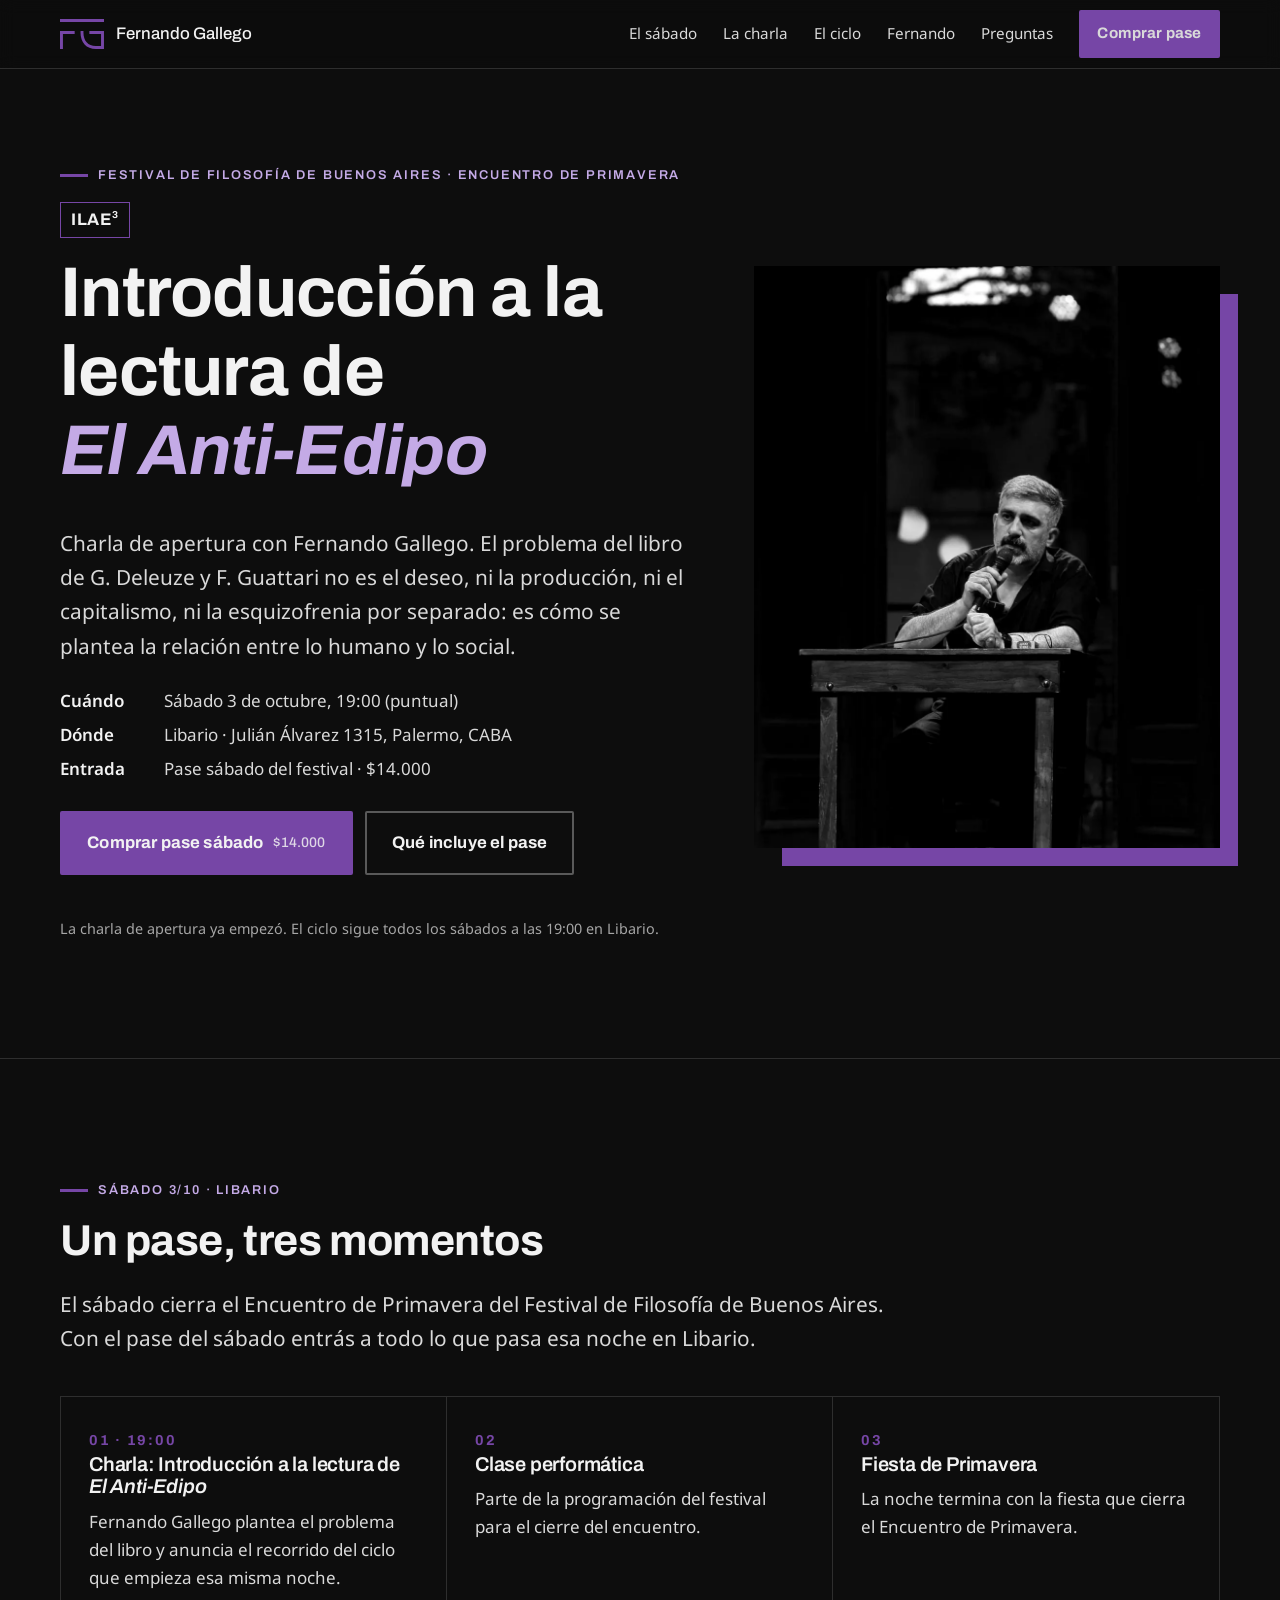
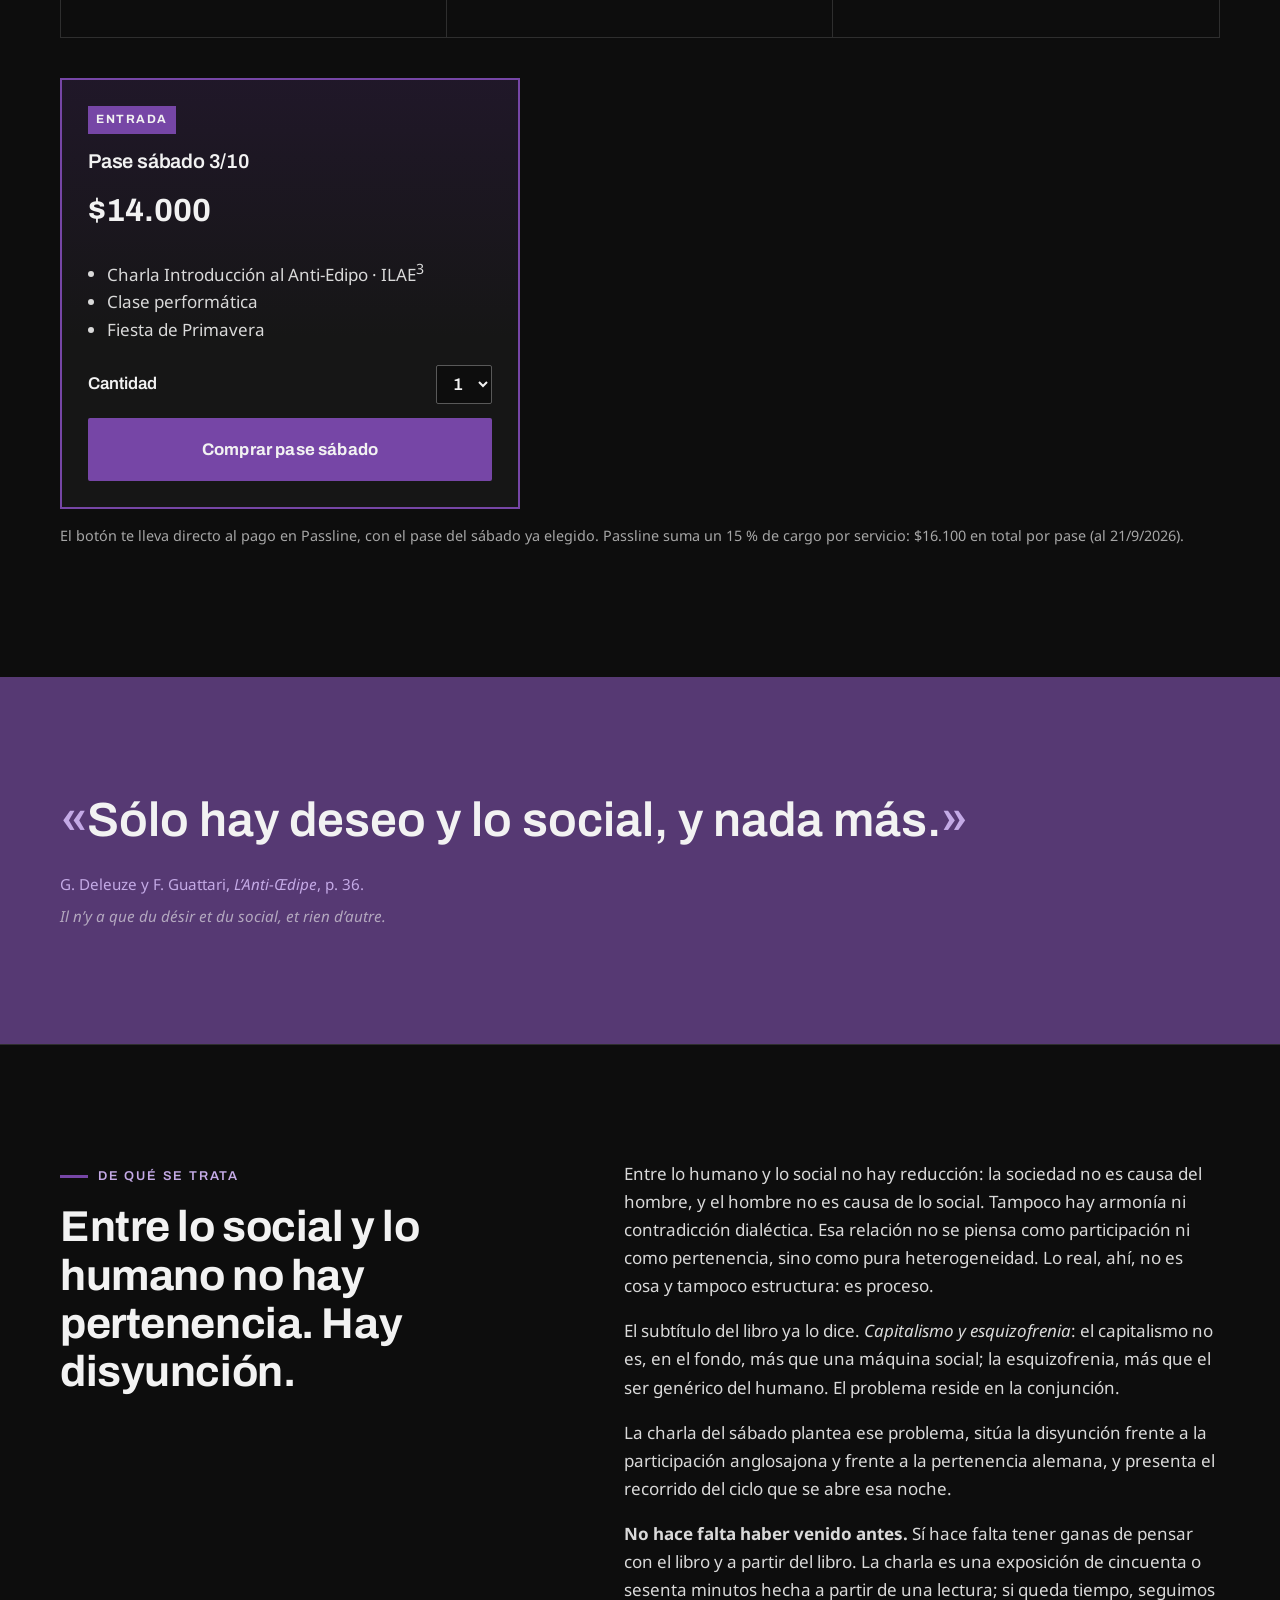
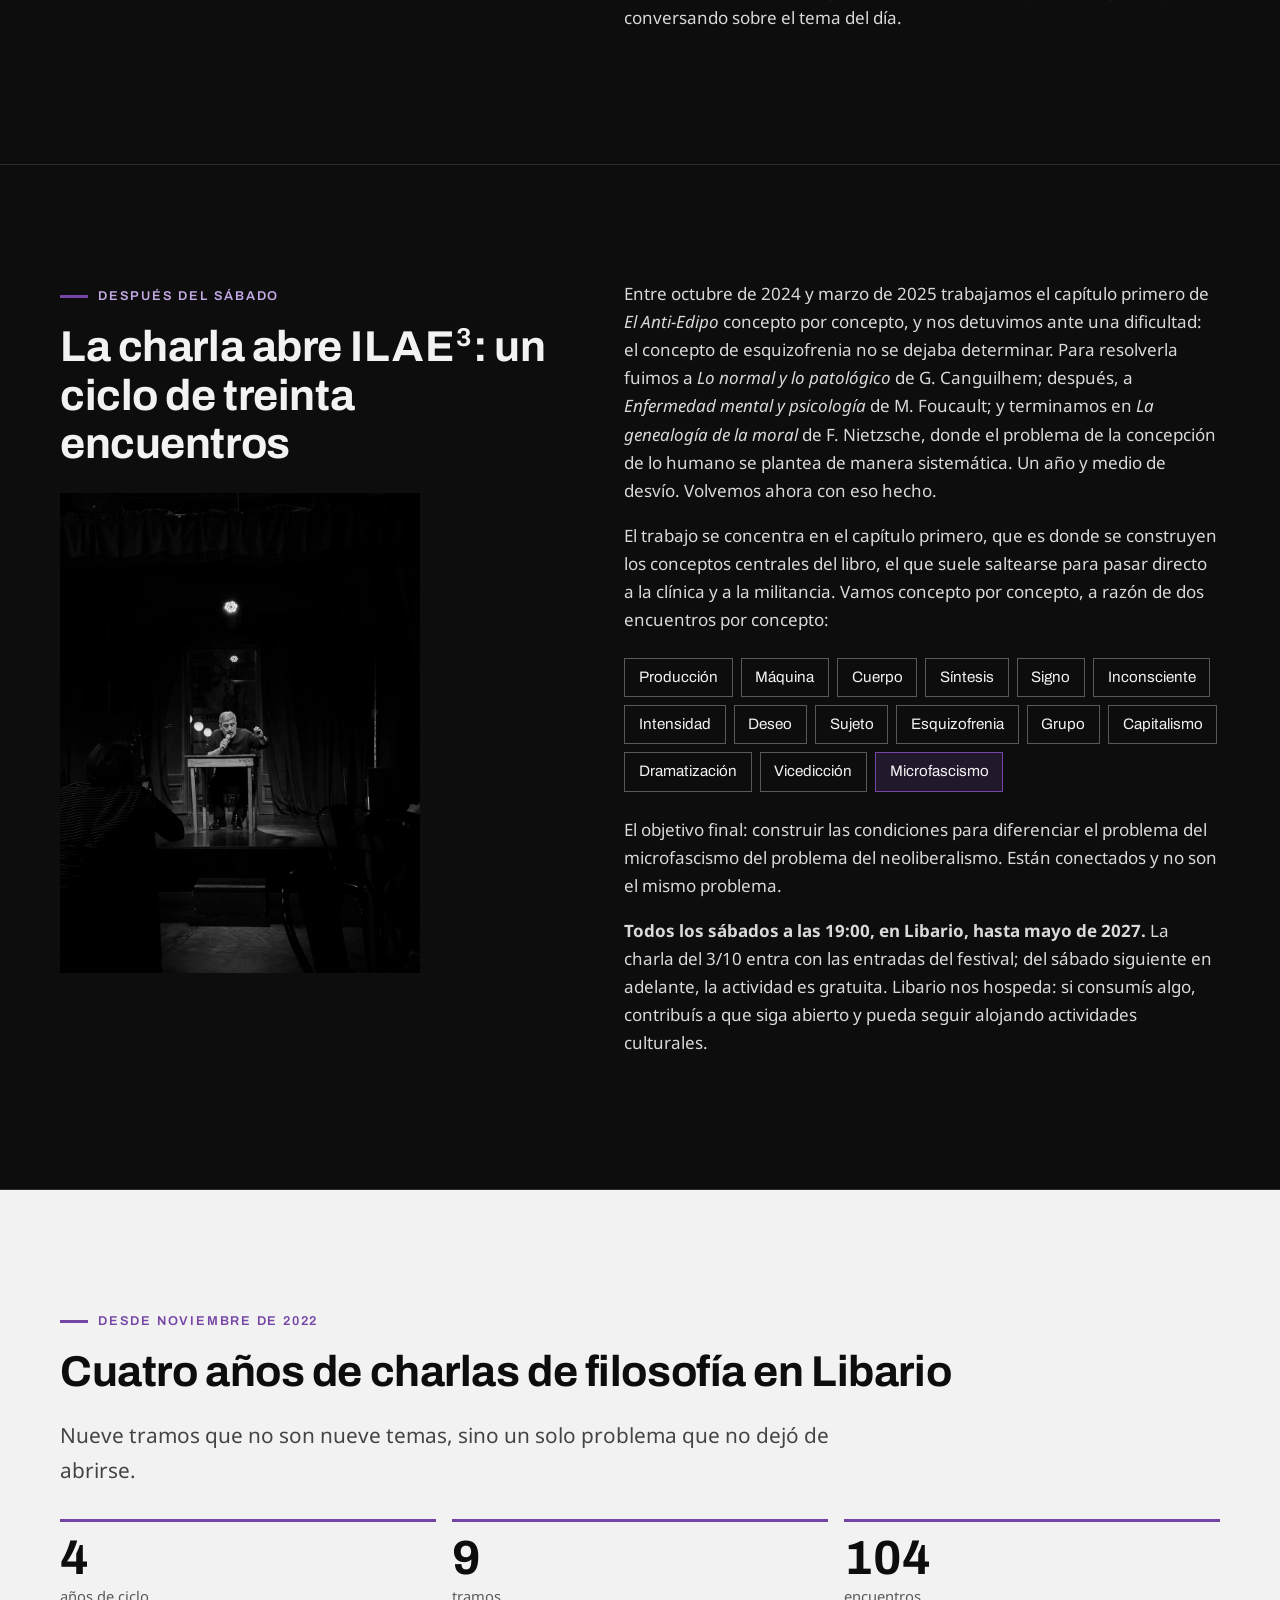
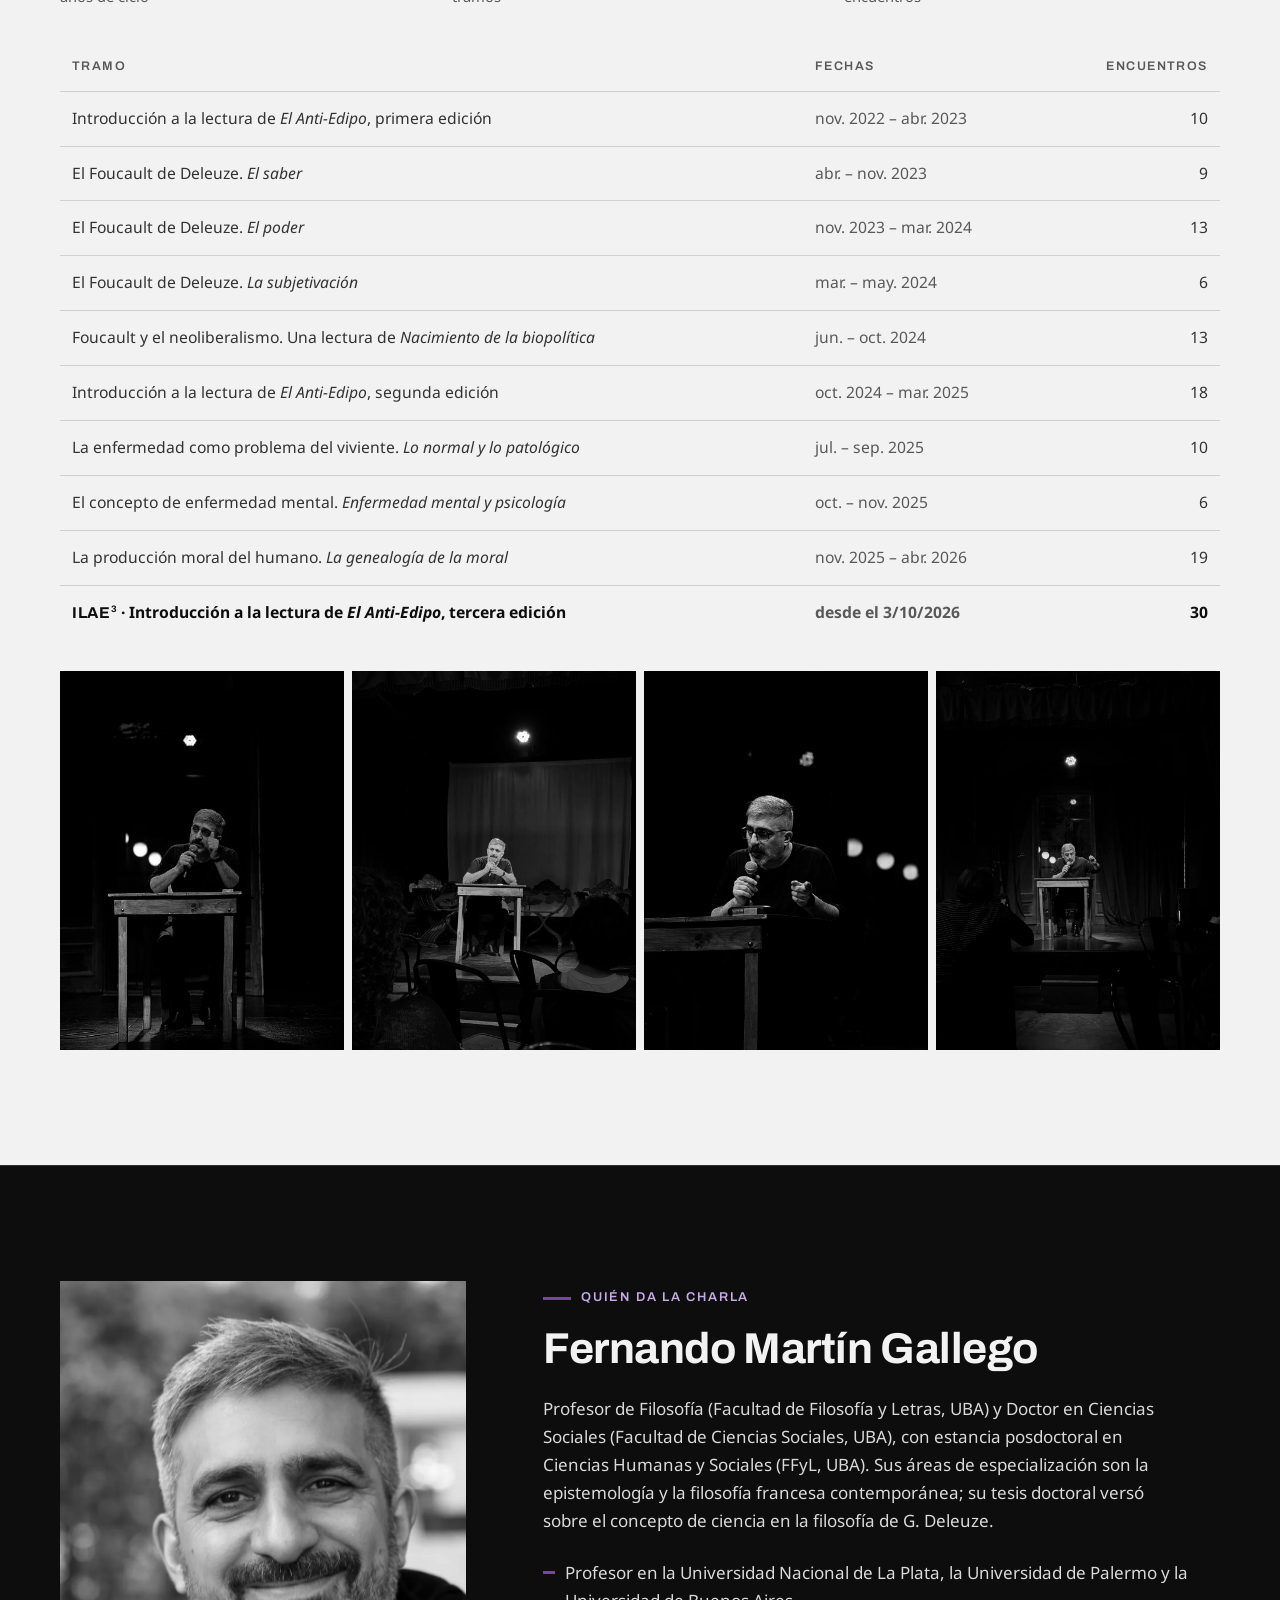
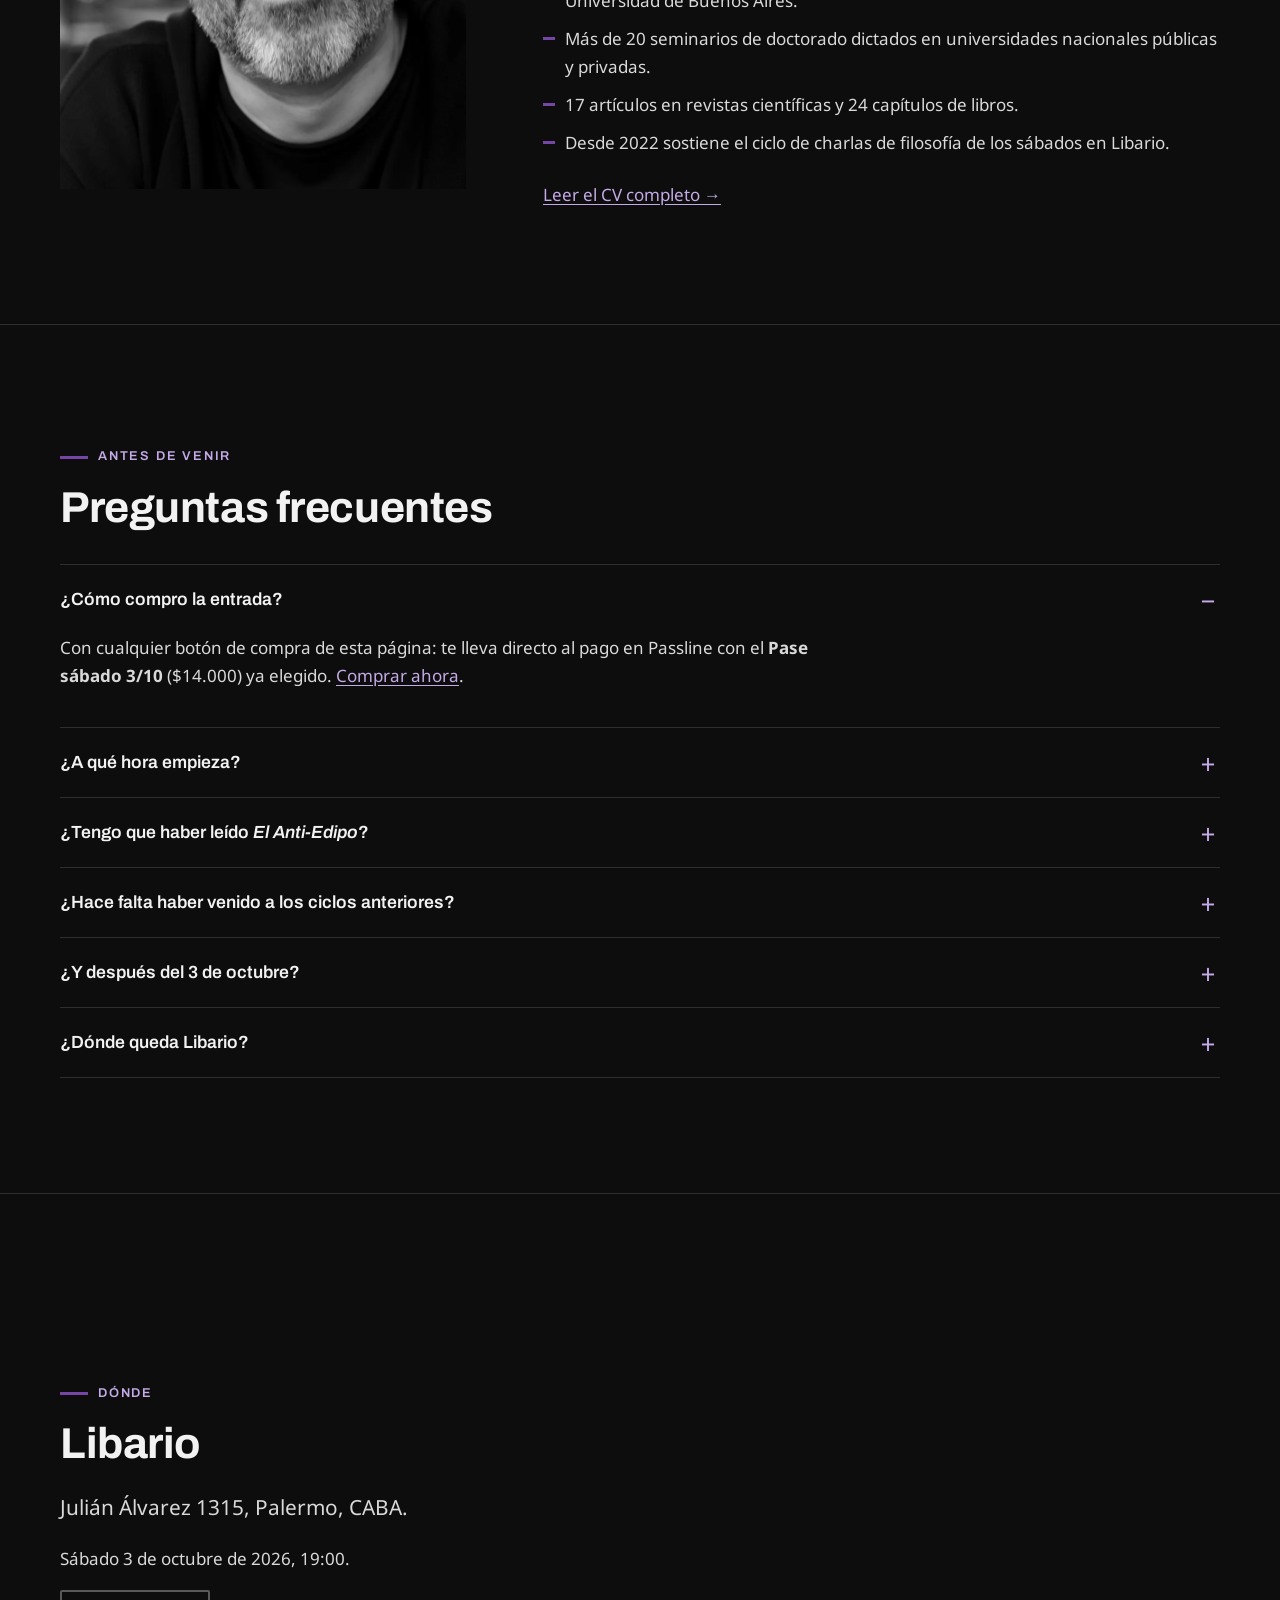
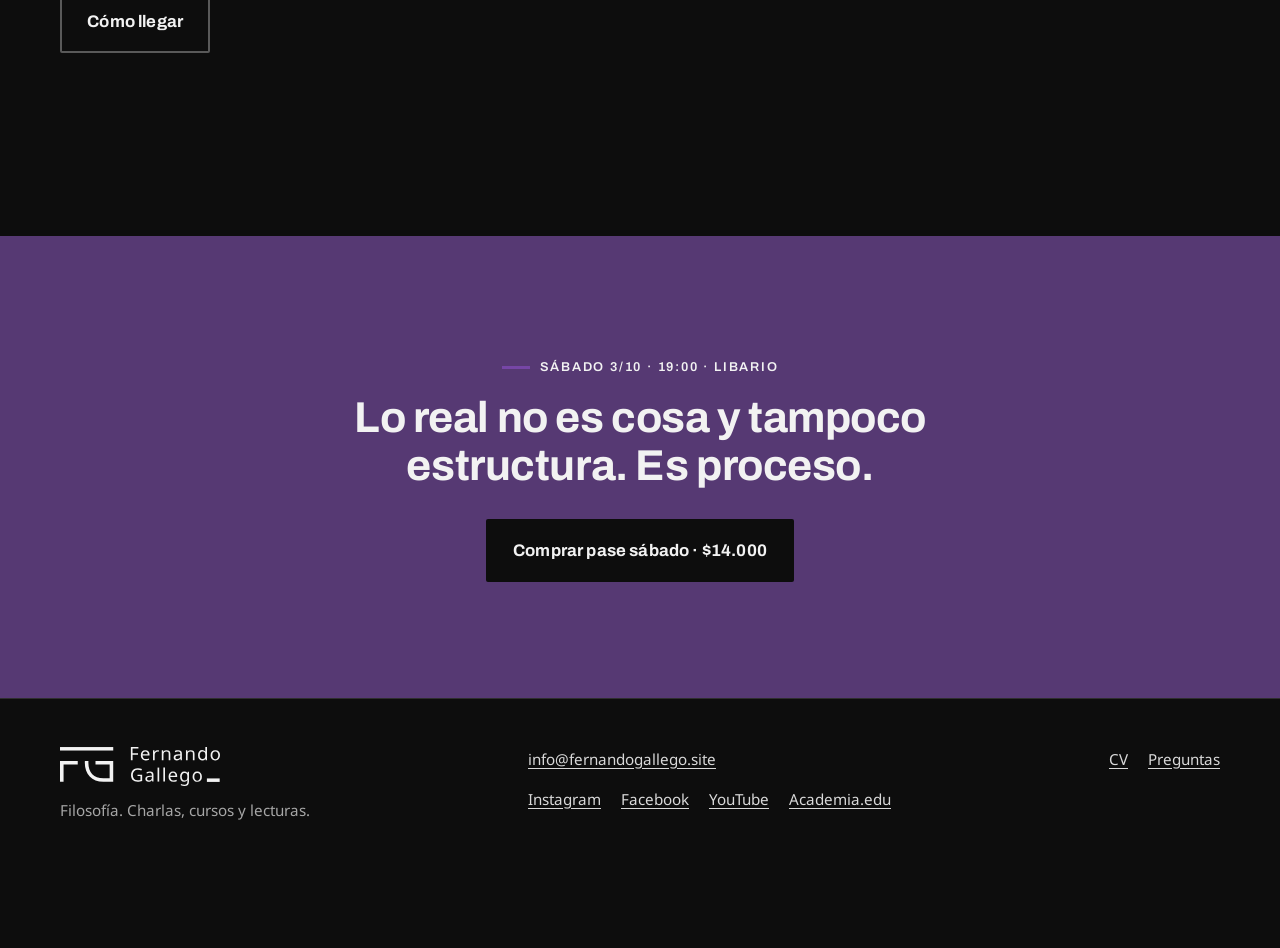
==== commit 02afc25d: "Saca el crédito de traducción de la cita y actualiza la categoría del CV Co-Authored-By: Claude Opus" ====
--- a/index.html
+++ b/index.html
@@ -168,7 +168,7 @@
       <div class="contenedor">
         <figure class="cita">
           <blockquote>Sólo hay deseo y lo social, y nada más.</blockquote>
-          <figcaption>G. Deleuze y F. Guattari, <cite>L’Anti-Œdipe</cite>, p. 36. Traducción de F. Gallego.
+          <figcaption>G. Deleuze y F. Guattari, <cite>L’Anti-Œdipe</cite>, p. 36.
             <span class="original" lang="fr">Il n’y a que du désir et du social, et rien d’autre.</span>
           </figcaption>
         </figure>
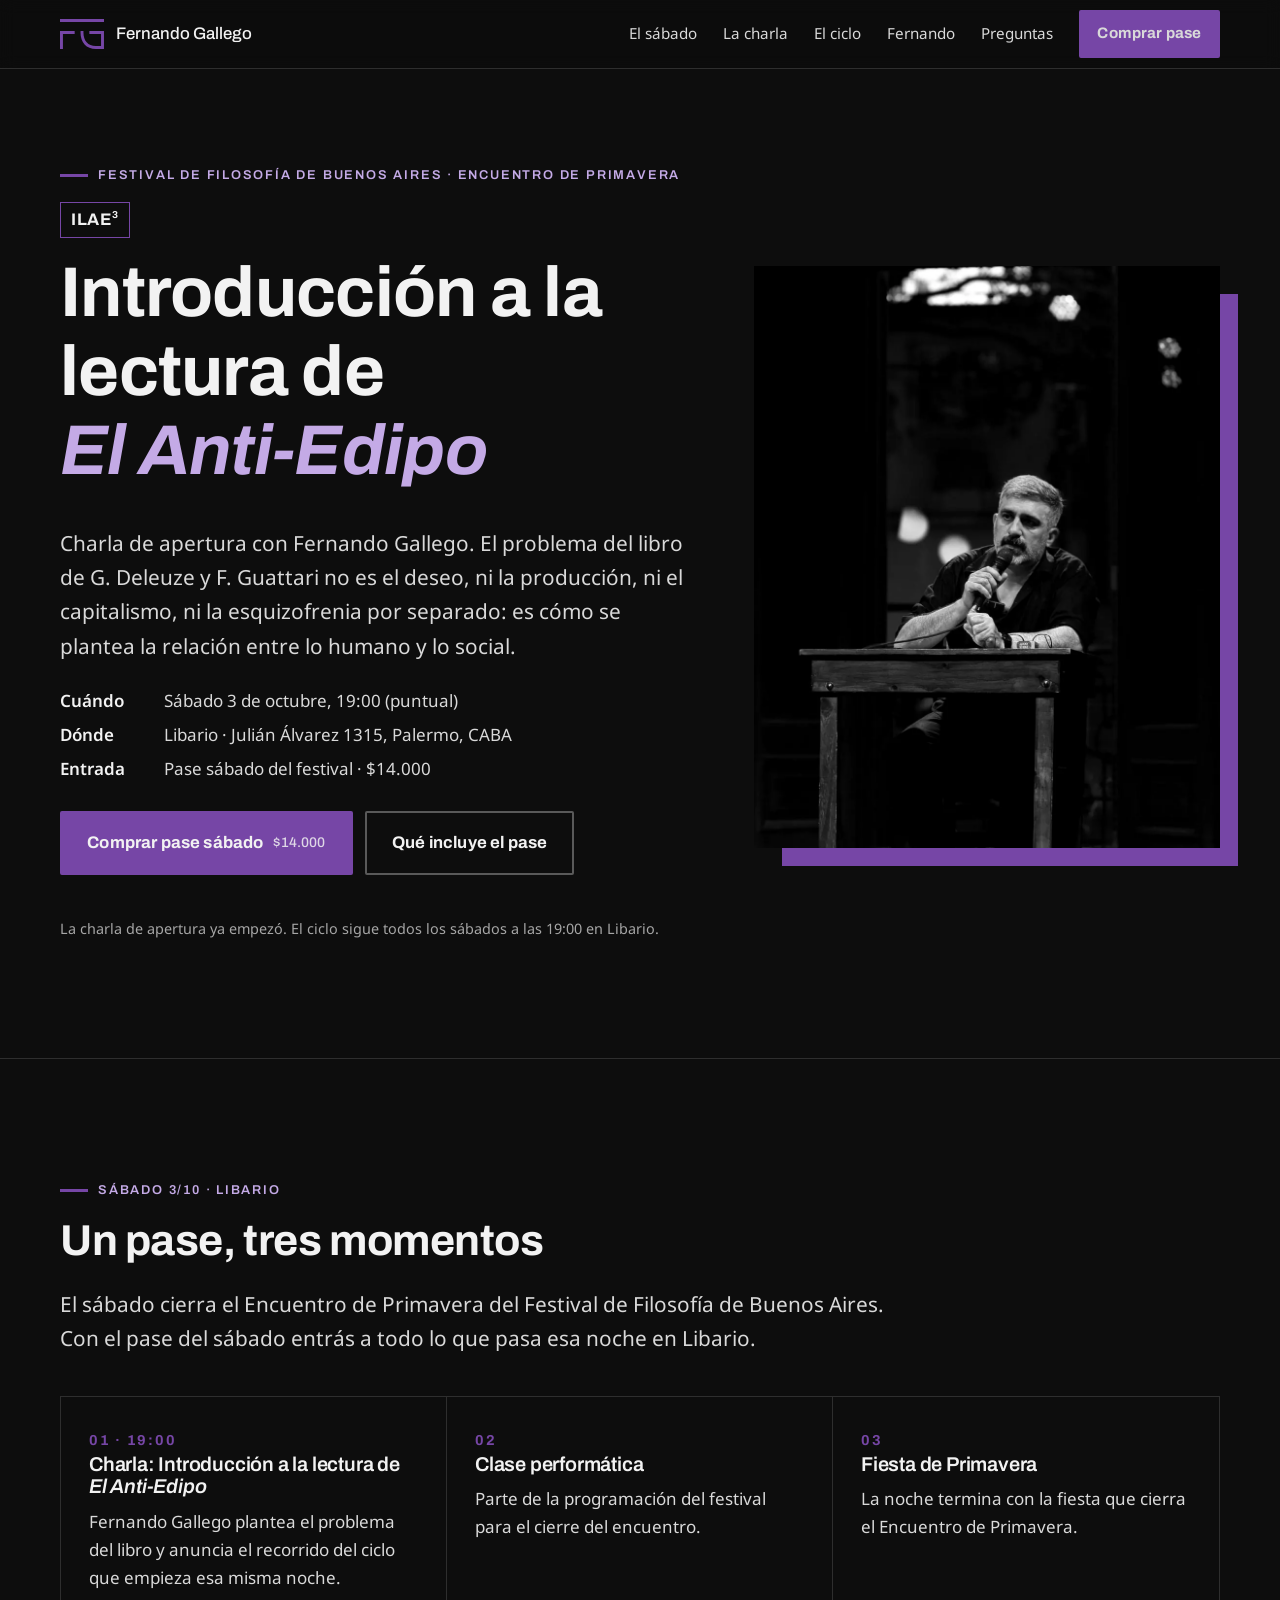
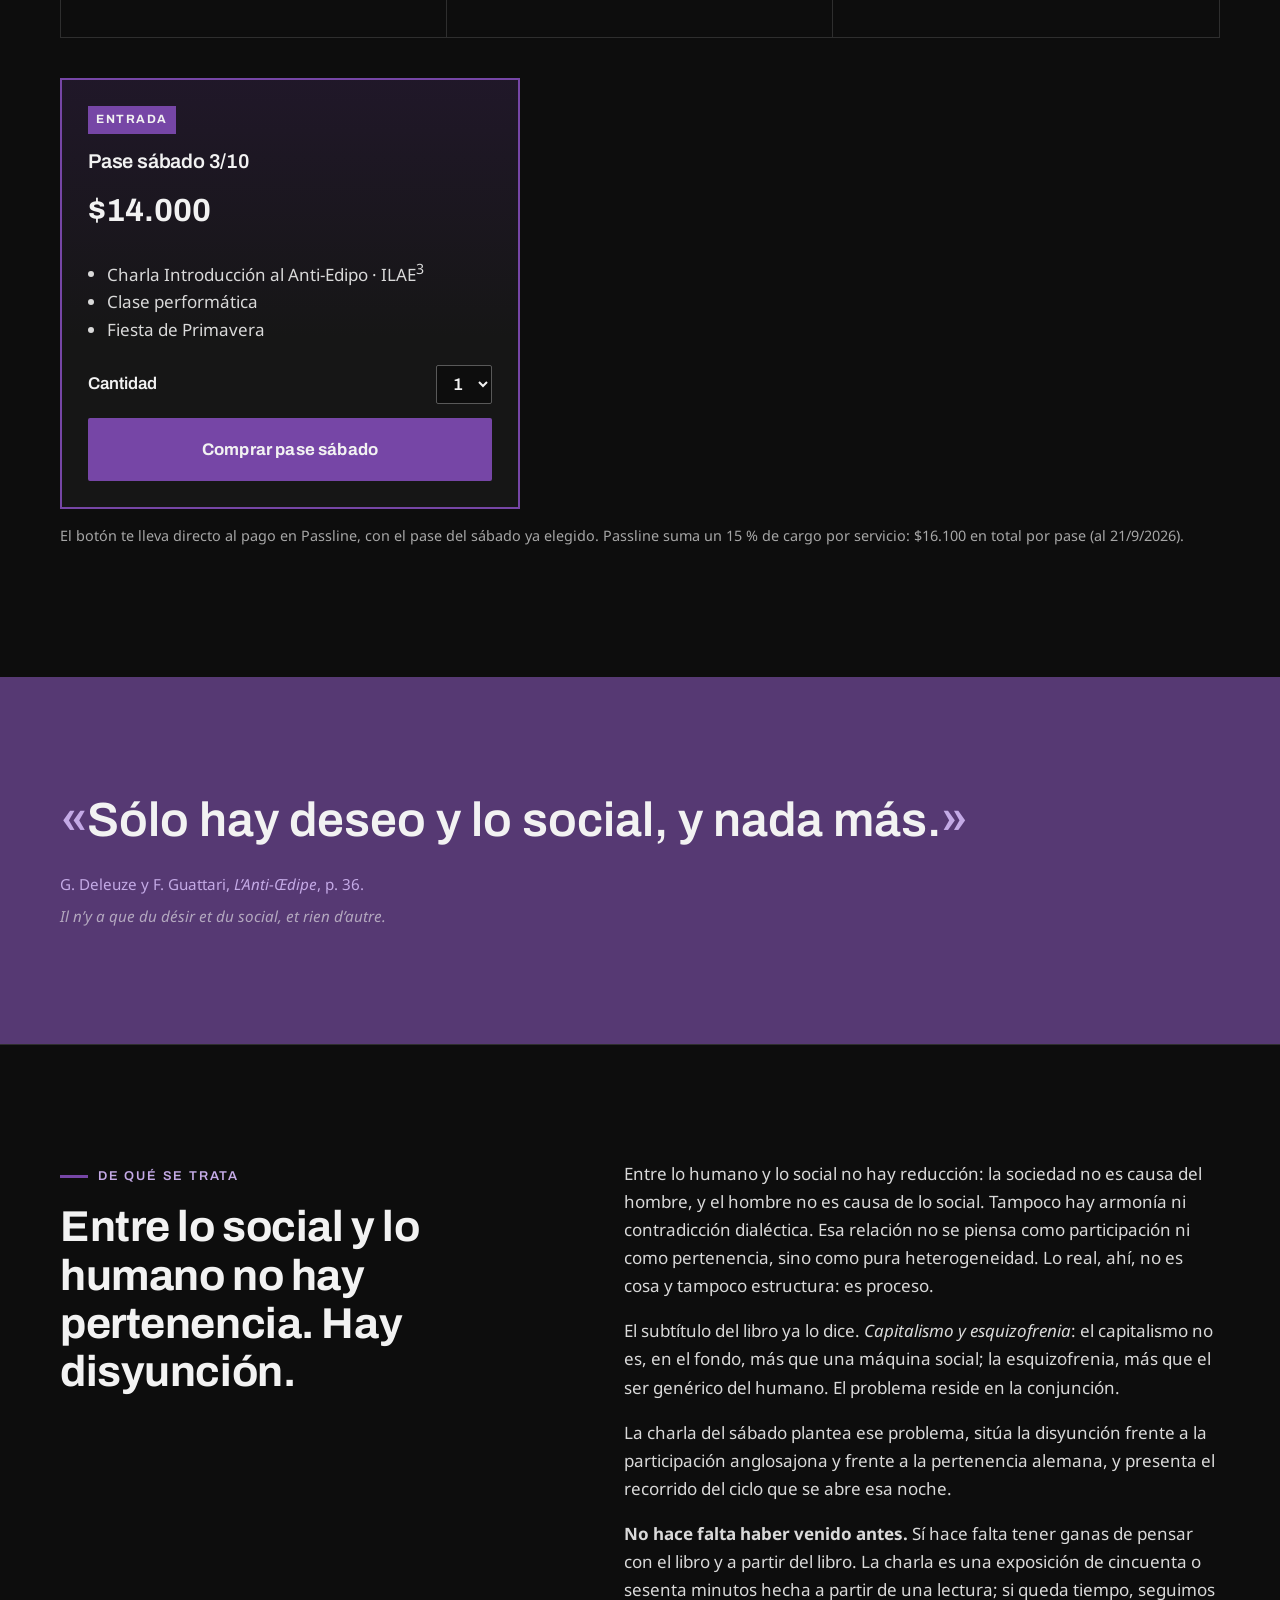
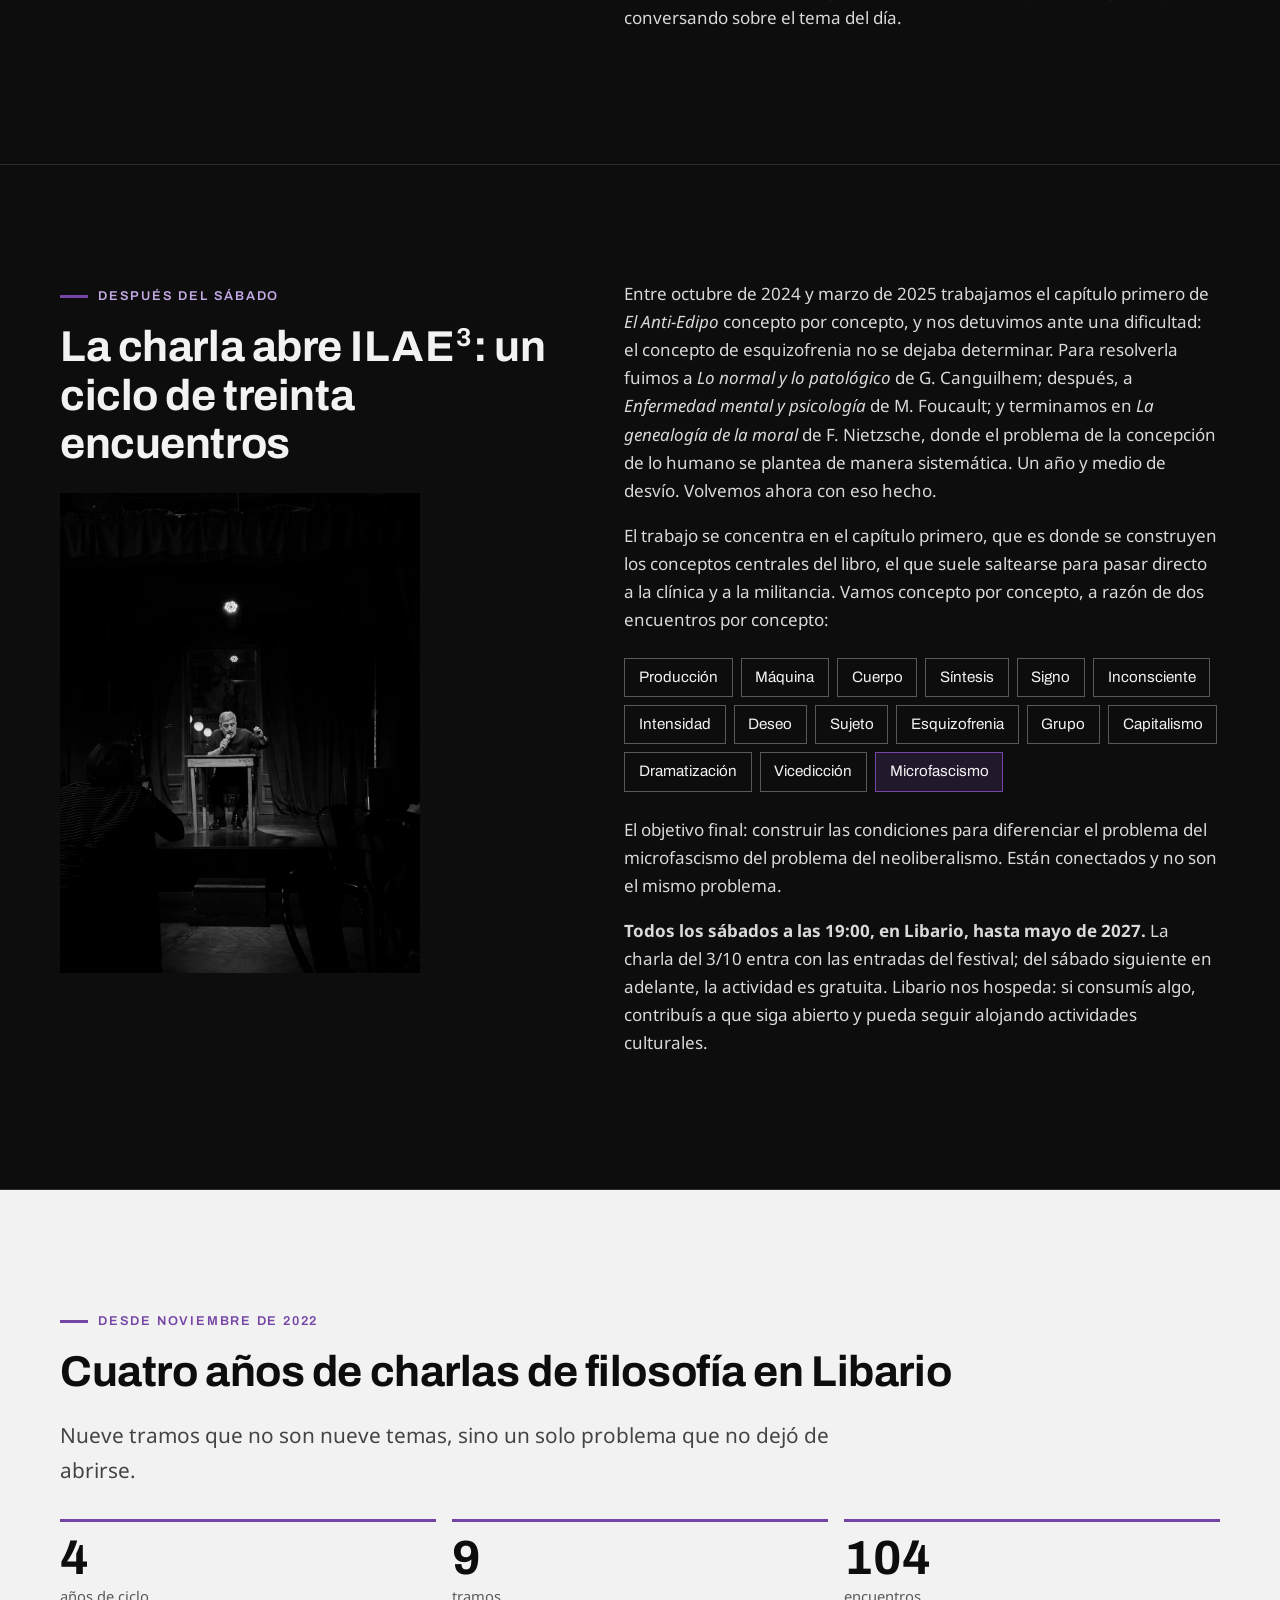
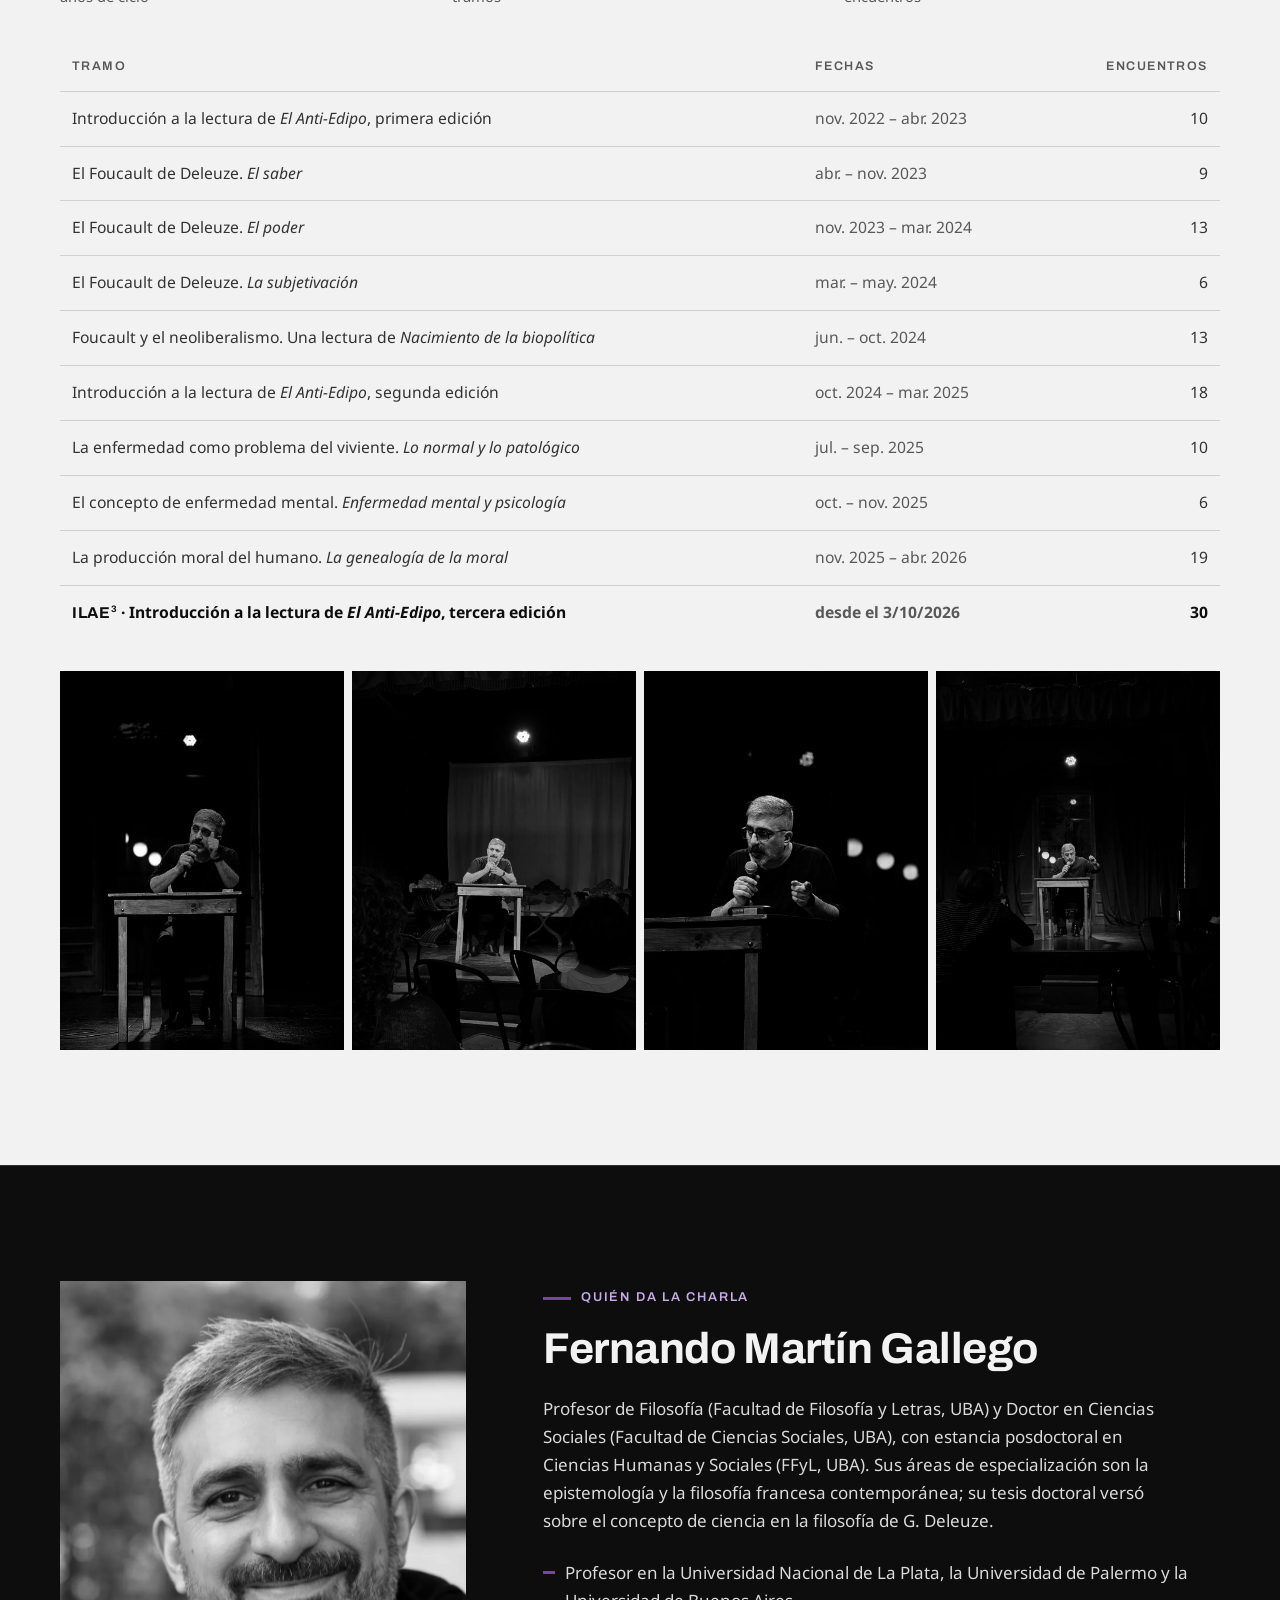
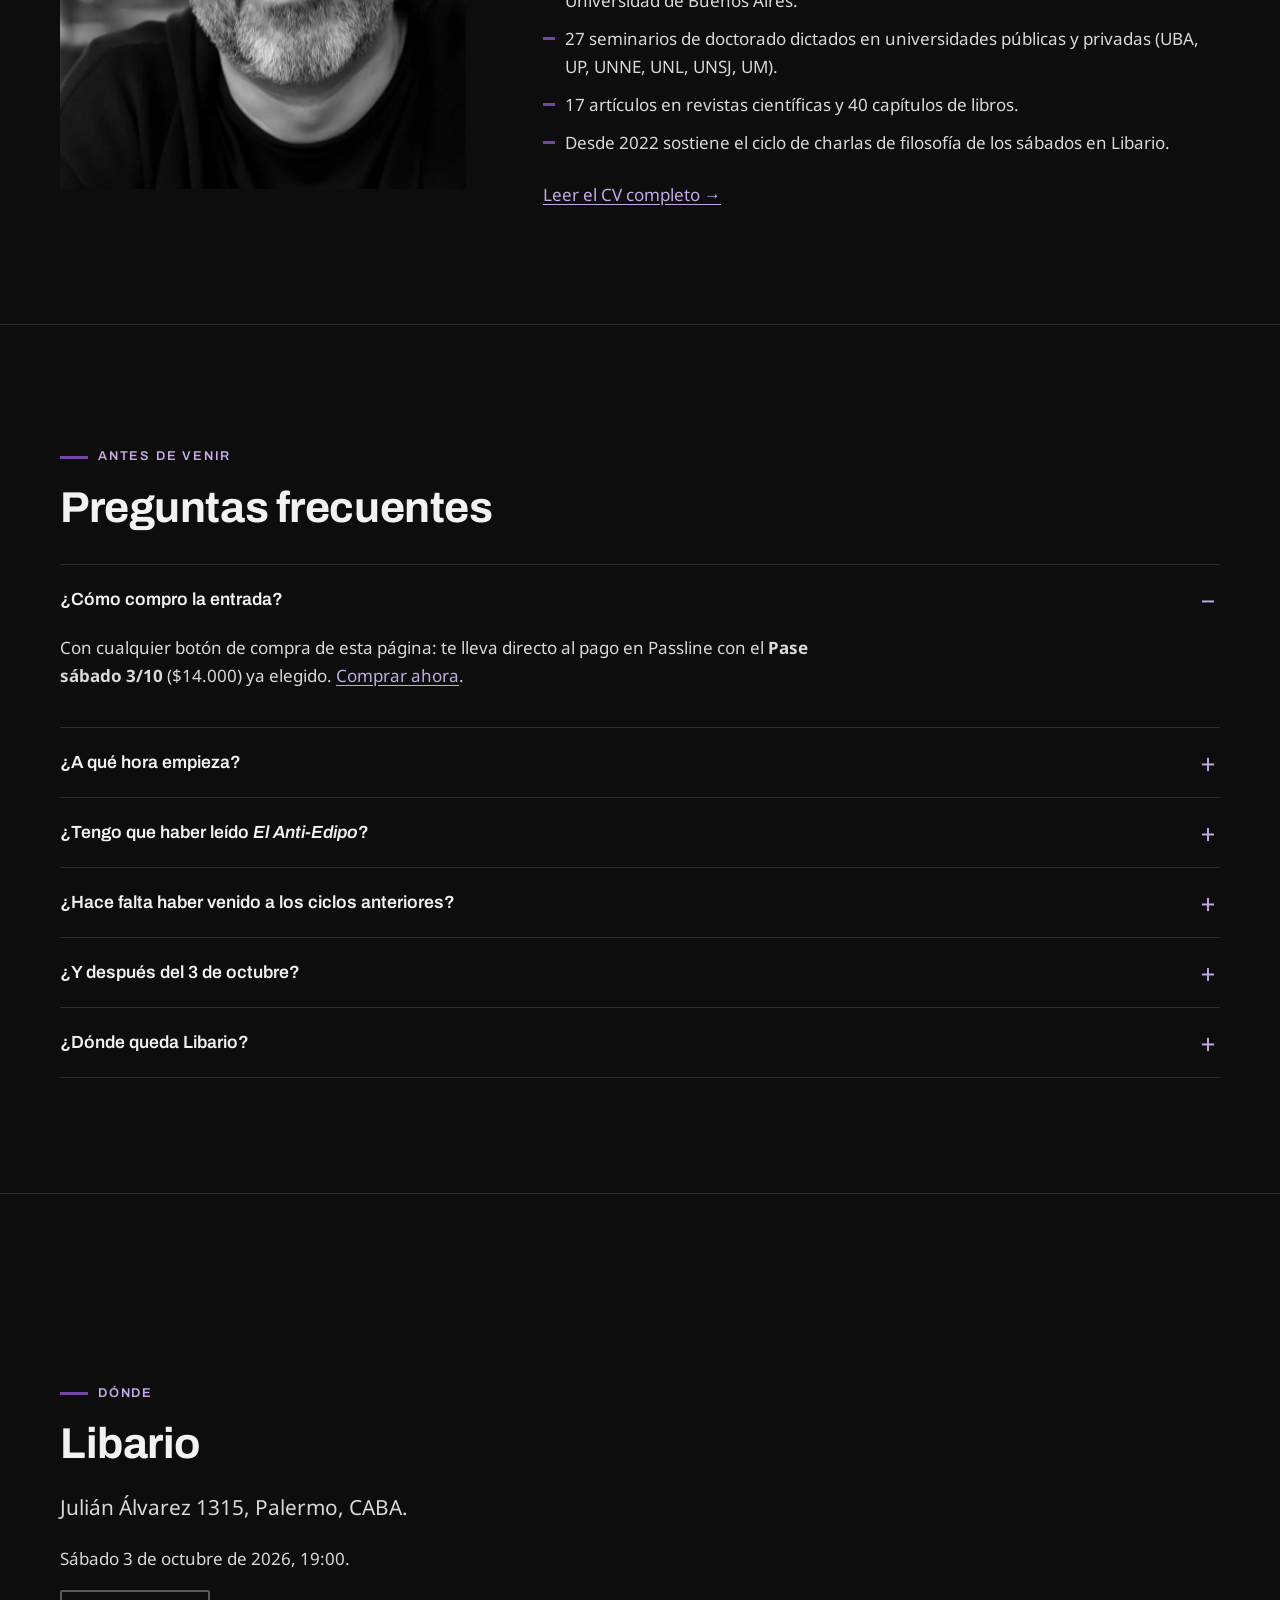
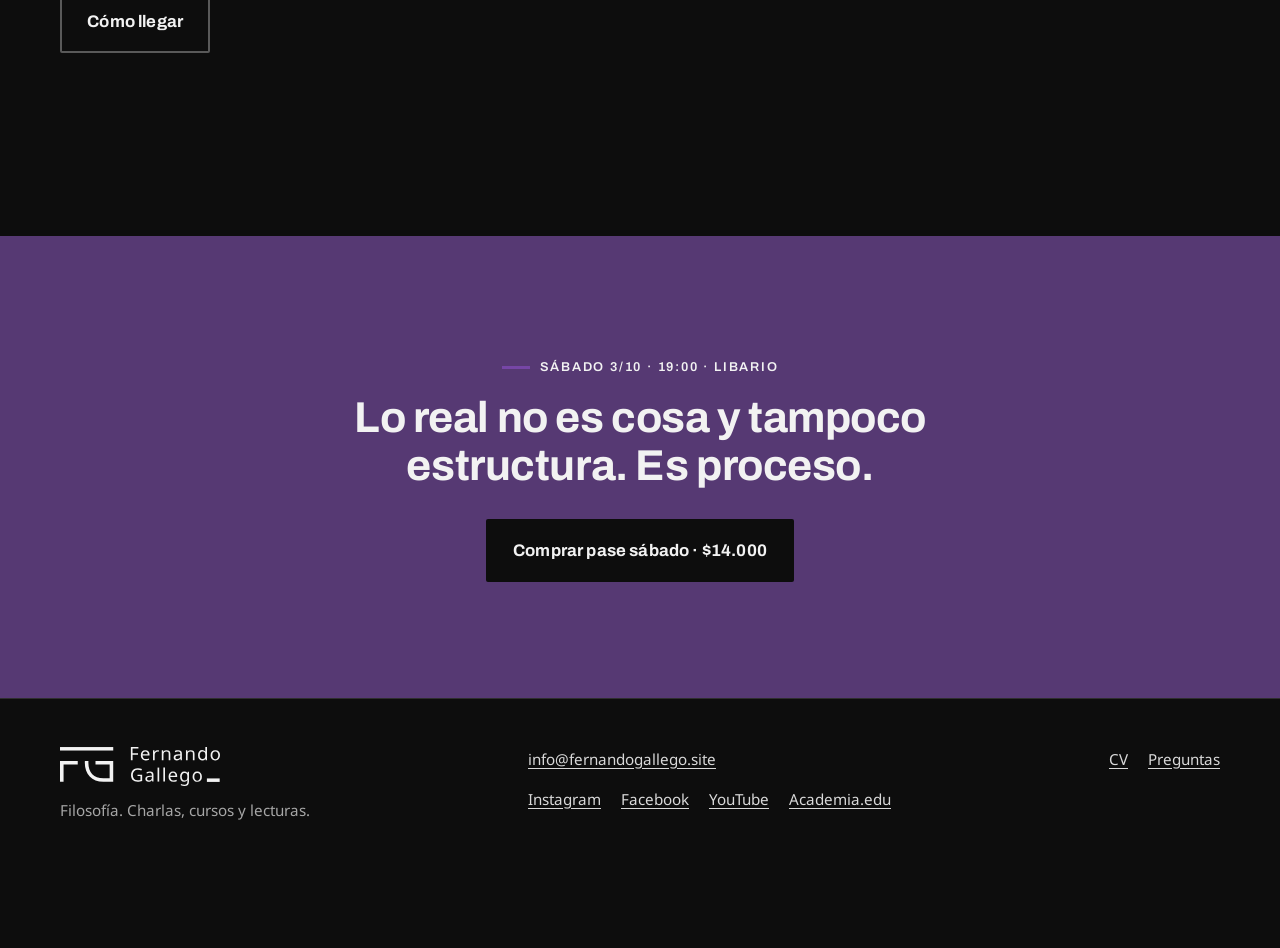
==== commit b7454827: "CV actualizado: cargos, seminarios y publicaciones Co-Authored-By: Claude Opus 5 <noreply@anthropic." ====
--- a/index.html
+++ b/index.html
@@ -261,8 +261,8 @@
           <p>Profesor de Filosofía (Facultad de Filosofía y Letras, UBA) y Doctor en Ciencias Sociales (Facultad de Ciencias Sociales, UBA), con estancia posdoctoral en Ciencias Humanas y Sociales (FFyL, UBA). Sus áreas de especialización son la epistemología y la filosofía francesa contemporánea; su tesis doctoral versó sobre el concepto de ciencia en la filosofía de G. Deleuze.</p>
           <ul class="credenciales">
             <li>Profesor en la Universidad Nacional de La Plata, la Universidad de Palermo y la Universidad de Buenos Aires.</li>
-            <li>Más de 20 seminarios de doctorado dictados en universidades nacionales públicas y privadas.</li>
-            <li>17 artículos en revistas científicas y 24 capítulos de libros.</li>
+            <li>27 seminarios de doctorado dictados en universidades públicas y privadas (UBA, UP, UNNE, UNL, UNSJ, UM).</li>
+            <li>17 artículos en revistas científicas y 40 capítulos de libros.</li>
             <li>Desde 2022 sostiene el ciclo de charlas de filosofía de los sábados en Libario.</li>
           </ul>
           <a href="sobre/">Leer el CV completo →</a>
